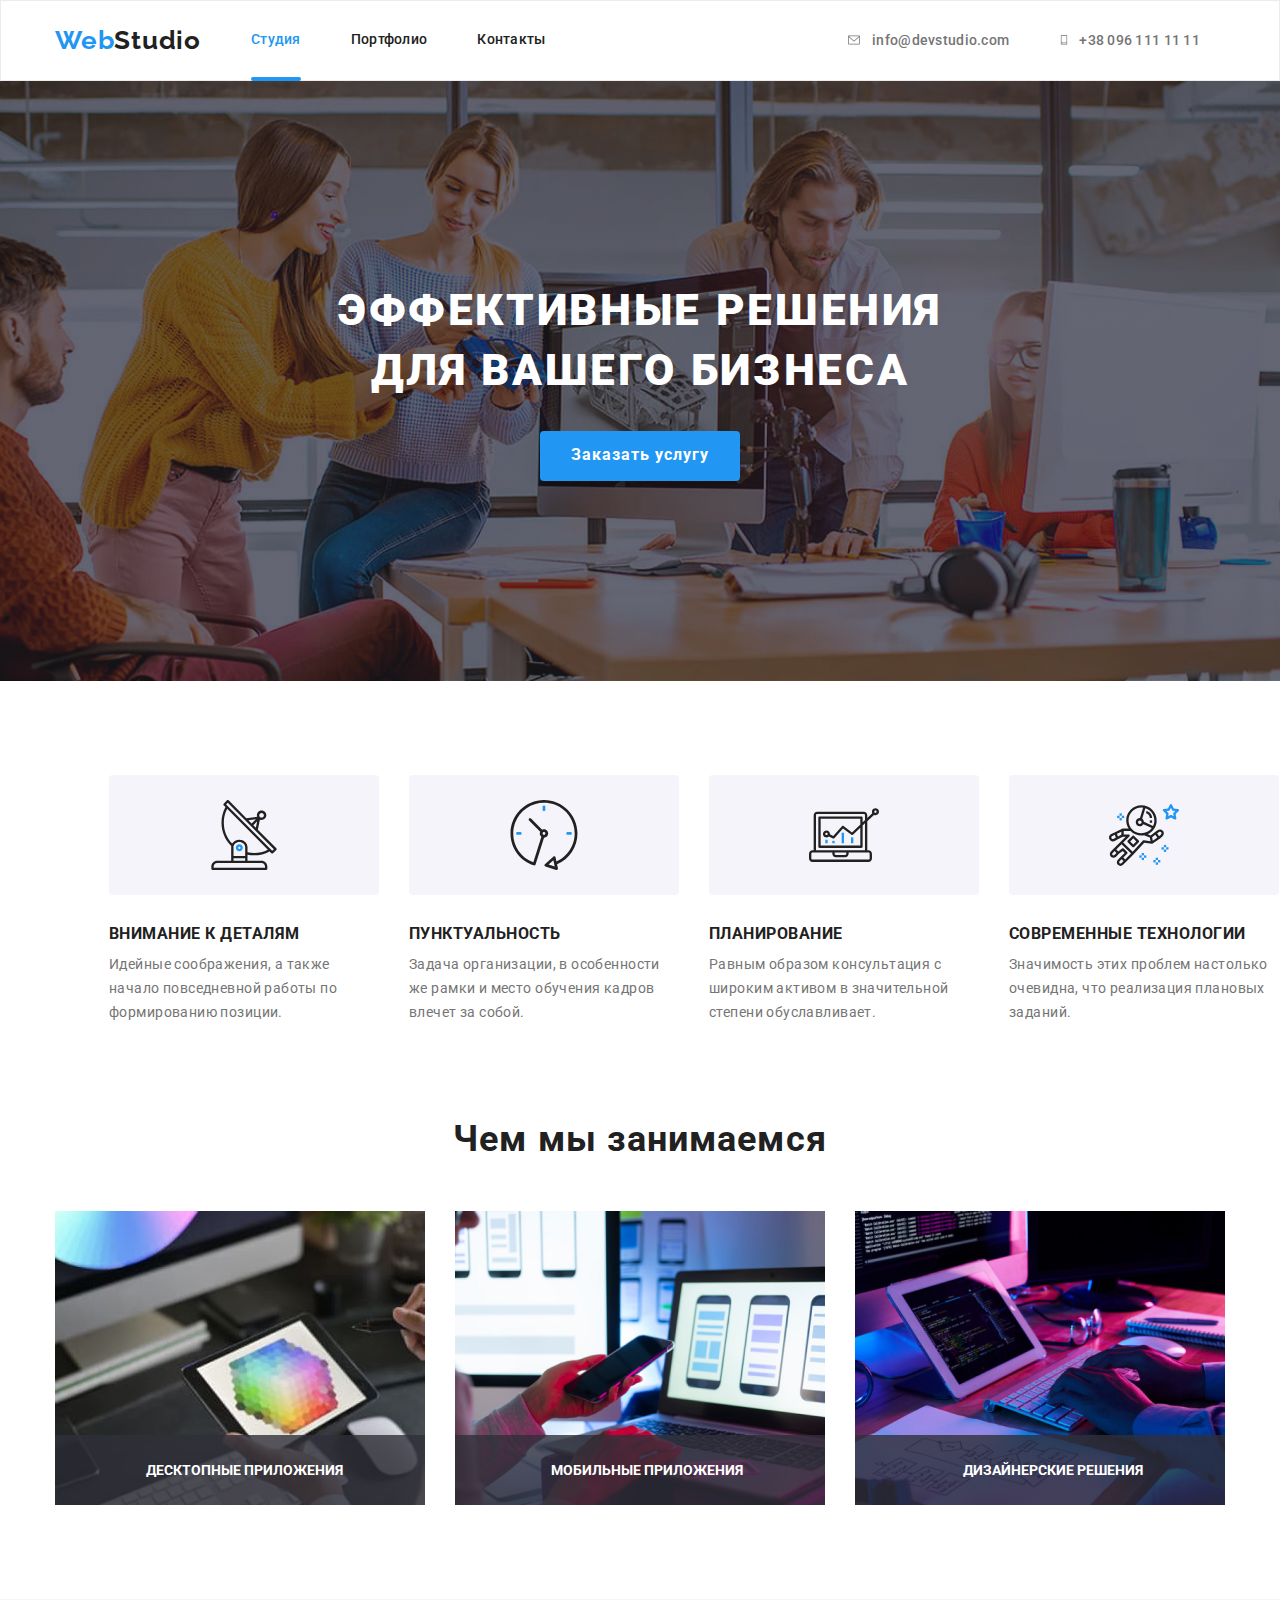
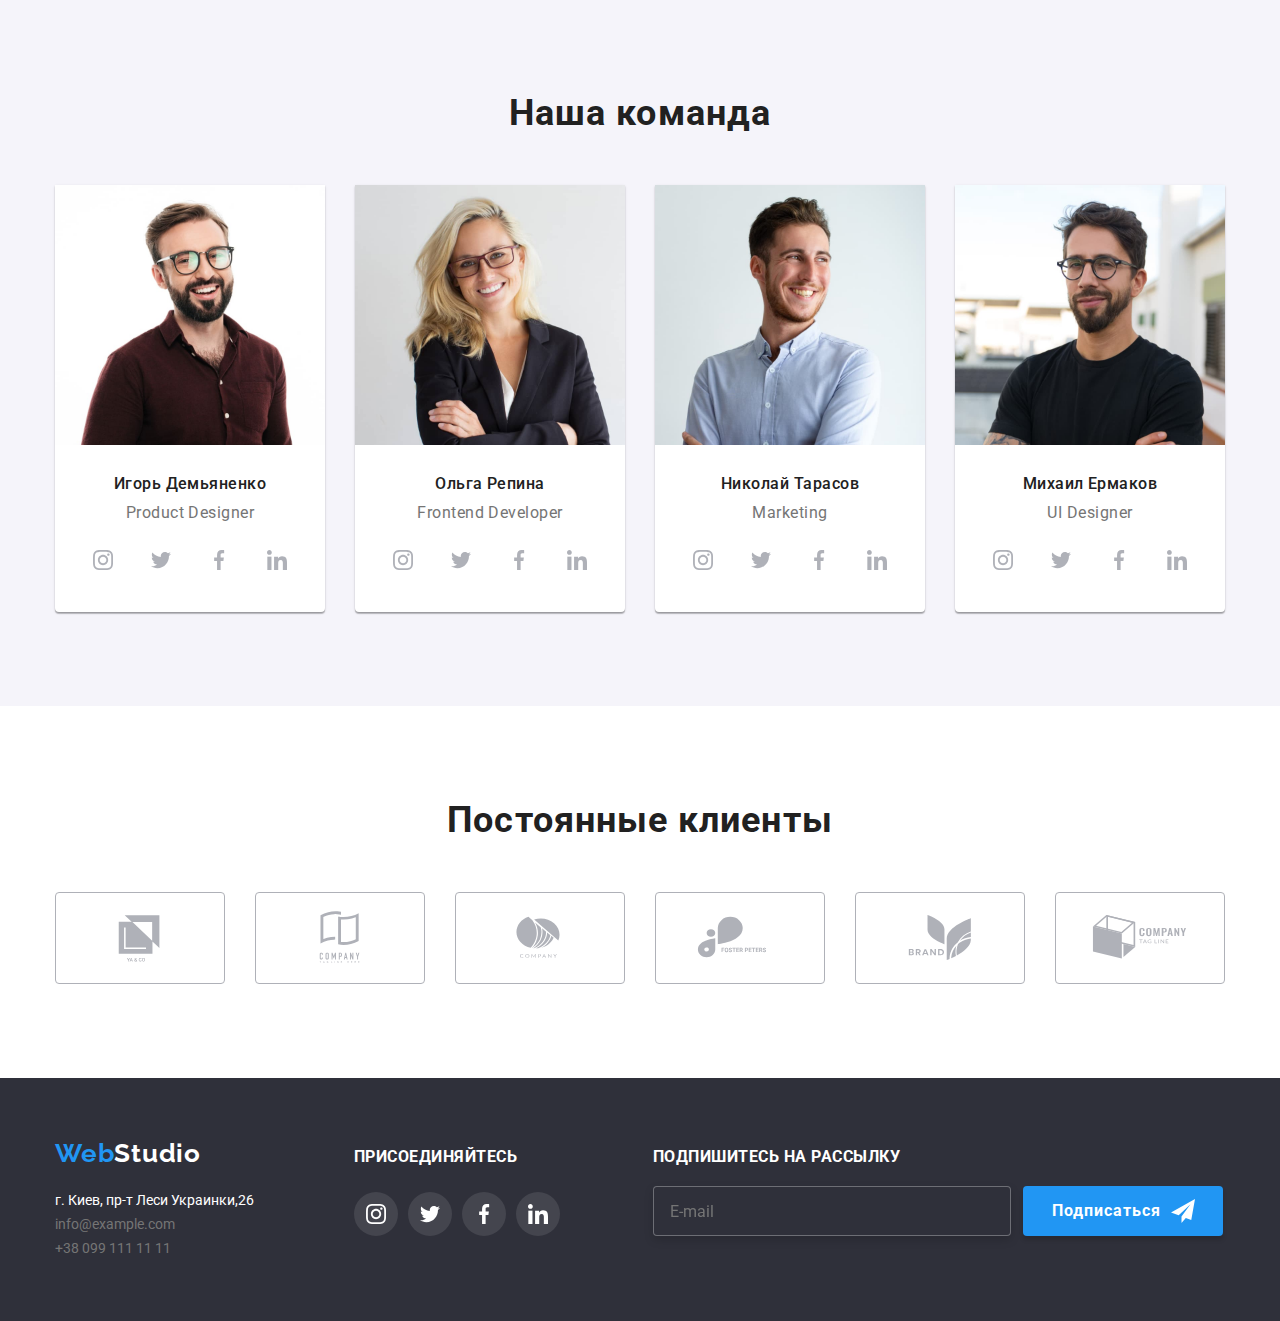
==== index.html @ 78ecdce0 "chenge" ====
<!DOCTYPE html>
<html lang="ru">
<head>
    <meta charset="UTF-8">
    <meta http-equiv="X-UA-Compatible" content="IE=edge">
    <meta name="viewport" content="width=device-width, initial-scale=1.0">
    <title>WebStudio</title>
    <link rel="stylesheet" href="./css/modern-normalize.css">
    <!-- <link rel="stylesheet" href="./css/styles.css"> -->
    <link rel="stylesheet" href="./css/main.min.css">
    <link rel="preconnect" href="https://fonts.googleapis.com">
    <link rel="preconnect" href="https://fonts.gstatic.com" crossorigin>
    <link href="https://fonts.googleapis.com/css2?family=Raleway:wght@700&family=Roboto:wght@400;500;700;900&display=swap"
        rel="stylesheet">
</head>
<body>
        <!-- Навигация -->
    <header class="header">
        <div class="conteiner header__conteiner">
    <nav class="header__nav">
        
            <a class="link" href="./index.html">
                <span class="logo">Web</span><span class="logo-studio">Studio</span></a>

        <ul class="header__list list">
            <li class="header__item"><a class="link current" href="./index.html">Студия</a></li>
            <li class="header__item"><a class="link" href="./portfolio.html" target="_blank">Портфолио</a></li>
            <li class="header__item"><a class="link" href=".Cotacts.html">Контакты</a></li>
        </ul>
    </nav>
        <ul class="header__adress list">
            <li class="adress__ithem"> 
            <a class="link adress__link" href="mailto:info@devstudio.com"><svg class="icon-mail" width="16" height="12">
                    <use href="./imeges/iconsvg.svg#icon-envelope">
                    </use>
                </svg>info@devstudio.com
            </a>
            </li>
                <li class="adress__ithem">
                <a class="link adress__link"
                    href="tel:+380961111111"> <svg class="icon-phone" width="10" height="16">
                        <use href="./imeges/iconsvg.svg#icon-smartphone"></use>
                    </svg> +38 096 111 11 11
        
            </a>
            </li>
        </ul>
        </div>  
    </header>
    <!--Шапка  -->
    
    <main>
        <section class="hero section">
            <div class="conteiner">
            <h1 class="hero__text">Эффективные решения <br> для вашего бизнеса</h1>
            <button data-modal-open type="button" class="button">Заказать услугу </button>
    
        </section>


        <!-- Особенности -->
    <section class="about section">
    
        <div class="conteiner">
        <h2 class="heading visually-hidden">Что мы умеем</h2>
        <ul class="about__list list">
            
            <li class="about__items text">
                <div class="about__icon">
                    <svg  width="70" height="70">
                        <use class="icon-widh" href="imeges/iconsvg.svg#icon-antenna"></use>
                    </svg>
                </div>
            
                <h3 class="head-list">Внимание к деталям</h3>
                <p class="text-list"> Идейные соображения, а также начало повседневной работы по формированию позиции.</p>
            </li>
            
            <li class="about__items text">
                    <div class="about__icon">
                        <svg  width="70" height="70">
                            <use class="icon-widh" href="imeges/iconsvg.svg#icon-clock"></use>
                        </svg>
                    </div>
                <h3 class="head-list">Пунктуальность</h3>
                <p class="text-list">Задача организации, в особенности же рамки и место обучения кадров влечет за собой.</p>
            </li>
            
            <li class="about__items text">
                    <div class="about__icon">
                        <svg  width="70" height="70">
                            <use class="icon-widh" href="imeges/iconsvg.svg#icon-diagram"></use>
                        </svg>
                    </div>
                <h3 class="head-list">Планирование</h3>
                <p class="text-list">Равным образом консультация с широким активом в значительной степени обуславливает.</p>
            </li>
            
            <li class="about__items text">
                    <div class="about__icon">
                        <svg  width="70" height="70">
                            <use class="icon-widh" href="imeges/iconsvg.svg#icon-astronaut"></use>
                        </svg>
                    </div>
                <h3 class="head-list">Современные технологии</h3>
                <p class="text-list">Значимость этих проблем настолько очевидна, что реализация плановых заданий.</p>
            </li>
        </ul>
        </div>
    
</section>
        <!-- Чем мы занимаемся  -->
    <section class="section">
        <div class="conteiner">
        <h2 class="heading">Чем мы занимаемся</h2>
        
        <ul class="list works">
            <li class="work__photo">
                <img src="./imeges/portfol.jpg" alt="Фото работы" width="370">
                <div class="work__fon">
                    <h3 class="work__text">Десктопные приложения</h3>
                </div>
            </li> 
    
            <li class="work__photo">
                <img src="./imeges/photo.jpg" alt="Фото работы" width="370">
                <div class="work__fon">
                    <h3 class="work__text">Мобильные приложения</h3>
                </div>
            </li>
    
            <li class="work__photo">
                    <img src="./imeges/photow.jpg" alt="Фото работы" width="370">
                    <div class="work__fon">
                        <h3 class="work__text">Дизайнерские решения</h3>
                    </div>
            </li>
        </ul>
        </div>
        
        

     </section>
        <!-- Наша команда -->
     <section class="section team">
         <div class="conteiner">
         
         <h2 class="heading">Наша команда</h2>
         <ul class="list team__list ">
            <li class="team__title">
                <img src="./imeges/igor.jpg" alt="Игор" width="270" height="260">
                <div class="team__conteiner">
                <h3 class="team__name">Игорь Демьяненко</h3>
                <p class="team__text" lang="en">Product Designer</p>
                <a class="icon" href="">
                    <svg class="team__icon" widht="20" height="20">
                        <use href="imeges/iconsvg.svg#icon-instagram">
                    </svg>
                </a>
                <a class="icon" href="">
                    <svg class="team__icon">
                        <use href="imeges/iconsvg.svg#icon-twitter">
                    </svg>
                </a>
                <a class="icon" href="">
                    <svg class="team__icon">
                        <use href="imeges/iconsvg.svg#icon-facebook">
                    </svg>
                </a>
                <a class="icon" href="">
                    <svg class="team__icon">
                        <use href="imeges/iconsvg.svg#icon-linkedin">
                    </svg>
                </a>
                </div>
            </li>
            <li class="team__title">
                <img src="./imeges/lilu.jpg" alt="lilu" width="270" height="260">
                <div class="team__conteiner">
                <h3 class="team__name">Ольга Репина</h3>
                <p class="team__text" lang="en">Frontend Developer</p>
                <a class="icon" href="">
                    <svg class="team__icon" widht="20" height="20">
                        <use href="imeges/iconsvg.svg#icon-instagram">
                    </svg>
                </a>
                <a class="icon" href="">
                    <svg class="team__icon">
                        <use href="imeges/iconsvg.svg#icon-twitter">
                    </svg>
                </a>
                <a class="icon" href="">
                    <svg class="team__icon">
                        <use href="imeges/iconsvg.svg#icon-facebook">
                    </svg>
                </a>
                <a class="icon" href="">
                    <svg class="team__icon">
                        <use href="imeges/iconsvg.svg#icon-linkedin">
                    </svg>
                </a>
                </div>
            </li>
            <li class="team__title">
                <img src="./imeges/bob.jpg" alt="Коля" width="270" height="260">
                <div class="team__conteiner">
                <h3 class="team__name">Николай Тарасов</h3>
                <p class="team__text" lang="en">Marketing</p>
                <a class="icon " href="">
                    <svg class="team__icon" widht="20" height="20">
                        <use href="imeges/iconsvg.svg#icon-instagram">
                    </svg>
                </a>
                <a class="icon" href="">
                    <svg class="team__icon">
                        <use href="imeges/iconsvg.svg#icon-twitter">
                    </svg>
                </a>
                <a class="icon" href="">
                    <svg class="team__icon">
                        <use href="imeges/iconsvg.svg#icon-facebook">
                    </svg>
                </a>
                <a class="icon" href="">
                    <svg class="team__icon">
                        <use href="imeges/iconsvg.svg#icon-linkedin">
                    </svg>
                </a>
                </div>
            </li>
            <li class="team__title">
                <img src="./imeges/bil.jpg" alt="не коля" width="270" height="260">
                <div class="team__conteiner">
                <h3 class="team__name">Михаил Ермаков</h3>
                <p class="team__text" lang="en">UI Designer</p>
                <a class="icon" href="">
                    <svg class="team__icon" widht="20" height="20">
                        <use href="imeges/iconsvg.svg#icon-instagram">
                    </svg>
                </a>
                <a class="icon" href="">
                    <svg class="team__icon">
                        <use href="imeges/iconsvg.svg#icon-twitter">
                    </svg>
                </a>
                <a class="icon" href="">
                    <svg class="team__icon">
                        <use href="imeges/iconsvg.svg#icon-facebook">
                    </svg>
                </a>
                <a class="icon" href="">
                    <svg class="team__icon">
                        <use href="imeges/iconsvg.svg#icon-linkedin">
                    </svg>
                </a>
                </div>
            </li>

        </ul>
        </div>
    </section>

    <!-- НАШИ КЛИЕНТЫ -->

    <section class="section clients">
        <div class="conteiner">
            <h2 class="heading">Постоянные клиенты</h2>
            <ul class="list clients__list">
                <li class="clients__ithems">
                    <a href="" class="client__icons">
                        <svg class="" width="106" height="60">
                            <use href="./imeges/iconsvg.svg#icon-Logo-5"> 
                            </use>
                        </svg>
                    </a>
                </li>
                <li class="clients__ithems">
                    <a href="" class="client__icons">
                        <svg class="" width="106" height="60">
                            <use href="./imeges/iconsvg.svg#icon-Logo-4">
                            </use>
                        </svg>
                    </a>
                </li>
                    <li class="clients__ithems">
                    <a href="" class="client__icons">
                        <svg class="" width="106" height="60">
                            <use href="./imeges/iconsvg.svg#icon-Logo-3"> 
                            </use>
                        </svg>
                    </a>
                </li>
                <li class="clients__ithems">
                    <a href="" class="client__icons">
                        <svg class="" width="106" height="60">
                            <use href="./imeges/iconsvg.svg#icon-Logo-2">
                            </use>
                        </svg>
                    </a>
                </li>
                <li class="clients__ithems">
                    <a href="" class="client__icons">
                        <svg class="" width="106" height="60">
                            <use href="./imeges/iconsvg.svg#icon-Logo-1">
                            </use>
                        </svg>
                    </a>
                </li>
                <li class="clients__ithems">
                    <a href="" class="client__icons">
                        <svg class="" width="106" height="60">
                            <use href="./imeges/iconsvg.svg#icon-Logo">
                            </use>
                        </svg>
                    </a>
                </li>
                
            </ul>
        </div>

    </section>

    </main>
    
<footer class="footer">
<div class="conteiner footer__backgraund ">
    <div class="footer__left">
        <a class="link" href="/index.html">
            <span class="logo">Web</span><span class="logo__footer">Studio</span>
        </a>
        <address class="adress">
            <ul class="list">
                <li class=""><a class="link ithem__adress--color" href="https://goo.gl/maps/Gu5Dw9EAoeBzcQZ39">г.
                        Киев, пр-т Леси Украинки,26</a></li>
                <li class=""><a class="link ithem__adress"
                        href="meilto:info@example.com">info@example.com</a></li>
                <li class=""><a class="link ithem__adress" href="tel:+380991111111">+38 099 111 11
                        11</a></li>
            </ul>

        </address>
        </div>
    <div class="footer__center">
        <p class="join">присоединяйтесь</p>
        <ul class="list center__list">
            <li class="list center__items">
                <a class="link join--link" href="">
                <svg class="team__icon" widht="20" height="20">
                    <use href="imeges/iconsvg.svg#icon-instagram">
                </svg>
            </a>
        </li>
            
            <li class="list center__items">
                <a class="link join--link" href="">
                <svg class="team__icon">
                    <use href="imeges/iconsvg.svg#icon-twitter">
                </svg>
            </a>
        </li>   
            <li class="list center__items">
                <a class="link join--link" href="">
                <svg class="team__icon">
                    <use href="imeges/iconsvg.svg#icon-facebook">
                </svg>
            </a>
        </li> 
            <li class="list center__items">
                <a class="link join--link" href="">
                <svg class="team__icon">
                    <use href="imeges/iconsvg.svg#icon-linkedin">
                </svg>
            </a>
        </li>  
            </div>
            <div class="footer__right">
            <div class="right__conteiner">
                <p class="join">Подпишитесь на рассылку</p>
                <label for="mail-fotter">
                    <input class="input-mail" type="mail-fotter" id="mail-fotter" name="mail-fotter" placeholder="E-mail">
                </label>
            </div>

            <button data-modal-open class="button" type="submit">Подписаться
                <svg class="icon--send" height="24" width="24">
                    <use href="imeges/iconsvg.svg#icon-icon-send"></use>
                </svg>
            </button>
            </div>

    </div>

</div>
</footer>



<div data-modal class="backdrop is-hidden ">
    <form action="#">
    <div class="modal" role="group">
        <svg data-modal-close class="modal__icon" width="30" height="30">
            <use href="imeges/iconsvg.svg#icon-closeX"></use>
        </svg>
        <p class="modal__text">Оставьте свои данные, мы вам перезвоним</p>
        <div class="form">
            <label for="form__name">Имя</label>
            <input class="form__input" type="text" name="name" id="name" required>
            <svg class="form__icon">
                <use href="imeges/iconsvg.svg#icon-person-black"></use>
            </svg>
        </div>

        <div class="form">
            <label for="tel">Телефон</label>
            <input  class="form__input" type="text" name="tel" id="tel" placeholder="  " required minlength="8">
            <svg class="form__icon">
                <use href="imeges/iconsvg.svg#icon-phone-black"></use>
            </svg>
        </div>

        <div class="form">
            <label for="mail">Почта</label>
            <input class="form__input" type="text" name="mail" id="mail" required minlength="6">
            <svg class="form__icon">
                <use href="imeges/iconsvg.svg#icon-email-black"></use>
            </svg>
        </div>

        <div class="form">
            <label for="comment">Комментарий</label>
            <textarea type="comment" name="comment" id="comment" placeholder="Введите текст"></textarea>
        </div>

        <div class="checkbox">
            <input class="visually-hidden checkbox__input" type="checkbox" name="topic" id="topic" width="16" height="15">
            <label class="checkbox__lable" for="topic">
                <span>
                    <svg class="checkbox__icon" height="16" wigth="15">
                        <use href="imeges/iconsvg.svg#icon-check"></use>
                    </svg>
                </span>
                Соглашаюсь с рассылкой и принимаю
                <a class="checkbox__text link"  href="">  Условия договора</a></label>
        </div>
        <div class="modal__btn">
            <button class="button" type="submit">Отправить</button></div>

        

    </div>
    </form>

</div>


    


<script src="./js/modal.js"></script>
    
</body>
</html>
---- css/styles.css ----
/* Навигация */

/* Шапка */

/* Наша команда */

/* НАШИ КЛИЕНТЫ */

/* Подвал */

/* Портфолио  */

/* ФИЛЬТР КНОПОК */

/*++++++++++ ПРОЕКТЫ +++++++++*/

/* ++++++ OVERLAY ++++++ */

/* ++++ МОДАЛКА ++++++ */

/*+++++++МОДАЛКА ОТПРАВИТЬ++++++++  */
---- css/main.min.css ----
:root{--prymary-text-color: #212121;--title-text-color: #2196f3;--ithem-text-color: #757575;--button-color: #2196f3;--hero-color: #ffffff;--letter-spacing: 0.03em;--background-color: #2f303a}.visually-hidden{position:absolute;width:1px;height:1px;margin:-1px;border:0;padding:0;white-space:nowrap;-webkit-clip-path:inset(100%);clip-path:inset(100%);clip:rect(0 0 0 0);overflow:hidden}.list{list-style:none;margin-top:0;margin-bottom:0}p,h1,h2,h3,h4,h5,h6{margin:0}ul,ol{margin:0;padding-left:0}img{display:block}body{font-family:Roboto, sans-serif;background-color:#fff;margin:auto}.button{-webkit-box-sizing:border-box;box-sizing:border-box;display:inline-block;font-family:inherit;background:var(--button-color);-webkit-box-shadow:0px 4px 4px rgba(0,0,0,0.15);box-shadow:0px 4px 4px rgba(0,0,0,0.15);border-radius:4px;cursor:pointer;min-width:200px;min-height:50px;color:#ffffff;font-weight:bold;font-size:16px;letter-spacing:0.06em;border:none;-webkit-transition:background 250ms,color 250ms cubic-bezier(0.4, 0, 0.2, 1),-webkit-box-shadow 250ms;transition:background 250ms,color 250ms cubic-bezier(0.4, 0, 0.2, 1),-webkit-box-shadow 250ms;transition:box-shadow 250ms,background 250ms,color 250ms cubic-bezier(0.4, 0, 0.2, 1);transition:box-shadow 250ms,background 250ms,color 250ms cubic-bezier(0.4, 0, 0.2, 1),-webkit-box-shadow 250ms}.button:focus,.button:hover{background:#188ce8}.button-ithem{font-family:Roboto;font-weight:500;font-size:16px;color:#212121;border-radius:4px;cursor:pointer;padding:6px 22px;border:none;-webkit-transition:color 250ms,background-color 250ms,-webkit-box-shadow 250ms cubic-bezier(0.4, 0, 0.2, 1);transition:color 250ms,background-color 250ms,-webkit-box-shadow 250ms cubic-bezier(0.4, 0, 0.2, 1);transition:color 250ms,background-color 250ms,box-shadow 250ms cubic-bezier(0.4, 0, 0.2, 1);transition:color 250ms,background-color 250ms,box-shadow 250ms cubic-bezier(0.4, 0, 0.2, 1),-webkit-box-shadow 250ms cubic-bezier(0.4, 0, 0.2, 1)}.button-ithem:hover,.button-ithem:focus{background:#2196f3;-webkit-box-shadow:0px 4px 4px rgba(0,0,0,0.15);box-shadow:0px 4px 4px rgba(0,0,0,0.15);color:#f5f4fa}.conteiner{width:1200px;padding-left:15px;padding-right:15px;margin:auto}.link{text-decoration:none;color:var(--prymary-text-color)}.link:hover,.link:focus{color:#2196f3;-webkit-transition:color 250ms cubic-bezier(0.4, 0, 0.2, 1);transition:color 250ms cubic-bezier(0.4, 0, 0.2, 1)}.section{text-align:center;margin-top:0;margin-bottom:0;padding-bottom:94px}.text,.ithem__adress--color{font-family:Roboto;font-style:normal;font-size:14px}.heading{font-size:36px;margin-top:0%;margin-bottom:0%;padding-bottom:50px;line-height:1.16;color:var(--prymary-text-color);letter-spacing:var(--letter-spacing)}.text-list{margin-top:0;margin-bottom:0;color:#757575;font-size:14px;line-height:1.71;letter-spacing:var(--letter-spacing)}.head-list,.join{color:#212121;margin-bottom:10px;font-weight:bold;line-height:16px;line-height:1.14;text-transform:uppercase;letter-spacing:var(--letter-spacing)}.form{position:relative;display:-webkit-box;display:-ms-flexbox;display:flex;-webkit-box-orient:vertical;-webkit-box-direction:normal;-ms-flex-direction:column;flex-direction:column;margin-bottom:10px}.form label{font-size:12px;line-height:14px;letter-spacing:0.01em;color:#757575;margin-bottom:4px}.form input{width:100%;height:40px;outline:none;padding:12px 42px;border-radius:4px;border:1px solid rgba(33,33,33,0.2);-webkit-transition:outline 250ms,border 250ms cubic-bezier(0.4, 0, 0.2, 1);transition:outline 250ms,border 250ms cubic-bezier(0.4, 0, 0.2, 1)}.form input:focus,.form input:hover{border:1px solid var(--button-color);outline:1px solid var(--button-color)}.modal__text{font-weight:bold;font-size:20px;line-height:23px;text-align:center;letter-spacing:0.03em;margin-bottom:12px;color:var(--prymary-text-color)}.modal__icon{position:absolute;display:-webkit-inline-box;display:-ms-inline-flexbox;display:inline-flex;top:8px;right:8px;fill:#000;border:1px solid rgba(0,0,0,0.1);border-radius:50%;color:var(--title-text-color);cursor:pointer;-webkit-transition:fill 250ms cubic-bezier(0.4, 0, 0.2, 1);transition:fill 250ms cubic-bezier(0.4, 0, 0.2, 1)}.modal__icon:hover,.modal__icon:focus{fill:currentColor}.form__icon{position:absolute;display:-webkit-inline-box;display:-ms-inline-flexbox;display:inline-flex;top:28px;left:12px;width:18px;height:18px;fill:#212121;color:var(--title-text-color);-webkit-transition:fill 250ms cubic-bezier(0.4, 0, 0.2, 1);transition:fill 250ms cubic-bezier(0.4, 0, 0.2, 1)}.form__input:focus+.form__icon,.form__input:hover+.form__icon{fill:currentColor;color:var(--title-text-color)}textarea{width:100%;height:120px;padding:12px 16px;resize:none;border:1px solid rgba(33,33,33,0.2);border-radius:4px;-webkit-transition:border 250ms,outline 250ms cubic-bezier(0.4, 0, 0.2, 1);transition:border 250ms,outline 250ms cubic-bezier(0.4, 0, 0.2, 1)}textarea:hover,textarea:focus{border:1px solid var(--button-color);outline:var(--title-text-color)}textarea::-webkit-input-placeholder{font-size:14px;line-height:16px;letter-spacing:0.01em;color:rgba(117,117,117,0.5)}textarea:-ms-input-placeholder{font-size:14px;line-height:16px;letter-spacing:0.01em;color:rgba(117,117,117,0.5)}textarea::-ms-input-placeholder{font-size:14px;line-height:16px;letter-spacing:0.01em;color:rgba(117,117,117,0.5)}textarea::placeholder{font-size:14px;line-height:16px;letter-spacing:0.01em;color:rgba(117,117,117,0.5)}.checkbox{width:100%;display:-webkit-box;display:-ms-flexbox;display:flex;-webkit-box-pack:center;-ms-flex-pack:center;justify-content:center;-webkit-box-align:center;-ms-flex-align:center;align-items:center;margin-bottom:20px}.checkbox label{font-size:14px;line-height:24px;letter-spacing:0.03em;color:#757575}.checkbox__icon{display:block;width:16px;height:15px;background-color:#fff;border:2px solid var(--prymary-text-color);border-radius:2px;margin-right:8px;fill:transparent;-webkit-transition:background-color 250ms,fill 250ms cubic-bezier(0.4, 0, 0.2, 1);transition:background-color 250ms,fill 250ms cubic-bezier(0.4, 0, 0.2, 1)}.checkbox__input:checked+.checkbox__lable .checkbox__icon{background-color:var(--title-text-color);fill:#fff;border:transparent;-webkit-transition:background-color 250ms,fill 250ms cubic-bezier(0.4, 0, 0.2, 1);transition:background-color 250ms,fill 250ms cubic-bezier(0.4, 0, 0.2, 1)}.checkbox__lable{display:-webkit-box;display:-ms-flexbox;display:flex;-webkit-box-pack:center;-ms-flex-pack:center;justify-content:center;-webkit-box-align:center;-ms-flex-align:center;align-items:center}.checkbox__text{border-bottom:1px solid var(--button-color);color:#2196f3;margin-left:2px;font-size:14px;line-height:14px}.modal__btn{display:-webkit-box;display:-ms-flexbox;display:flex;-webkit-box-pack:center;-ms-flex-pack:center;justify-content:center;margin-top:20px}.backdrop{position:fixed;width:100%;height:100%;top:0%;left:0;-webkit-transition:opacity 250ms, visibility 250ms;transition:opacity 250ms, visibility 250ms;background:rgba(0,0,0,0.2)}.backdrop.is-hidden{opacity:0;pointer-events:none;visibility:hidden}.modal{position:absolute;width:528px;height:581px;top:50%;left:50%;-webkit-transform:translate(-50%, -50%);transform:translate(-50%, -50%);-webkit-transition:-webkit-transform 250ms;transition:-webkit-transform 250ms;transition:transform 250ms;transition:transform 250ms, -webkit-transform 250ms;padding:40px;background:#ffffff;-webkit-box-shadow:0px 1px 3px rgba(0,0,0,0.12),0px 1px 1px rgba(0,0,0,0.14),0px 2px 1px rgba(0,0,0,0.2);box-shadow:0px 1px 3px rgba(0,0,0,0.12),0px 1px 1px rgba(0,0,0,0.14),0px 2px 1px rgba(0,0,0,0.2);border-radius:4px}.icon,.join--link{display:-webkit-inline-box;display:-ms-inline-flexbox;display:inline-flex;height:44px;width:44px;background-color:#fff;border-radius:50%;margin-top:16px;margin-right:10px;-webkit-box-pack:center;-ms-flex-pack:center;justify-content:center;-webkit-box-align:center;-ms-flex-align:center;align-items:center;color:#afb1b8;fill:currentColor;-webkit-transition:background-color 250ms,color 250ms cubic-bezier(0.4, 0, 0.2, 1);transition:background-color 250ms,color 250ms cubic-bezier(0.4, 0, 0.2, 1)}.icon:hover,.join--link:hover,.icon:focus,.join--link:focus{background-color:var(--button-color);color:#fff}.icon:last-child,.join--link:last-child{margin-right:0}.team__icon{width:20px;height:20px;background-size:cover;-o-object-position:center;object-position:center}.header{padding-top:24px;padding-bottom:24px;background-color:var(--hero-color);border:1px solid #ececec}.header .header__conteiner{display:-webkit-box;display:-ms-flexbox;display:flex}.header .header__adress{display:-webkit-box;display:-ms-flexbox;display:flex;-webkit-box-pack:center;-ms-flex-pack:center;justify-content:center;-webkit-box-align:center;-ms-flex-align:center;align-items:center;margin-left:auto;margin-right:25px}.header__nav{display:-webkit-box;display:-ms-flexbox;display:flex;-webkit-box-align:center;-ms-flex-align:center;align-items:center}.header__nav .header__list{display:-webkit-box;display:-ms-flexbox;display:flex}.header__item,.adress__ithem{font-weight:500;font-size:14px;line-height:1.14;letter-spacing:0.02em}.header__item{color:#212121;margin-left:50px}.adress__ithem{display:-webkit-box;display:-ms-flexbox;display:flex;-webkit-box-orient:horizontal;-webkit-box-direction:normal;-ms-flex-direction:row;flex-direction:row;-webkit-box-align:center;-ms-flex-align:center;align-items:center;color:#757575;line-height:1.71}.adress__ithem:first-child{margin-right:50px}.current{position:relative;display:-webkit-box;display:-ms-flexbox;display:flex;-webkit-box-orient:vertical;-webkit-box-direction:normal;-ms-flex-direction:column;flex-direction:column;color:var(--title-text-color)}.current::after{content:'';display:inline-block;position:absolute;bottom:-33px;width:100%;height:4px;color:var(--button-color);background:#2196f3;border-radius:2px}.adress__link{display:-webkit-box;display:-ms-flexbox;display:flex;-webkit-box-orient:horizontal;-webkit-box-direction:normal;-ms-flex-direction:row;flex-direction:row;-webkit-box-align:center;-ms-flex-align:center;align-items:center;color:var(--ithem-text-color)}.icon-mail{-webkit-box-align:start;-ms-flex-align:start;align-items:flex-start;margin-right:10px;fill:currentColor}.icon-phone{-ms-grid-column-align:start;justify-self:start;margin-right:10px;cursor:pointer;fill:currentColor}.hero{padding:200px 0 200px;max-width:1600px;margin-right:auto;margin-left:auto;background-color:var(--background-color);background-image:-webkit-gradient(linear, left top, left bottom, from(rgba(47,48,58,0.4)), to(rgba(47,48,58,0.4))),url(../imeges/Img.jpg);background-image:linear-gradient(rgba(47,48,58,0.4), rgba(47,48,58,0.4)),url(../imeges/Img.jpg);background-repeat:no-repeat;background-position:center;background-size:cover}.hero__text{font-family:Roboto;font-style:normal;font-weight:900;font-size:44px;line-height:1.36;color:#ffffff;text-transform:uppercase;letter-spacing:0.06em;margin-top:0;margin-bottom:30px}.about{padding:94px}.about__list{display:-webkit-box;display:-ms-flexbox;display:flex;-webkit-box-orient:horizontal;-webkit-box-direction:normal;-ms-flex-direction:row;flex-direction:row;-webkit-box-pack:justify;-ms-flex-pack:justify;justify-content:space-between}.about__items{max-width:270px;margin-left:30px;-webkit-box-pack:justify;-ms-flex-pack:justify;justify-content:space-between;-ms-flex-line-pack:start;align-content:flex-start;text-align:left}.about__items:first-child{margin-left:0}.about__icon{display:-webkit-box;display:-ms-flexbox;display:flex;background-color:#f5f4fa;width:270px;height:120px;-webkit-box-pack:center;-ms-flex-pack:center;justify-content:center;-webkit-box-align:center;-ms-flex-align:center;align-items:center;margin-bottom:30px;border-radius:4px}.works{display:-webkit-box;display:-ms-flexbox;display:flex;-webkit-box-pack:center;-ms-flex-pack:center;justify-content:center}.work__photo{position:relative;margin-left:30px}.work__photo:first-child{margin-left:0}.work__text{position:absolute;margin:0;font-size:14px;line-height:16px;bottom:27px;right:82px;color:#fff;text-transform:uppercase}.work__fon{position:absolute;bottom:0;width:100%;height:70px;background:rgba(47,48,58,0.8)}.team{background-color:#f5f4fa;padding-top:94px;display:-webkit-box;display:-ms-flexbox;display:flex;-ms-flex-wrap:wrap;flex-wrap:wrap;-webkit-box-orient:horizontal;-webkit-box-direction:normal;-ms-flex-direction:row;flex-direction:row;-webkit-box-pack:center;-ms-flex-pack:center;justify-content:center}.team__text{font-size:16px;line-height:19px;letter-spacing:0.03em;color:#757575}.team__conteiner{padding-top:30px;padding-bottom:30px}.team__list{display:-webkit-box;display:-ms-flexbox;display:flex;-ms-flex-wrap:wrap;flex-wrap:wrap;-webkit-box-pack:center;-ms-flex-pack:center;justify-content:center}.team__title{margin-right:30px;background:#ffffff;-webkit-box-shadow:0px 1px 3px rgba(0,0,0,0.12),0px 1px 1px rgba(0,0,0,0.14),0px 2px 1px rgba(0,0,0,0.2);box-shadow:0px 1px 3px rgba(0,0,0,0.12),0px 1px 1px rgba(0,0,0,0.14),0px 2px 1px rgba(0,0,0,0.2);border-radius:0px 0px 4px 4px}.team__title:last-child{margin:0}.team__name{font-weight:500;font-size:16px;line-height:1.18;color:#212121;margin-bottom:10px;text-transform:none;letter-spacing:var(--letter-spacing)}.clients{padding-top:94px}.clients__list{display:-webkit-inline-box;display:-ms-inline-flexbox;display:inline-flex;-webkit-box-pack:center;-ms-flex-pack:center;justify-content:center;-webkit-box-align:center;-ms-flex-align:center;align-items:center}.clients__ithems{margin-right:30px;fill:#afb1b8}.clients__ithems:last-child{margin-right:0}.client__icons{display:-webkit-inline-box;display:-ms-inline-flexbox;display:inline-flex;width:170px;height:92px;-webkit-box-pack:center;-ms-flex-pack:center;justify-content:center;-webkit-box-align:center;-ms-flex-align:center;align-items:center;background-color:#fff;border:1px solid #afb1b8;border-radius:4px;color:#afb1b8;fill:currentColor;-webkit-transition:color 250ms,border 250ms cubic-bezier(0.4, 0, 0.2, 1);transition:color 250ms,border 250ms cubic-bezier(0.4, 0, 0.2, 1)}.client__icons:focus,.client__icons:hover{border:1px solid var(--button-color);color:var(--button-color)}.footer{background-color:var(--background-color);padding-top:60px;padding-bottom:60px}.footer .footer__backgraund{display:-webkit-box;display:-ms-flexbox;display:flex;-webkit-box-align:baseline;-ms-flex-align:baseline;align-items:baseline}.adress{margin-top:20px}.ithem__adress{color:#757575;font-style:normal;font-weight:normal;font-size:14px;line-height:1.71;margin-top:9px}.ithem__adress--color{color:#fff;line-height:1.71}.logo__footer{color:#ffffff}.join{color:#fff}.join--link{background:rgba(255,255,255,0.1);fill:#fff}.footer__center{margin-left:100px}.center__list{display:-webkit-inline-box;display:-ms-inline-flexbox;display:inline-flex}.center__items+.center__items{margin-left:10px}.footer__right{display:-webkit-box;display:-ms-flexbox;display:flex;-webkit-box-pack:center;-ms-flex-pack:center;justify-content:center}.footer__right .right__conteiner{display:-webkit-box;display:-ms-flexbox;display:flex;-webkit-box-orient:vertical;-webkit-box-direction:normal;-ms-flex-direction:column;flex-direction:column;margin-left:93px}.right__conteiner p{margin-bottom:20px}.right__conteiner input{min-width:358px;height:50px;padding:15px 16px;outline:none;background-color:#2f303a;border:1px solid rgba(255,255,255,0.3);-webkit-box-sizing:border-box;box-sizing:border-box;-webkit-filter:drop-shadow(0px 4px 4px rgba(0,0,0,0.15));filter:drop-shadow(0px 4px 4px rgba(0,0,0,0.15));border-radius:4px;color:#fff;margin-right:12px}.footer__right button{display:-webkit-inline-box;display:-ms-inline-flexbox;display:inline-flex;text-align:center;-webkit-box-align:center;-ms-flex-align:center;align-items:center;padding:10px 0 10px 29px;margin-top:38px}.footer__right button::after{content:'';-ms-flex-item-align:center;-ms-grid-row-align:center;align-self:center;-webkit-box-align:center;-ms-flex-align:center;align-items:center}.icon--send{margin-left:10px}.overlay{position:relative;overflow:hidden}.conteiner__overlay{position:absolute;width:100%;height:100%;text-align:start;opacity:1;bottom:0;right:0;background:rgba(33,150,243,0.9);-webkit-transform:translateY(100%);transform:translateY(100%);-webkit-transition:-webkit-transform 250ms cubic-bezier(0.4, 0, 0.2, 1);transition:-webkit-transform 250ms cubic-bezier(0.4, 0, 0.2, 1);transition:transform 250ms cubic-bezier(0.4, 0, 0.2, 1);transition:transform 250ms cubic-bezier(0.4, 0, 0.2, 1), -webkit-transform 250ms cubic-bezier(0.4, 0, 0.2, 1)}.progects__list:hover .conteiner__overlay{-webkit-transform:translateY(0);transform:translateY(0);opacity:1}.text__overlay{max-width:322px;margin:63px 24px;font-size:18px;line-height:28px;letter-spacing:0.03em;color:#ffffff}.progects{display:-webkit-box;display:-ms-flexbox;display:flex;-webkit-box-pack:center;-ms-flex-pack:center;justify-content:center;margin-top:50px}.progects__title{display:-webkit-box;display:-ms-flexbox;display:flex;-ms-flex-wrap:wrap;flex-wrap:wrap}.ithem__progects{font-weight:bold;font-size:18px;line-height:2;color:#212121;letter-spacing:0.06em;margin-bottom:4px}.text__progects{font-size:16px;line-height:1.87;color:#757575;letter-spacing:var(--letter-spacing)}.progects__list{background:#ffffff;border:1px solid #eeeeee;-webkit-box-sizing:border-box;box-sizing:border-box;margin-left:30px;margin-bottom:30px;text-align:left;-webkit-transition:-webkit-box-shadow 250ms cubic-bezier(0.4, 0, 0.2, 1);transition:-webkit-box-shadow 250ms cubic-bezier(0.4, 0, 0.2, 1);transition:box-shadow 250ms cubic-bezier(0.4, 0, 0.2, 1);transition:box-shadow 250ms cubic-bezier(0.4, 0, 0.2, 1), -webkit-box-shadow 250ms cubic-bezier(0.4, 0, 0.2, 1)}.progects__list:hover{-webkit-box-shadow:0px 1px 1px rgba(0,0,0,0.12),0px 4px 4px rgba(0,0,0,0.06),1px 4px 6px rgba(0,0,0,0.16);box-shadow:0px 1px 1px rgba(0,0,0,0.12),0px 4px 4px rgba(0,0,0,0.06),1px 4px 6px rgba(0,0,0,0.16)}.progects__list:nth-child(3n+1){margin-left:0}.conteiner__progects{padding-top:20px;padding-bottom:20px;padding-left:24px}.list-buttons{display:-webkit-box;display:-ms-flexbox;display:flex;-webkit-box-pack:center;-ms-flex-pack:center;justify-content:center;margin-top:100px}.buttons-num{margin-right:8px}.logo__footer,.logo,.logo-studio{font-family:Raleway;font-weight:bold;font-size:26px;line-height:1.19;letter-spacing:0.03em}.logo{color:#2196f3;margin-bottom:20px}.logo-studio{color:#212121}
/*# sourceMappingURL=main.min.css.map */
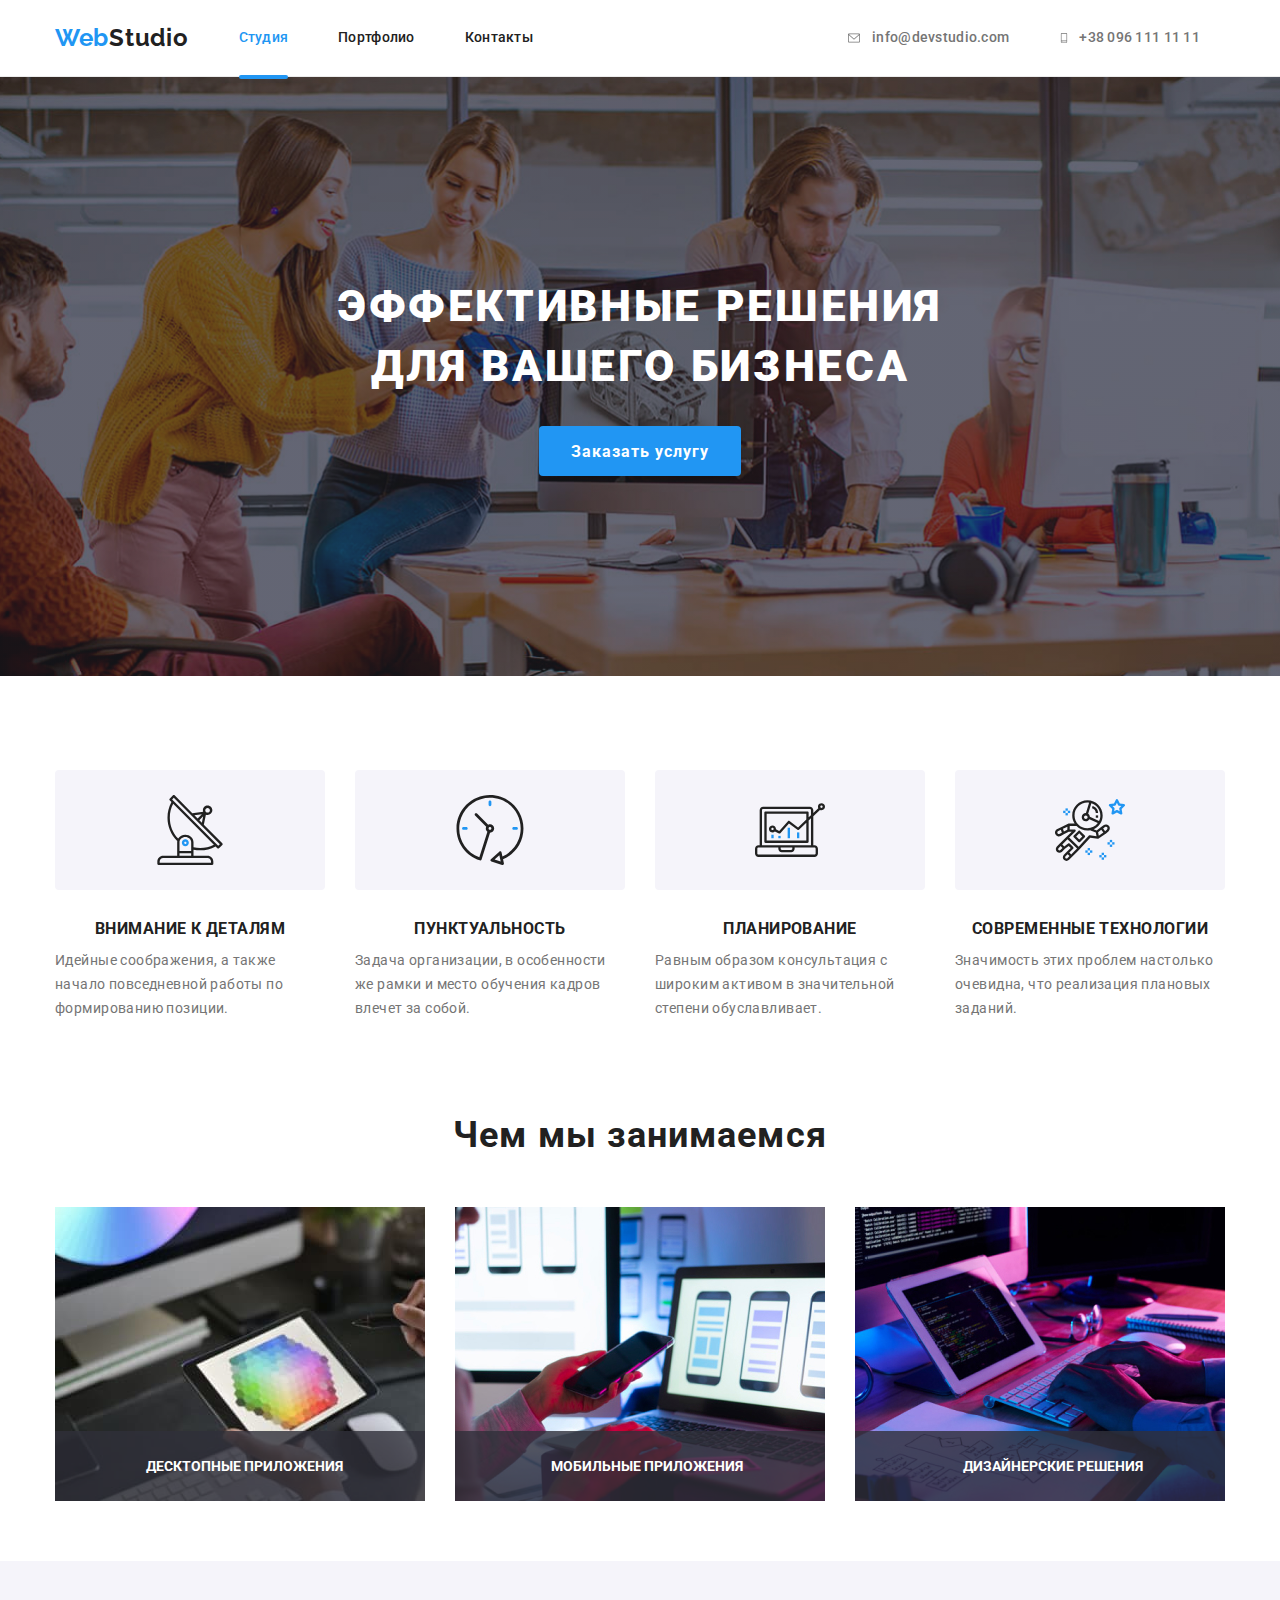
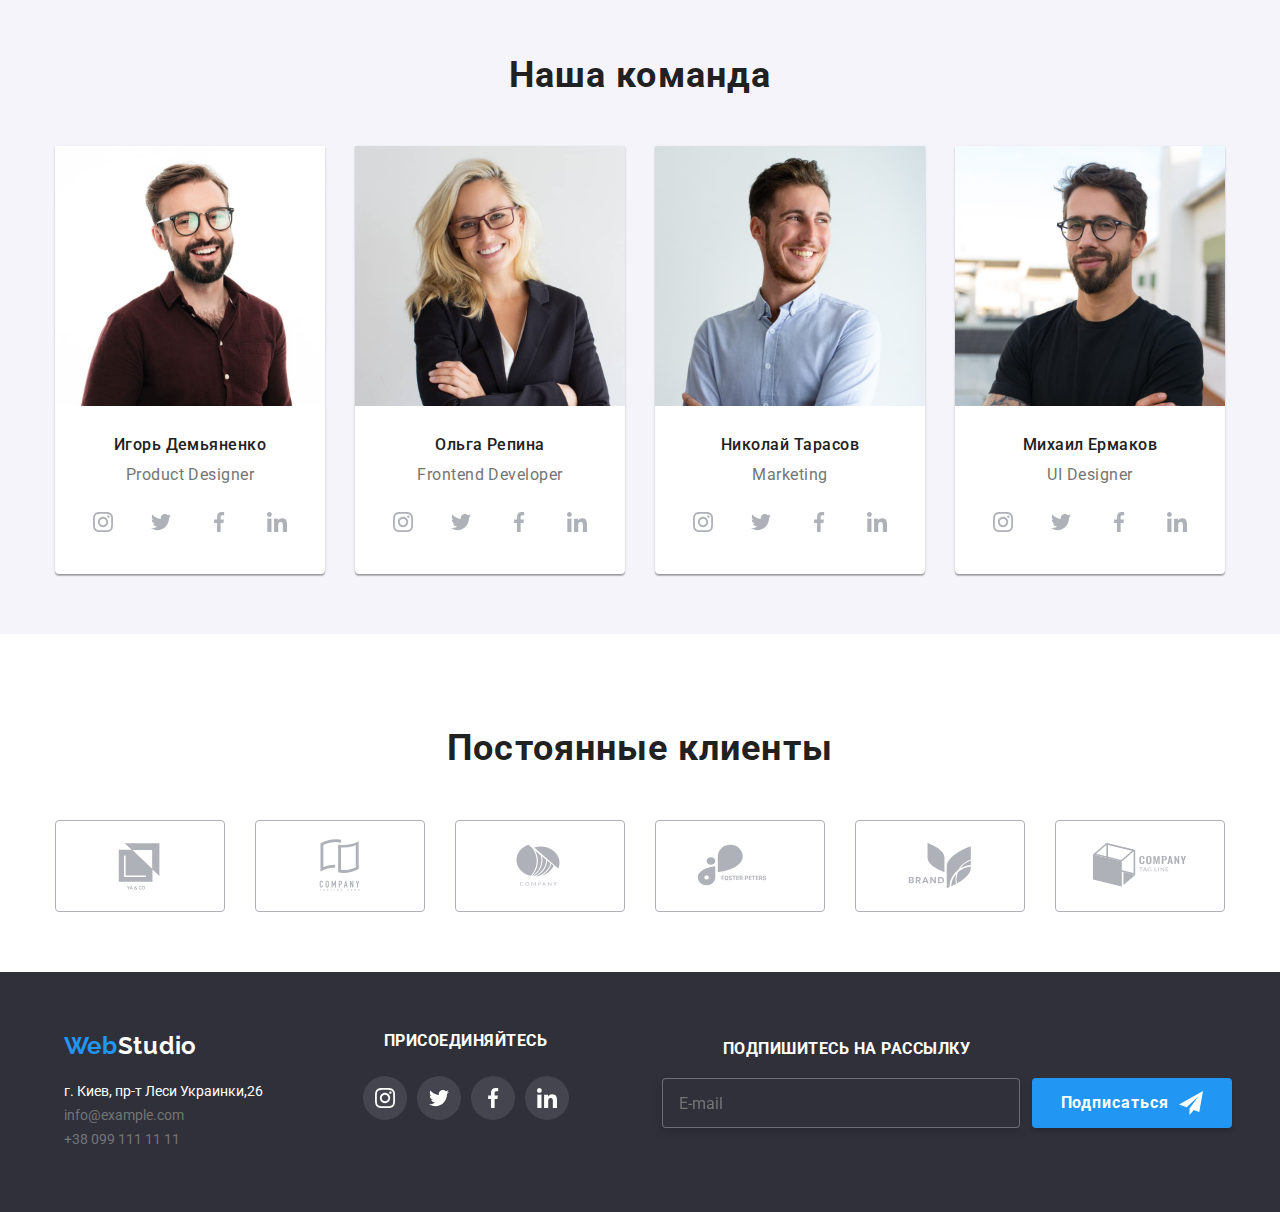
==== commit 35670eed: "chenge" ====
--- a/index.html
+++ b/index.html
@@ -21,6 +21,11 @@
         
             <a class="link" href="./index.html">
                 <span class="logo">Web</span><span class="logo-studio">Studio</span></a>
+                
+                <svg class="header__mobile--icon" width="40" height="40">
+                    <use href="imeges/iconsvg.svg#icon-close_40px"></use>
+                    <use href="imeges/iconsvg.svg#icon-menumobile"></use>
+                </svg>
 
         <ul class="header__list list">
             <li class="header__item"><a class="link current" href="./index.html">Студия</a></li>
@@ -51,7 +56,7 @@
     
     <main>
         <section class="hero section">
-            <div class="conteiner">
+            <div class="">
             <h1 class="hero__text">Эффективные решения <br> для вашего бизнеса</h1>
             <button data-modal-open type="button" class="button">Заказать услугу </button>
     
@@ -61,7 +66,7 @@
         <!-- Особенности -->
     <section class="about section">
     
-        <div class="conteiner">
+        <div class="conteiner about__conteiner">
         <h2 class="heading visually-hidden">Что мы умеем</h2>
         <ul class="about__list list">
             
@@ -72,8 +77,8 @@
                     </svg>
                 </div>
             
-                <h3 class="head-list">Внимание к деталям</h3>
-                <p class="text-list"> Идейные соображения, а также начало повседневной работы по формированию позиции.</p>
+                <h3 class="head__text">Внимание к деталям</h3>
+                <p class="paragraph__text"> Идейные соображения, а также начало повседневной работы по формированию позиции.</p>
             </li>
             
             <li class="about__items text">
@@ -82,8 +87,8 @@
                             <use class="icon-widh" href="imeges/iconsvg.svg#icon-clock"></use>
                         </svg>
                     </div>
-                <h3 class="head-list">Пунктуальность</h3>
-                <p class="text-list">Задача организации, в особенности же рамки и место обучения кадров влечет за собой.</p>
+                <h3 class="head__text">Пунктуальность</h3>
+                <p class="paragraph__text">Задача организации, в особенности же рамки и место обучения кадров влечет за собой.</p>
             </li>
             
             <li class="about__items text">
@@ -92,8 +97,8 @@
                             <use class="icon-widh" href="imeges/iconsvg.svg#icon-diagram"></use>
                         </svg>
                     </div>
-                <h3 class="head-list">Планирование</h3>
-                <p class="text-list">Равным образом консультация с широким активом в значительной степени обуславливает.</p>
+                <h3 class="head__text">Планирование</h3>
+                <p class="paragraph__text">Равным образом консультация с широким активом в значительной степени обуславливает.</p>
             </li>
             
             <li class="about__items text">
@@ -102,19 +107,19 @@
                             <use class="icon-widh" href="imeges/iconsvg.svg#icon-astronaut"></use>
                         </svg>
                     </div>
-                <h3 class="head-list">Современные технологии</h3>
-                <p class="text-list">Значимость этих проблем настолько очевидна, что реализация плановых заданий.</p>
+                <h3 class="head__text">Современные технологии</h3>
+                <p class="paragraph__text">Значимость этих проблем настолько очевидна, что реализация плановых заданий.</p>
             </li>
         </ul>
         </div>
     
 </section>
         <!-- Чем мы занимаемся  -->
-    <section class="section">
+    <section class="section work ">
         <div class="conteiner">
         <h2 class="heading">Чем мы занимаемся</h2>
         
-        <ul class="list works">
+        <ul class="list work__list">
             <li class="work__photo">
                 <img src="./imeges/portfol.jpg" alt="Фото работы" width="370">
                 <div class="work__fon">
@@ -324,12 +329,13 @@
     
 <footer class="footer">
 <div class="conteiner footer__backgraund ">
+    <div class="footer__conteiners--centr">
     <div class="footer__left">
         <a class="link" href="/index.html">
             <span class="logo">Web</span><span class="logo__footer">Studio</span>
         </a>
         <address class="adress">
-            <ul class="list">
+            <ul class="list adress__list">
                 <li class=""><a class="link ithem__adress--color" href="https://goo.gl/maps/Gu5Dw9EAoeBzcQZ39">г.
                         Киев, пр-т Леси Украинки,26</a></li>
                 <li class=""><a class="link ithem__adress"
@@ -373,10 +379,11 @@
             </a>
         </li>  
             </div>
+            </div>
             <div class="footer__right">
             <div class="right__conteiner">
                 <p class="join">Подпишитесь на рассылку</p>
-                <label for="mail-fotter">
+                <label class="right__mail--footer" for="mail-fotter">
                     <input class="input-mail" type="mail-fotter" id="mail-fotter" name="mail-fotter" placeholder="E-mail">
                 </label>
             </div>
@@ -440,7 +447,7 @@
                     </svg>
                 </span>
                 Соглашаюсь с рассылкой и принимаю
-                <a class="checkbox__text link"  href="">  Условия договора</a></label>
+                <a class="checkbox__text link"  href=""> Условия договора</a></label>
         </div>
         <div class="modal__btn">
             <button class="button" type="submit">Отправить</button></div>
--- a/css/main.min.css
+++ b/css/main.min.css
@@ -1,2 +1,2 @@
-:root{--prymary-text-color: #212121;--title-text-color: #2196f3;--ithem-text-color: #757575;--button-color: #2196f3;--hero-color: #ffffff;--letter-spacing: 0.03em;--background-color: #2f303a}.visually-hidden{position:absolute;width:1px;height:1px;margin:-1px;border:0;padding:0;white-space:nowrap;-webkit-clip-path:inset(100%);clip-path:inset(100%);clip:rect(0 0 0 0);overflow:hidden}.list{list-style:none;margin-top:0;margin-bottom:0}p,h1,h2,h3,h4,h5,h6{margin:0}ul,ol{margin:0;padding-left:0}img{display:block}body{font-family:Roboto, sans-serif;background-color:#fff;margin:auto}.button{-webkit-box-sizing:border-box;box-sizing:border-box;display:inline-block;font-family:inherit;background:var(--button-color);-webkit-box-shadow:0px 4px 4px rgba(0,0,0,0.15);box-shadow:0px 4px 4px rgba(0,0,0,0.15);border-radius:4px;cursor:pointer;min-width:200px;min-height:50px;color:#ffffff;font-weight:bold;font-size:16px;letter-spacing:0.06em;border:none;-webkit-transition:background 250ms,color 250ms cubic-bezier(0.4, 0, 0.2, 1),-webkit-box-shadow 250ms;transition:background 250ms,color 250ms cubic-bezier(0.4, 0, 0.2, 1),-webkit-box-shadow 250ms;transition:box-shadow 250ms,background 250ms,color 250ms cubic-bezier(0.4, 0, 0.2, 1);transition:box-shadow 250ms,background 250ms,color 250ms cubic-bezier(0.4, 0, 0.2, 1),-webkit-box-shadow 250ms}.button:focus,.button:hover{background:#188ce8}.button-ithem{font-family:Roboto;font-weight:500;font-size:16px;color:#212121;border-radius:4px;cursor:pointer;padding:6px 22px;border:none;-webkit-transition:color 250ms,background-color 250ms,-webkit-box-shadow 250ms cubic-bezier(0.4, 0, 0.2, 1);transition:color 250ms,background-color 250ms,-webkit-box-shadow 250ms cubic-bezier(0.4, 0, 0.2, 1);transition:color 250ms,background-color 250ms,box-shadow 250ms cubic-bezier(0.4, 0, 0.2, 1);transition:color 250ms,background-color 250ms,box-shadow 250ms cubic-bezier(0.4, 0, 0.2, 1),-webkit-box-shadow 250ms cubic-bezier(0.4, 0, 0.2, 1)}.button-ithem:hover,.button-ithem:focus{background:#2196f3;-webkit-box-shadow:0px 4px 4px rgba(0,0,0,0.15);box-shadow:0px 4px 4px rgba(0,0,0,0.15);color:#f5f4fa}.conteiner{width:1200px;padding-left:15px;padding-right:15px;margin:auto}.link{text-decoration:none;color:var(--prymary-text-color)}.link:hover,.link:focus{color:#2196f3;-webkit-transition:color 250ms cubic-bezier(0.4, 0, 0.2, 1);transition:color 250ms cubic-bezier(0.4, 0, 0.2, 1)}.section{text-align:center;margin-top:0;margin-bottom:0;padding-bottom:94px}.text,.ithem__adress--color{font-family:Roboto;font-style:normal;font-size:14px}.heading{font-size:36px;margin-top:0%;margin-bottom:0%;padding-bottom:50px;line-height:1.16;color:var(--prymary-text-color);letter-spacing:var(--letter-spacing)}.text-list{margin-top:0;margin-bottom:0;color:#757575;font-size:14px;line-height:1.71;letter-spacing:var(--letter-spacing)}.head-list,.join{color:#212121;margin-bottom:10px;font-weight:bold;line-height:16px;line-height:1.14;text-transform:uppercase;letter-spacing:var(--letter-spacing)}.form{position:relative;display:-webkit-box;display:-ms-flexbox;display:flex;-webkit-box-orient:vertical;-webkit-box-direction:normal;-ms-flex-direction:column;flex-direction:column;margin-bottom:10px}.form label{font-size:12px;line-height:14px;letter-spacing:0.01em;color:#757575;margin-bottom:4px}.form input{width:100%;height:40px;outline:none;padding:12px 42px;border-radius:4px;border:1px solid rgba(33,33,33,0.2);-webkit-transition:outline 250ms,border 250ms cubic-bezier(0.4, 0, 0.2, 1);transition:outline 250ms,border 250ms cubic-bezier(0.4, 0, 0.2, 1)}.form input:focus,.form input:hover{border:1px solid var(--button-color);outline:1px solid var(--button-color)}.modal__text{font-weight:bold;font-size:20px;line-height:23px;text-align:center;letter-spacing:0.03em;margin-bottom:12px;color:var(--prymary-text-color)}.modal__icon{position:absolute;display:-webkit-inline-box;display:-ms-inline-flexbox;display:inline-flex;top:8px;right:8px;fill:#000;border:1px solid rgba(0,0,0,0.1);border-radius:50%;color:var(--title-text-color);cursor:pointer;-webkit-transition:fill 250ms cubic-bezier(0.4, 0, 0.2, 1);transition:fill 250ms cubic-bezier(0.4, 0, 0.2, 1)}.modal__icon:hover,.modal__icon:focus{fill:currentColor}.form__icon{position:absolute;display:-webkit-inline-box;display:-ms-inline-flexbox;display:inline-flex;top:28px;left:12px;width:18px;height:18px;fill:#212121;color:var(--title-text-color);-webkit-transition:fill 250ms cubic-bezier(0.4, 0, 0.2, 1);transition:fill 250ms cubic-bezier(0.4, 0, 0.2, 1)}.form__input:focus+.form__icon,.form__input:hover+.form__icon{fill:currentColor;color:var(--title-text-color)}textarea{width:100%;height:120px;padding:12px 16px;resize:none;border:1px solid rgba(33,33,33,0.2);border-radius:4px;-webkit-transition:border 250ms,outline 250ms cubic-bezier(0.4, 0, 0.2, 1);transition:border 250ms,outline 250ms cubic-bezier(0.4, 0, 0.2, 1)}textarea:hover,textarea:focus{border:1px solid var(--button-color);outline:var(--title-text-color)}textarea::-webkit-input-placeholder{font-size:14px;line-height:16px;letter-spacing:0.01em;color:rgba(117,117,117,0.5)}textarea:-ms-input-placeholder{font-size:14px;line-height:16px;letter-spacing:0.01em;color:rgba(117,117,117,0.5)}textarea::-ms-input-placeholder{font-size:14px;line-height:16px;letter-spacing:0.01em;color:rgba(117,117,117,0.5)}textarea::placeholder{font-size:14px;line-height:16px;letter-spacing:0.01em;color:rgba(117,117,117,0.5)}.checkbox{width:100%;display:-webkit-box;display:-ms-flexbox;display:flex;-webkit-box-pack:center;-ms-flex-pack:center;justify-content:center;-webkit-box-align:center;-ms-flex-align:center;align-items:center;margin-bottom:20px}.checkbox label{font-size:14px;line-height:24px;letter-spacing:0.03em;color:#757575}.checkbox__icon{display:block;width:16px;height:15px;background-color:#fff;border:2px solid var(--prymary-text-color);border-radius:2px;margin-right:8px;fill:transparent;-webkit-transition:background-color 250ms,fill 250ms cubic-bezier(0.4, 0, 0.2, 1);transition:background-color 250ms,fill 250ms cubic-bezier(0.4, 0, 0.2, 1)}.checkbox__input:checked+.checkbox__lable .checkbox__icon{background-color:var(--title-text-color);fill:#fff;border:transparent;-webkit-transition:background-color 250ms,fill 250ms cubic-bezier(0.4, 0, 0.2, 1);transition:background-color 250ms,fill 250ms cubic-bezier(0.4, 0, 0.2, 1)}.checkbox__lable{display:-webkit-box;display:-ms-flexbox;display:flex;-webkit-box-pack:center;-ms-flex-pack:center;justify-content:center;-webkit-box-align:center;-ms-flex-align:center;align-items:center}.checkbox__text{border-bottom:1px solid var(--button-color);color:#2196f3;margin-left:2px;font-size:14px;line-height:14px}.modal__btn{display:-webkit-box;display:-ms-flexbox;display:flex;-webkit-box-pack:center;-ms-flex-pack:center;justify-content:center;margin-top:20px}.backdrop{position:fixed;width:100%;height:100%;top:0%;left:0;-webkit-transition:opacity 250ms, visibility 250ms;transition:opacity 250ms, visibility 250ms;background:rgba(0,0,0,0.2)}.backdrop.is-hidden{opacity:0;pointer-events:none;visibility:hidden}.modal{position:absolute;width:528px;height:581px;top:50%;left:50%;-webkit-transform:translate(-50%, -50%);transform:translate(-50%, -50%);-webkit-transition:-webkit-transform 250ms;transition:-webkit-transform 250ms;transition:transform 250ms;transition:transform 250ms, -webkit-transform 250ms;padding:40px;background:#ffffff;-webkit-box-shadow:0px 1px 3px rgba(0,0,0,0.12),0px 1px 1px rgba(0,0,0,0.14),0px 2px 1px rgba(0,0,0,0.2);box-shadow:0px 1px 3px rgba(0,0,0,0.12),0px 1px 1px rgba(0,0,0,0.14),0px 2px 1px rgba(0,0,0,0.2);border-radius:4px}.icon,.join--link{display:-webkit-inline-box;display:-ms-inline-flexbox;display:inline-flex;height:44px;width:44px;background-color:#fff;border-radius:50%;margin-top:16px;margin-right:10px;-webkit-box-pack:center;-ms-flex-pack:center;justify-content:center;-webkit-box-align:center;-ms-flex-align:center;align-items:center;color:#afb1b8;fill:currentColor;-webkit-transition:background-color 250ms,color 250ms cubic-bezier(0.4, 0, 0.2, 1);transition:background-color 250ms,color 250ms cubic-bezier(0.4, 0, 0.2, 1)}.icon:hover,.join--link:hover,.icon:focus,.join--link:focus{background-color:var(--button-color);color:#fff}.icon:last-child,.join--link:last-child{margin-right:0}.team__icon{width:20px;height:20px;background-size:cover;-o-object-position:center;object-position:center}.header{padding-top:24px;padding-bottom:24px;background-color:var(--hero-color);border:1px solid #ececec}.header .header__conteiner{display:-webkit-box;display:-ms-flexbox;display:flex}.header .header__adress{display:-webkit-box;display:-ms-flexbox;display:flex;-webkit-box-pack:center;-ms-flex-pack:center;justify-content:center;-webkit-box-align:center;-ms-flex-align:center;align-items:center;margin-left:auto;margin-right:25px}.header__nav{display:-webkit-box;display:-ms-flexbox;display:flex;-webkit-box-align:center;-ms-flex-align:center;align-items:center}.header__nav .header__list{display:-webkit-box;display:-ms-flexbox;display:flex}.header__item,.adress__ithem{font-weight:500;font-size:14px;line-height:1.14;letter-spacing:0.02em}.header__item{color:#212121;margin-left:50px}.adress__ithem{display:-webkit-box;display:-ms-flexbox;display:flex;-webkit-box-orient:horizontal;-webkit-box-direction:normal;-ms-flex-direction:row;flex-direction:row;-webkit-box-align:center;-ms-flex-align:center;align-items:center;color:#757575;line-height:1.71}.adress__ithem:first-child{margin-right:50px}.current{position:relative;display:-webkit-box;display:-ms-flexbox;display:flex;-webkit-box-orient:vertical;-webkit-box-direction:normal;-ms-flex-direction:column;flex-direction:column;color:var(--title-text-color)}.current::after{content:'';display:inline-block;position:absolute;bottom:-33px;width:100%;height:4px;color:var(--button-color);background:#2196f3;border-radius:2px}.adress__link{display:-webkit-box;display:-ms-flexbox;display:flex;-webkit-box-orient:horizontal;-webkit-box-direction:normal;-ms-flex-direction:row;flex-direction:row;-webkit-box-align:center;-ms-flex-align:center;align-items:center;color:var(--ithem-text-color)}.icon-mail{-webkit-box-align:start;-ms-flex-align:start;align-items:flex-start;margin-right:10px;fill:currentColor}.icon-phone{-ms-grid-column-align:start;justify-self:start;margin-right:10px;cursor:pointer;fill:currentColor}.hero{padding:200px 0 200px;max-width:1600px;margin-right:auto;margin-left:auto;background-color:var(--background-color);background-image:-webkit-gradient(linear, left top, left bottom, from(rgba(47,48,58,0.4)), to(rgba(47,48,58,0.4))),url(../imeges/Img.jpg);background-image:linear-gradient(rgba(47,48,58,0.4), rgba(47,48,58,0.4)),url(../imeges/Img.jpg);background-repeat:no-repeat;background-position:center;background-size:cover}.hero__text{font-family:Roboto;font-style:normal;font-weight:900;font-size:44px;line-height:1.36;color:#ffffff;text-transform:uppercase;letter-spacing:0.06em;margin-top:0;margin-bottom:30px}.about{padding:94px}.about__list{display:-webkit-box;display:-ms-flexbox;display:flex;-webkit-box-orient:horizontal;-webkit-box-direction:normal;-ms-flex-direction:row;flex-direction:row;-webkit-box-pack:justify;-ms-flex-pack:justify;justify-content:space-between}.about__items{max-width:270px;margin-left:30px;-webkit-box-pack:justify;-ms-flex-pack:justify;justify-content:space-between;-ms-flex-line-pack:start;align-content:flex-start;text-align:left}.about__items:first-child{margin-left:0}.about__icon{display:-webkit-box;display:-ms-flexbox;display:flex;background-color:#f5f4fa;width:270px;height:120px;-webkit-box-pack:center;-ms-flex-pack:center;justify-content:center;-webkit-box-align:center;-ms-flex-align:center;align-items:center;margin-bottom:30px;border-radius:4px}.works{display:-webkit-box;display:-ms-flexbox;display:flex;-webkit-box-pack:center;-ms-flex-pack:center;justify-content:center}.work__photo{position:relative;margin-left:30px}.work__photo:first-child{margin-left:0}.work__text{position:absolute;margin:0;font-size:14px;line-height:16px;bottom:27px;right:82px;color:#fff;text-transform:uppercase}.work__fon{position:absolute;bottom:0;width:100%;height:70px;background:rgba(47,48,58,0.8)}.team{background-color:#f5f4fa;padding-top:94px;display:-webkit-box;display:-ms-flexbox;display:flex;-ms-flex-wrap:wrap;flex-wrap:wrap;-webkit-box-orient:horizontal;-webkit-box-direction:normal;-ms-flex-direction:row;flex-direction:row;-webkit-box-pack:center;-ms-flex-pack:center;justify-content:center}.team__text{font-size:16px;line-height:19px;letter-spacing:0.03em;color:#757575}.team__conteiner{padding-top:30px;padding-bottom:30px}.team__list{display:-webkit-box;display:-ms-flexbox;display:flex;-ms-flex-wrap:wrap;flex-wrap:wrap;-webkit-box-pack:center;-ms-flex-pack:center;justify-content:center}.team__title{margin-right:30px;background:#ffffff;-webkit-box-shadow:0px 1px 3px rgba(0,0,0,0.12),0px 1px 1px rgba(0,0,0,0.14),0px 2px 1px rgba(0,0,0,0.2);box-shadow:0px 1px 3px rgba(0,0,0,0.12),0px 1px 1px rgba(0,0,0,0.14),0px 2px 1px rgba(0,0,0,0.2);border-radius:0px 0px 4px 4px}.team__title:last-child{margin:0}.team__name{font-weight:500;font-size:16px;line-height:1.18;color:#212121;margin-bottom:10px;text-transform:none;letter-spacing:var(--letter-spacing)}.clients{padding-top:94px}.clients__list{display:-webkit-inline-box;display:-ms-inline-flexbox;display:inline-flex;-webkit-box-pack:center;-ms-flex-pack:center;justify-content:center;-webkit-box-align:center;-ms-flex-align:center;align-items:center}.clients__ithems{margin-right:30px;fill:#afb1b8}.clients__ithems:last-child{margin-right:0}.client__icons{display:-webkit-inline-box;display:-ms-inline-flexbox;display:inline-flex;width:170px;height:92px;-webkit-box-pack:center;-ms-flex-pack:center;justify-content:center;-webkit-box-align:center;-ms-flex-align:center;align-items:center;background-color:#fff;border:1px solid #afb1b8;border-radius:4px;color:#afb1b8;fill:currentColor;-webkit-transition:color 250ms,border 250ms cubic-bezier(0.4, 0, 0.2, 1);transition:color 250ms,border 250ms cubic-bezier(0.4, 0, 0.2, 1)}.client__icons:focus,.client__icons:hover{border:1px solid var(--button-color);color:var(--button-color)}.footer{background-color:var(--background-color);padding-top:60px;padding-bottom:60px}.footer .footer__backgraund{display:-webkit-box;display:-ms-flexbox;display:flex;-webkit-box-align:baseline;-ms-flex-align:baseline;align-items:baseline}.adress{margin-top:20px}.ithem__adress{color:#757575;font-style:normal;font-weight:normal;font-size:14px;line-height:1.71;margin-top:9px}.ithem__adress--color{color:#fff;line-height:1.71}.logo__footer{color:#ffffff}.join{color:#fff}.join--link{background:rgba(255,255,255,0.1);fill:#fff}.footer__center{margin-left:100px}.center__list{display:-webkit-inline-box;display:-ms-inline-flexbox;display:inline-flex}.center__items+.center__items{margin-left:10px}.footer__right{display:-webkit-box;display:-ms-flexbox;display:flex;-webkit-box-pack:center;-ms-flex-pack:center;justify-content:center}.footer__right .right__conteiner{display:-webkit-box;display:-ms-flexbox;display:flex;-webkit-box-orient:vertical;-webkit-box-direction:normal;-ms-flex-direction:column;flex-direction:column;margin-left:93px}.right__conteiner p{margin-bottom:20px}.right__conteiner input{min-width:358px;height:50px;padding:15px 16px;outline:none;background-color:#2f303a;border:1px solid rgba(255,255,255,0.3);-webkit-box-sizing:border-box;box-sizing:border-box;-webkit-filter:drop-shadow(0px 4px 4px rgba(0,0,0,0.15));filter:drop-shadow(0px 4px 4px rgba(0,0,0,0.15));border-radius:4px;color:#fff;margin-right:12px}.footer__right button{display:-webkit-inline-box;display:-ms-inline-flexbox;display:inline-flex;text-align:center;-webkit-box-align:center;-ms-flex-align:center;align-items:center;padding:10px 0 10px 29px;margin-top:38px}.footer__right button::after{content:'';-ms-flex-item-align:center;-ms-grid-row-align:center;align-self:center;-webkit-box-align:center;-ms-flex-align:center;align-items:center}.icon--send{margin-left:10px}.overlay{position:relative;overflow:hidden}.conteiner__overlay{position:absolute;width:100%;height:100%;text-align:start;opacity:1;bottom:0;right:0;background:rgba(33,150,243,0.9);-webkit-transform:translateY(100%);transform:translateY(100%);-webkit-transition:-webkit-transform 250ms cubic-bezier(0.4, 0, 0.2, 1);transition:-webkit-transform 250ms cubic-bezier(0.4, 0, 0.2, 1);transition:transform 250ms cubic-bezier(0.4, 0, 0.2, 1);transition:transform 250ms cubic-bezier(0.4, 0, 0.2, 1), -webkit-transform 250ms cubic-bezier(0.4, 0, 0.2, 1)}.progects__list:hover .conteiner__overlay{-webkit-transform:translateY(0);transform:translateY(0);opacity:1}.text__overlay{max-width:322px;margin:63px 24px;font-size:18px;line-height:28px;letter-spacing:0.03em;color:#ffffff}.progects{display:-webkit-box;display:-ms-flexbox;display:flex;-webkit-box-pack:center;-ms-flex-pack:center;justify-content:center;margin-top:50px}.progects__title{display:-webkit-box;display:-ms-flexbox;display:flex;-ms-flex-wrap:wrap;flex-wrap:wrap}.ithem__progects{font-weight:bold;font-size:18px;line-height:2;color:#212121;letter-spacing:0.06em;margin-bottom:4px}.text__progects{font-size:16px;line-height:1.87;color:#757575;letter-spacing:var(--letter-spacing)}.progects__list{background:#ffffff;border:1px solid #eeeeee;-webkit-box-sizing:border-box;box-sizing:border-box;margin-left:30px;margin-bottom:30px;text-align:left;-webkit-transition:-webkit-box-shadow 250ms cubic-bezier(0.4, 0, 0.2, 1);transition:-webkit-box-shadow 250ms cubic-bezier(0.4, 0, 0.2, 1);transition:box-shadow 250ms cubic-bezier(0.4, 0, 0.2, 1);transition:box-shadow 250ms cubic-bezier(0.4, 0, 0.2, 1), -webkit-box-shadow 250ms cubic-bezier(0.4, 0, 0.2, 1)}.progects__list:hover{-webkit-box-shadow:0px 1px 1px rgba(0,0,0,0.12),0px 4px 4px rgba(0,0,0,0.06),1px 4px 6px rgba(0,0,0,0.16);box-shadow:0px 1px 1px rgba(0,0,0,0.12),0px 4px 4px rgba(0,0,0,0.06),1px 4px 6px rgba(0,0,0,0.16)}.progects__list:nth-child(3n+1){margin-left:0}.conteiner__progects{padding-top:20px;padding-bottom:20px;padding-left:24px}.list-buttons{display:-webkit-box;display:-ms-flexbox;display:flex;-webkit-box-pack:center;-ms-flex-pack:center;justify-content:center;margin-top:100px}.buttons-num{margin-right:8px}.logo__footer,.logo,.logo-studio{font-family:Raleway;font-weight:bold;font-size:26px;line-height:1.19;letter-spacing:0.03em}.logo{color:#2196f3;margin-bottom:20px}.logo-studio{color:#212121}
+:root{--prymary-text-color: #212121;--title-text-color: #2196f3;--ithem-text-color: #757575;--button-color: #2196f3;--hero-color: #ffffff;--letter-spacing: 0.03em;--background-color: #2f303a}.visually-hidden{position:absolute;width:1px;height:1px;margin:-1px;border:0;padding:0;white-space:nowrap;clip-path:inset(100%);clip:rect(0 0 0 0);overflow:hidden}.list{list-style:none;margin-top:0;margin-bottom:0;margin-left:0}p,h1,h2,h3,h4,h5,h6{margin:0}ul,ol{margin:0;padding-left:0}img{display:block}body{font-family:Roboto, sans-serif;background-color:#fff;margin:auto}img{display:block;width:100%;height:auto;max-width:100%}.button{box-sizing:border-box;display:inline-block;padding:10px 32px;font-family:inherit;background:var(--button-color);box-shadow:0px 4px 4px rgba(0,0,0,0.15);border-radius:4px;cursor:pointer;min-width:200px;min-height:50px;color:#ffffff;font-weight:bold;font-size:16px;line-height:1.87;letter-spacing:0.06em;border:none;transition:box-shadow 250ms,background 250ms,color 250ms cubic-bezier(0.4, 0, 0.2, 1)}.button:focus,.button:hover{background:#188ce8}.button-ithem{display:inline-block;font-family:Roboto;font-weight:500;font-size:16px;line-height:26px;color:#212121;border-radius:4px;cursor:pointer;padding:6px 22px;border:none;transition:color 250ms,background-color 250ms,box-shadow 250ms cubic-bezier(0.4, 0, 0.2, 1)}.button-ithem:hover,.button-ithem:focus{background:#2196f3;box-shadow:0px 4px 4px rgba(0,0,0,0.15);color:#f5f4fa}.conteiner{padding-left:15px;padding-right:15px;margin:auto;width:100%}@media screen and (min-width: 320px) and (max-width: 767px){.conteiner{width:100%}}@media screen and (min-width: 320px) and (max-width: 767px) and (min-width: 768px) and (max-width: 1199px){.conteiner{width:100%}}.link{text-decoration:none;color:var(--prymary-text-color)}.link:hover,.link:focus{color:#2196f3;transition:color 250ms cubic-bezier(0.4, 0, 0.2, 1)}.section{text-align:center;margin-top:0;margin-bottom:0;padding-bottom:94px}@media screen and (min-width: 320px) and (max-width: 1599px){.section{padding-bottom:60px}}.text,.ithem__adress--color{font-family:Roboto;font-style:normal;font-size:14px}.header__item,.adress__ithem{font-weight:500;font-size:14px;line-height:1.14;letter-spacing:0.02em}.heading{font-size:36px;margin-top:0%;margin-bottom:0%;padding-bottom:50px;line-height:1.16;color:var(--prymary-text-color);letter-spacing:var(--letter-spacing)}.paragraph__text{margin-top:0;margin-bottom:0;color:#757575;font-size:14px;line-height:1.71;letter-spacing:var(--letter-spacing)}.head__text,.join{color:#212121;margin-bottom:10px;font-weight:bold;line-height:16px;line-height:1.14;text-transform:uppercase;letter-spacing:var(--letter-spacing)}.form{position:relative;display:flex;flex-direction:column;margin-bottom:10px}.form label{font-size:12px;line-height:14px;letter-spacing:0.01em;color:#757575;margin-bottom:4px}.form input{width:100%;height:40px;outline:none;padding:12px 42px;border-radius:4px;border:1px solid rgba(33,33,33,0.2);transition:outline 250ms,border 250ms cubic-bezier(0.4, 0, 0.2, 1)}.form input:focus,.form input:hover{border:1px solid var(--button-color);outline:1px solid var(--button-color)}.modal__text{font-weight:bold;font-size:20px;line-height:23px;text-align:center;letter-spacing:0.03em;margin-bottom:12px;color:var(--prymary-text-color)}.modal__icon{position:absolute;display:inline-flex;top:8px;right:8px;fill:#000;border:1px solid rgba(0,0,0,0.1);border-radius:50%;color:var(--title-text-color);cursor:pointer;transition:fill 250ms cubic-bezier(0.4, 0, 0.2, 1)}.modal__icon:hover,.modal__icon:focus{fill:currentColor}.form__icon{position:absolute;display:inline-flex;top:28px;left:12px;width:18px;height:18px;fill:#212121;color:var(--title-text-color);transition:fill 250ms cubic-bezier(0.4, 0, 0.2, 1)}.form__input:focus+.form__icon,.form__input:hover+.form__icon{fill:currentColor;color:var(--title-text-color)}textarea{width:100%;height:120px;padding:12px 16px;resize:none;border:1px solid rgba(33,33,33,0.2);border-radius:4px;transition:border 250ms,outline 250ms cubic-bezier(0.4, 0, 0.2, 1)}textarea:hover,textarea:focus{border:1px solid var(--button-color);outline:var(--title-text-color)}textarea::placeholder{font-size:14px;line-height:16px;letter-spacing:0.01em;color:rgba(117,117,117,0.5)}.checkbox{width:100%;display:flex;justify-content:center;align-items:center;margin-bottom:20px}.checkbox label{font-size:14px;line-height:24px;letter-spacing:0.03em;color:#757575}.checkbox__icon{display:inline-flex;width:16px;height:15px;background-color:#fff;border:2px solid var(--prymary-text-color);border-radius:2px;margin-right:8px;fill:transparent;transition:background-color 250ms,fill 250ms cubic-bezier(0.4, 0, 0.2, 1)}.checkbox__input:checked+.checkbox__lable .checkbox__icon{background-color:var(--title-text-color);fill:#fff;border:transparent;transition:background-color 250ms,fill 250ms cubic-bezier(0.4, 0, 0.2, 1)}.checkbox__lable{justify-content:center;align-items:center}.checkbox__text{border-bottom:1px solid var(--button-color);color:#2196f3;margin-left:2px;font-size:14px;line-height:14px}.modal__btn{display:flex;justify-content:center;margin-top:20px}.backdrop{position:fixed;width:100%;height:100%;top:0%;left:0;transition:opacity 250ms, visibility 250ms;background:rgba(0,0,0,0.2)}.backdrop.is-hidden{opacity:0;pointer-events:none;visibility:hidden}.modal{position:absolute;width:100%;height:581px;top:50%;left:50%;transform:translate(-50%, -50%);transition:transform 250ms;padding:40px;background:#ffffff;box-shadow:0px 1px 3px rgba(0,0,0,0.12),0px 1px 1px rgba(0,0,0,0.14),0px 2px 1px rgba(0,0,0,0.2);border-radius:4px}@media screen and (min-width: 320px){.modal{width:450px}}.icon,.join--link{display:inline-flex;height:44px;width:44px;background-color:#fff;border-radius:50%;margin-top:16px;margin-right:10px;justify-content:center;align-items:center;color:#afb1b8;fill:currentColor;transition:background-color 250ms,color 250ms cubic-bezier(0.4, 0, 0.2, 1)}.icon:hover,.join--link:hover,.icon:focus,.join--link:focus{background-color:var(--button-color);color:#fff}.icon:last-child,.join--link:last-child{margin-right:0}.team__icon{width:20px;height:20px;background-size:cover;object-position:center}.header{padding-top:24px;padding-bottom:24px;background-color:var(--hero-color);border-bottom:1px solid #ececec;margin-left:auto;margin-right:auto}@media screen and (min-width: 320px) and (max-width: 767px){.header{position:relative;padding:16px 15px}}@media screen and (min-width: 768px) and (max-width: 1199px){.header{padding:21px 15px}}.header .header__mobile--icon{position:absolute;top:10px;right:15px}@media screen and (min-width: 768px){.header .header__mobile--icon{display:none}}.header .header__conteiner{display:flex;max-width:1200px}.header .header__adress{display:flex;justify-content:center;align-items:center;margin-left:auto;margin-right:25px}@media screen and (min-width: 320px) and (max-width: 767px){.header .header__adress{display:none}}@media screen and (min-width: 768px) and (max-width: 1199px){.header .header__adress{flex-direction:column;margin-right:0}}.header__nav{display:flex;align-items:center}.header__nav .header__list{display:flex}@media screen and (min-width: 320px) and (max-width: 767px){.header__nav .header__list{display:none}}.header__item{color:#212121;margin-left:50px}.adress__ithem{display:flex;flex-direction:row;align-items:center;color:#757575;line-height:1.71}.adress__ithem:first-child{margin-right:50px}@media screen and (min-width: 768px) and (max-width: 1199px){.adress__ithem:first-child{margin-right:0}.adress__ithem:last-child{margin-right:15px}}.current{position:relative;display:flex;flex-direction:column;color:var(--title-text-color)}.current::after{content:'';display:inline-block;position:absolute;bottom:-33px;width:100%;height:4px;color:var(--button-color);background:#2196f3;border-radius:2px}@media screen and (min-width: 768px) and (max-width: 1199px){.current::after{bottom:-39px}}.adress__link{display:flex;flex-direction:row;align-items:center;color:var(--ithem-text-color)}.icon-mail{align-items:flex-start;margin-right:10px;fill:currentColor}@media screen and (min-width: 768px) and (max-width: 1199px){.icon-mail{margin-right:8px;width:14px}}.icon-phone{justify-self:start;margin-right:10px;cursor:pointer;fill:currentColor}@media screen and (min-width: 768px) and (max-width: 1199px){.icon-phone{margin-right:8px;height:14px}}.hero{padding:200px 0 200px;max-width:1600px;margin-right:auto;margin-left:auto;background-color:var(--background-color);background-image:linear-gradient(rgba(47,48,58,0.4), rgba(47,48,58,0.4)),url(../imeges/Img.jpg);background-repeat:no-repeat;background-position:center;background-size:cover}@media screen and (min-width: 320px) and (max-width: 767px){.hero{padding:118px 60px 118px 60px}}@media screen and (min-width: 768px) and (max-width: 1199px){.hero{padding:118px 204px}}.hero__text{font-family:Roboto;font-style:normal;font-weight:900;font-size:44px;line-height:1.36;color:#ffffff;text-transform:uppercase;letter-spacing:0.06em;margin-top:0;margin-bottom:30px}@media screen and (min-width: 320px) and (max-width: 1199px){.hero__text{font-size:26px}}.head__text,.join{margin-bottom:10px;text-align:center}@media screen and (min-width: 768px) and (max-width: 1199px){.head__text,.join{text-align:left}}.about{padding:94px 0 94px;margin-right:auto;margin-left:auto}@media screen and (min-width: 320px) and (max-width: 767px){.about{padding:60px 0 60px 0;display:flex;flex-direction:column;align-items:center;justify-content:center}}@media screen and (min-width: 768px) and (max-width: 1199px){.about{padding:60px 0 60px 0;display:flex;flex-direction:column}}@media screen and (min-width: 768px) and (max-width: 1199px){.about__conteiner{max-width:768}}@media screen and (min-width: 1200px){.about__conteiner{max-width:1200px}}@media screen and (min-width: 768px) and (max-width: 1199px){.about__list{justify-content:center;display:flex;flex-wrap:wrap}}@media screen and (min-width: 1200px){.about__list{display:flex;flex-direction:row;justify-content:space-between}}.about__items{width:270px;margin-left:30px;justify-content:space-between;align-content:flex-start;text-align:left}@media screen and (min-width: 320px) and (max-width: 767px){.about__items{width:100%;margin-top:30px;margin-left:0}.about__items:first-child{margin-top:0}}@media screen and (min-width: 768px) and (max-width: 1199px){.about__items{width:calc(100% / 2 - 15px);margin-left:0}.about__items:nth-child(2n){margin-left:30px}}.about__items:first-child{margin-left:0}.about__icon{display:flex;background-color:#f5f4fa;width:270px;height:120px;justify-content:center;align-items:center;margin-bottom:30px;border-radius:4px}@media screen and (min-width: 320px) and (max-width: 767px){.about__icon{width:100%;margin:30px 0 30px 0}.about__icon:first-child{margin-top:0}}@media screen and (min-width: 768px) and (max-width: 1199px){.about__icon{width:100%}}@media screen and (min-width: 320px) and (max-width: 1199px){.work{display:none}}.work__list{display:flex;justify-content:center}.work__photo{position:relative;margin-left:30px}.work__photo:first-child{margin-left:0}.work__text{position:absolute;margin:0;font-size:14px;line-height:16px;bottom:27px;right:82px;color:#fff;text-transform:uppercase}.work__fon{position:absolute;bottom:0;width:100%;height:70px;background:rgba(47,48,58,0.8)}.team{background-color:#f5f4fa;padding-top:94px;display:flex;flex-wrap:wrap;flex-direction:row;justify-content:center}@media screen and (min-width: 320px) and (max-width: 767px){.team{padding:60px 0 60px}}@media screen and (min-width: 768px) and (max-width: 1199px){.team{padding:60px 0 60px}}.team__text{font-size:16px;line-height:19px;letter-spacing:0.03em;color:#757575}.team__conteiner{padding-top:30px;padding-bottom:30px}@media screen and (min-width: 320px) and (max-width: 767px){.team__conteiner{width:100%}}@media screen and (min-width: 768px){.team__list{display:flex;flex-wrap:wrap;justify-content:center}}.team__title{margin-right:30px;background:#ffffff;box-shadow:0px 1px 3px rgba(0,0,0,0.12),0px 1px 1px rgba(0,0,0,0.14),0px 2px 1px rgba(0,0,0,0.2);border-radius:0px 0px 4px 4px}@media screen and (min-width: 320px) and (max-width: 767px){.team__title{margin-bottom:30px;margin-right:0}.team__title:last-child{margin-bottom:30px}}@media screen and (min-width: 768px) and (max-width: 1199px){.team__title{width:calc(100% / 2 - 15px);margin-bottom:30px}.team__title:nth-child(2n){margin-right:0}.team__title:nth-child(n+3){margin-bottom:0}}@media screen and (min-width: 1200px){.team__title{width:270px}}.team__title:last-child{margin:0}.team__name{font-weight:500;font-size:16px;line-height:1.18;color:#212121;margin-bottom:10px;text-transform:none;letter-spacing:var(--letter-spacing)}.clients{padding-top:94px}@media screen and (min-width: 320px) and (max-width: 767px){.clients{padding:60px 0 60px 0}}@media screen and (min-width: 768px) and (max-width: 1199px){.clients{padding:60px 0 60px}}.clients__list{display:inline-flex;justify-content:center;align-items:center}@media screen and (min-width: 320px) and (max-width: 767px){.clients__list{display:flex;flex-direction:row;flex-wrap:wrap;justify-content:center}}@media screen and (min-width: 768px) and (max-width: 1199px){.clients__list{display:flex;flex-direction:row;flex-wrap:wrap;justify-content:center;padding-left:-10px;padding-right:-10px}}.clients__ithems{margin-right:30px;fill:#afb1b8}.clients__ithems:last-child{margin-right:0}@media screen and (min-width: 320px) and (max-width: 767px){.clients__ithems{display:flex;flex-direction:column;flex-direction:wrap;width:210px;margin-right:0;fill:#afb1b8;margin-bottom:30px}.clients__ithems:nth-child(2n){margin-left:30px}}@media screen and (min-width: 768px) and (max-width: 1199px){.clients__ithems{display:flex;flex-direction:column;flex-direction:wrap;width:226px;margin-right:30px;margin-bottom:30px}.clients__ithems:nth-child(3n){margin:0;margin-bottom:30px}.clients__ithems:nth-child(n+4){margin-bottom:0}}.client__icons{display:inline-flex;width:170px;height:92px;justify-content:center;align-items:center;background-color:#fff;border:1px solid #afb1b8;border-radius:4px;color:#afb1b8;fill:currentColor;transition:color 250ms,border 250ms cubic-bezier(0.4, 0, 0.2, 1)}.client__icons:focus,.client__icons:hover{border:1px solid var(--button-color);color:var(--button-color)}@media screen and (min-width: 320px) and (max-width: 767px){.client__icons{width:210px}}@media screen and (min-width: 768px) and (max-width: 1199px){.client__icons{width:226px}}.ithem__adress{color:#757575;font-style:normal;font-weight:normal;font-size:14px;line-height:1.71;margin-top:9px}.ithem__adress--color{color:#fff;line-height:1.71}.join{color:#fff}.join--link{background:rgba(255,255,255,0.1);fill:#fff}.footer{background-color:var(--background-color);padding:60px 0 60px}@media screen and (min-width: 320px) and (max-width: 767px){.footer{padding:60px 0 60px}}@media screen and (min-width: 768px) and (max-width: 1199px){.footer{padding:60px 0 60px}}.footer .footer__backgraund{display:flex;justify-content:center;align-items:baseline}@media screen and (min-width: 320px) and (max-width: 767px){.footer .footer__backgraund{display:flex;flex-direction:column;align-items:center;justify-content:center}}@media screen and (min-width: 768px) and (max-width: 1199px){.footer .footer__backgraund{flex-direction:column;justify-content:center;align-items:center}}@media screen and (min-width: 768px) and (max-width: 1199px){.footer__conteiners--centr{display:flex;margin-bottom:60px}}@media screen and (min-width: 1200px){.footer__conteiners--centr{display:flex;margin-left:15px}}@media screen and (min-width: 320px) and (max-width: 767px){.footer__left{display:flex;flex-direction:column;justify-content:center;align-items:center}}@media screen and (min-width: 768px) and (max-width: 1199px){.footer__left{display:flex;flex-direction:column;justify-content:center;align-items:center}}.adress{margin-top:20px}@media screen and (min-width: 320px) and (max-width: 767px){.adress{align-items:center}}@media screen and (min-width: 320px) and (max-width: 767px){.adress__list{align-items:center;text-align:center}}@media screen and (min-width: 768px) and (max-width: 1199px){.adress__list{align-items:center;text-align:center}}.footer__center{margin-left:100px}@media screen and (min-width: 320px) and (max-width: 767px){.footer__center{margin-top:60px;margin-left:0}}@media screen and (min-width: 768px) and (max-width: 1199px){.footer__center{margin-left:165px;display:flex;flex-direction:column;align-items:center}}.center__list{display:inline-flex}@media screen and (min-width: 320px) and (max-width: 767px){.center__list{align-items:center}}.center__items+.center__items{margin-left:10px}.footer__right{display:flex;justify-content:center}@media screen and (min-width: 320px) and (max-width: 767px){.footer__right{flex-direction:column;justify-content:center;align-items:center;margin-top:60px;width:100%}}@media screen and (min-width: 768px) and (max-width: 1199px){.footer__right{flex-direction:column;justify-content:center;align-items:center;margin-left:auto;margin-right:auto}}.right__conteiner{display:flex;flex-direction:column;margin-left:93px}@media screen and (min-width: 320px) and (max-width: 767px){.right__conteiner{width:100%;margin-left:0;flex-direction:column;justify-content:center;align-items:center}}@media screen and (min-width: 768px) and (max-width: 1199px){.right__conteiner{flex-direction:column;justify-content:center;align-items:center;margin-left:0}}.right__conteiner p{margin-bottom:20px}.right__conteiner input{min-width:358px;height:50px;padding:15px 16px;outline:none;background-color:#2f303a;border:1px solid rgba(255,255,255,0.3);box-sizing:border-box;filter:drop-shadow(0px 4px 4px rgba(0,0,0,0.15));border-radius:4px;color:#fff;margin-right:12px}@media screen and (min-width: 320px) and (max-width: 767px){.right__conteiner input{display:block;min-width:100%;height:50px;color:#fff;margin-bottom:20px;margin-right:0}}@media screen and (min-width: 768px) and (max-width: 1199px){.right__conteiner input{display:inline-block;width:450px;height:50px;color:#fff;margin-right:0}}.footer__right button{display:inline-flex;text-align:center;align-items:center;padding:10px 0 10px 29px;margin-top:38px}@media screen and (min-width: 320px) and (max-width: 767px){.footer__right button{margin-top:0}}.footer__right button::after{content:'';align-self:center;align-items:center}@media screen and (min-width: 320px) and (max-width: 767px){.right__mail--footer{width:100%}}.icon--send{margin-left:10px}.overlay{position:relative;overflow:hidden}.conteiner__overlay{position:absolute;width:100%;height:100%;text-align:start;opacity:1;bottom:0;right:0;background:rgba(33,150,243,0.9);transform:translateY(100%);transition:transform 250ms cubic-bezier(0.4, 0, 0.2, 1)}.progects__list:hover .conteiner__overlay{transform:translateY(0);opacity:1}.text__overlay{max-width:322px;margin:63px 24px;font-size:18px;line-height:28px;letter-spacing:0.03em;color:#ffffff}.progects{display:flex;justify-content:center;margin-top:50px}@media screen and (min-width: 320px) and (max-width: 767px){.progects{display:inline-block;margin-top:40px;width:480px}}@media screen and (min-width: 768px) and (max-width: 1199px){.progects{margin-top:30px;width:768px}}.progects__title{display:flex;flex-wrap:wrap}@media screen and (min-width: 320px) and (max-width: 767px){.progects__title{flex-direction:column}}@media screen and (min-width: 768px) and (max-width: 1199px){.progects__title{justify-content:center;align-items:center}}.ithem__progects{font-weight:bold;font-size:18px;line-height:2;color:#212121;letter-spacing:0.06em;margin-bottom:4px}.text__progects{font-size:16px;line-height:1.87;color:#757575;letter-spacing:var(--letter-spacing)}.progects__list{background:#ffffff;border:1px solid #eeeeee;box-sizing:border-box;margin-left:30px;margin-bottom:30px;text-align:left;transition:box-shadow 250ms cubic-bezier(0.4, 0, 0.2, 1)}.progects__list:hover{box-shadow:0px 1px 1px rgba(0,0,0,0.12),0px 4px 4px rgba(0,0,0,0.06),1px 4px 6px rgba(0,0,0,0.16)}.progects__list:nth-child(3n+1){margin-left:0}@media screen and (min-width: 320px) and (max-width: 767px){.progects__list{margin-left:0;width:100%}}@media screen and (min-width: 768px) and (max-width: 1199px){.progects__list{width:354px;margin-left:0}.progects__list:nth-child(2n){margin-left:30px}.progects__list:last-child{margin-right:auto;margin-left:15px}}.conteiner__progects{padding:20px 0 20px 24px}.list-buttons{display:flex;justify-content:center;margin-top:100px}@media screen and (min-width: 320px) and (max-width: 767px){.list-buttons{margin-top:0;display:flex;flex-wrap:wrap;justify-content:flex-start;padding-right:30px}}@media screen and (min-width: 768px) and (max-width: 1199px){.list-buttons{margin-top:0;justify-content:center;align-self:center}}.conteiner__bnt{margin-top:94px}@media screen and (min-width: 320px) and (max-width: 767px){.conteiner__bnt{display:flex;flex-wrap:wrap;margin-top:60px}}@media screen and (min-width: 768px) and (max-width: 1199px){.conteiner__bnt{margin-top:60px}}.buttons-num{margin-right:8px}.buttons-num:last-child{margin-right:0}@media screen and (min-width: 320px) and (max-width: 767px){.buttons-num:nth-last-child(-n+2){margin-top:15px}}@media screen and (min-width: 768px) and (max-width: 1199px){.buttons-num{margin-top:0}}.logo,.logo-studio,.logo__footer{font-family:Raleway;font-weight:bold;font-size:26px;line-height:1.19;letter-spacing:0.03em}.logo{color:#2196f3;margin-bottom:20px;font-size:24px;line-height:1.16}.logo-studio{color:#212121;font-size:24px;line-height:1.16}.logo__footer{color:#ffffff;font-size:24px;line-height:1.16}
 /*# sourceMappingURL=main.min.css.map */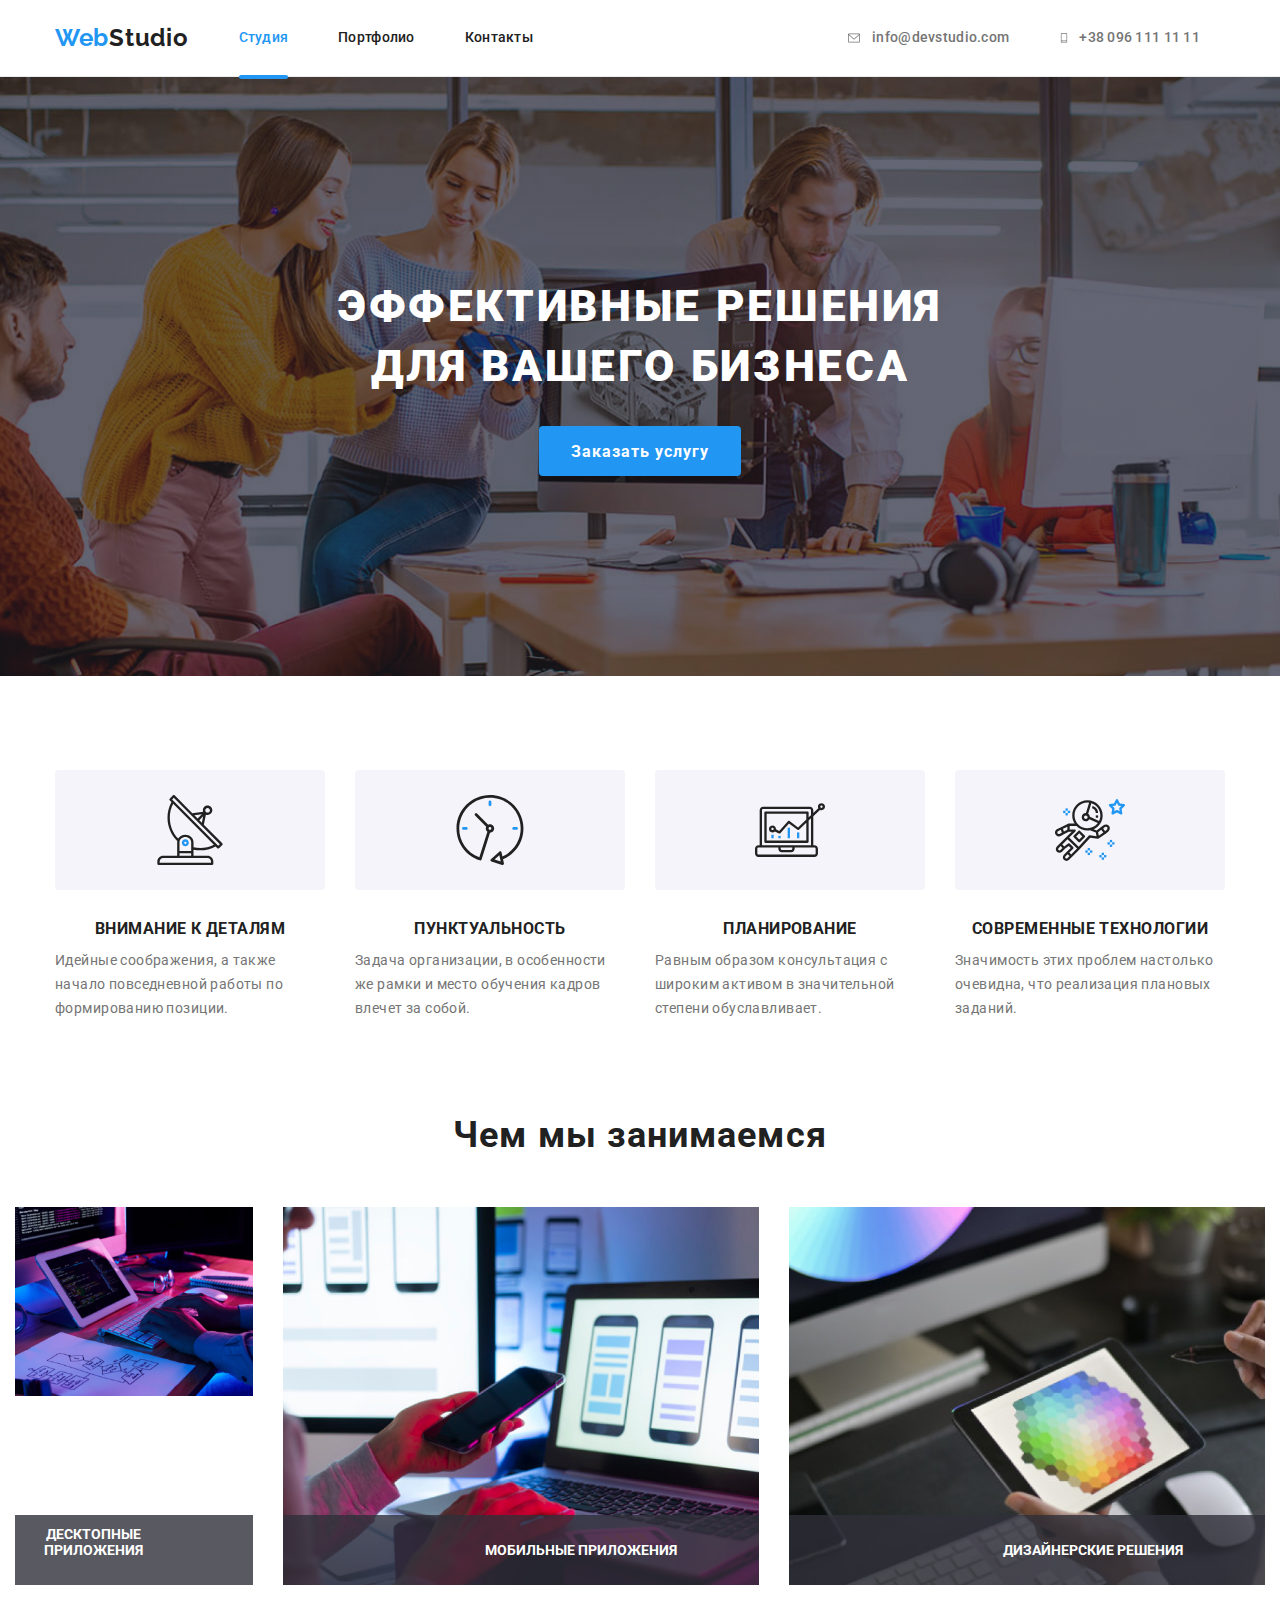
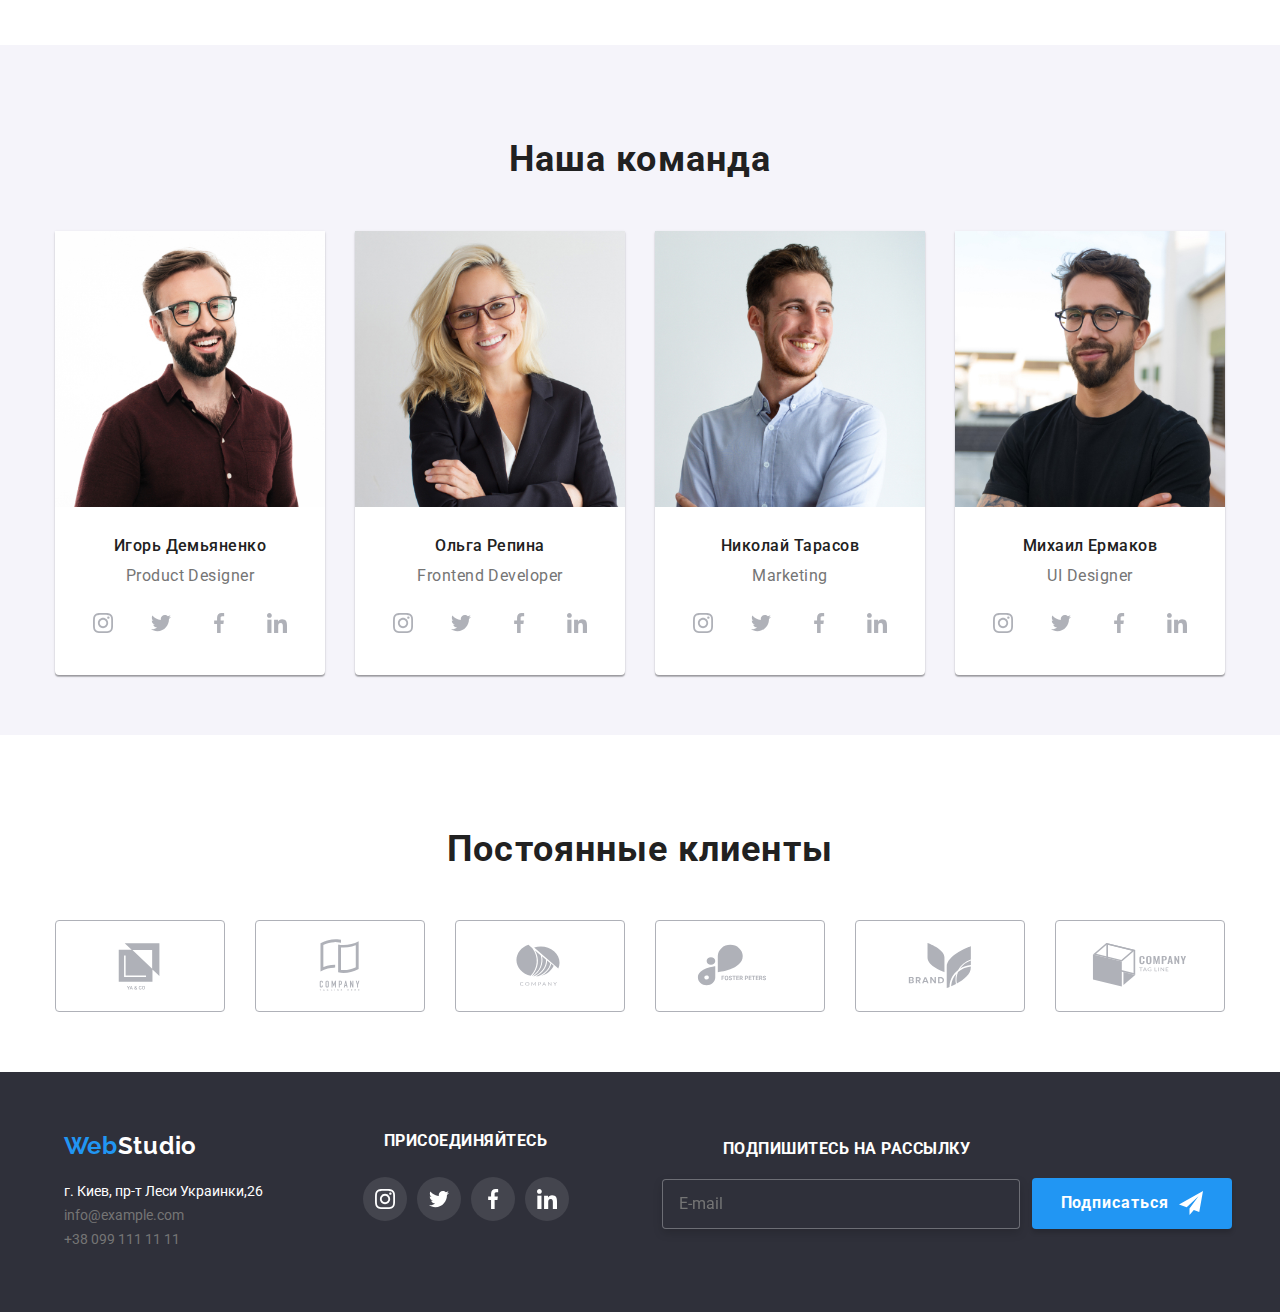
==== commit d50c4fab: "Chenget" ====
--- a/index.html
+++ b/index.html
@@ -21,11 +21,15 @@
         
             <a class="link" href="./index.html">
                 <span class="logo">Web</span><span class="logo-studio">Studio</span></a>
-                
-                <svg class="header__mobile--icon" width="40" height="40">
-                    <use href="imeges/iconsvg.svg#icon-close_40px"></use>
+
+                <button data-menu-open type="button" class="mobile__btn mobile__btn--open ">
+                <svg  class="mobile__icon--open" width="40" height="40">
                     <use href="imeges/iconsvg.svg#icon-menumobile"></use>
                 </svg>
+                </button>
+                
+               
+            
 
         <ul class="header__list list">
             <li class="header__item"><a class="link current" href="./index.html">Студия</a></li>
@@ -50,6 +54,50 @@
             </a>
             </li>
         </ul>
+
+        <div data-menu class="mobile is-hidden">
+            <div class="mobile__conteiner">
+
+            
+                <button data-menu-close type="button" class="mobile__btn">
+                    <svg class="mobile__icon--open" width="40" height="40">
+                        <use href="imeges/iconsvg.svg#icon-close_40px"></use>
+                    </svg>
+            </button>
+            
+        
+
+            <ul  class="mobile__list list">
+                <li class="mobile__item"><a class="link current__mobile" href="./index.html">Студия</a></li>
+                <li class="mobile__item"><a class="link" href="./portfolio.html" target="_blank">Портфолио</a></li>
+                <li class="mobile__item"><a class="link" href=".Cotacts.html">Контакты</a></li>
+            </ul>
+            </nav>
+            <ul class="mobile__adress list">
+                <li class="mobile__adress--ithem">
+                    <a class="link mobile__link--tel" href="tel:+380961111111"> 
+                        +38 096 111 11 11</a>
+                    
+                </li>
+                <li class="mobile__adress--ithem">
+                <a class="link mobile__link--mail" href="mailto:info@devstudio.com">
+                    info@devstudio.com
+                </a>
+                </li>
+            </ul>
+            <ul class="mobile__social--list list">
+                <li class="mobile__social--ithem">
+                <a class="link mobile__social--link" href="">Instagram</a> </li>
+                <li class="mobile__social--ithem">
+                <a class="link mobile__social--link" href="">Twitter</a> </li>
+                <li class="mobile__social--ithem">
+                <a class="link mobile__social--link" href="">Facebook</a> </li>
+                <li class="mobile__social--ithem">
+                <a class="link mobile__social--link" href="">LinkedIn</a> </li>
+            </ul>
+        
+        </div>
+        </div>
         </div>  
     </header>
     <!--Шапка  -->
@@ -121,21 +169,27 @@
         
         <ul class="list work__list">
             <li class="work__photo">
-                <img src="./imeges/portfol.jpg" alt="Фото работы" width="370">
+                <img srcset="./imeges/desktop.jpg 1x,
+                                ./imeges/desktop--2.jpg 2x"
+                src="./imeges/portfol.jpg" alt="Фото работы" width="370">
                 <div class="work__fon">
                     <h3 class="work__text">Десктопные приложения</h3>
                 </div>
             </li> 
     
             <li class="work__photo">
-                <img src="./imeges/photo.jpg" alt="Фото работы" width="370">
+                <img srcset="./imeges/mobile.jpg 1x,
+                                ./imeges/mobile.jpg 2x"
+                src="./imeges/photo.jpg" alt="Фото работы" width="370">
                 <div class="work__fon">
                     <h3 class="work__text">Мобильные приложения</h3>
                 </div>
             </li>
     
             <li class="work__photo">
-                    <img src="./imeges/photow.jpg" alt="Фото работы" width="370">
+                    <img srcset="./imeges/design.jpg 1x,
+                                ./imeges/design.jpg 2x"
+                    src="./imeges/photow.jpg" alt="Фото работы" width="370">
                     <div class="work__fon">
                         <h3 class="work__text">Дизайнерские решения</h3>
                     </div>
@@ -153,7 +207,10 @@
          <h2 class="heading">Наша команда</h2>
          <ul class="list team__list ">
             <li class="team__title">
-                <img src="./imeges/igor.jpg" alt="Игор" width="270" height="260">
+                <img srcset="
+                            ./imeges/teams--igor.jpg 1x,
+                            ./imeges/teams--igor-2.jpg 2x" 
+                src="./imeges/igor.jpg" alt="Игор" width="270" height="260">
                 <div class="team__conteiner">
                 <h3 class="team__name">Игорь Демьяненко</h3>
                 <p class="team__text" lang="en">Product Designer</p>
@@ -180,7 +237,10 @@
                 </div>
             </li>
             <li class="team__title">
-                <img src="./imeges/lilu.jpg" alt="lilu" width="270" height="260">
+                <img srcset="
+                            ./imeges/teams--olga.jpg 1x,
+                            ./imeges/teams--olga-2.jpg 2x"
+                src="./imeges/lilu.jpg" alt="lilu" width="270" height="260">
                 <div class="team__conteiner">
                 <h3 class="team__name">Ольга Репина</h3>
                 <p class="team__text" lang="en">Frontend Developer</p>
@@ -207,7 +267,11 @@
                 </div>
             </li>
             <li class="team__title">
-                <img src="./imeges/bob.jpg" alt="Коля" width="270" height="260">
+                <img srcset="
+                            ./imeges/teams--nik.jpg 1x,
+                            ./imeges/teams--nik-2.jpg 2x"
+                
+                src="./imeges/bob.jpg" alt="Коля" width="270" height="260">
                 <div class="team__conteiner">
                 <h3 class="team__name">Николай Тарасов</h3>
                 <p class="team__text" lang="en">Marketing</p>
@@ -234,7 +298,11 @@
                 </div>
             </li>
             <li class="team__title">
-                <img src="./imeges/bil.jpg" alt="не коля" width="270" height="260">
+                <img srcset="
+                            ./imeges/teams--mix.jpg 1x,
+                            ./imeges/teams--mix-2.jpg 2x"
+                
+                src="./imeges/bil.jpg" alt="не коля" width="270" height="260">
                 <div class="team__conteiner">
                 <h3 class="team__name">Михаил Ермаков</h3>
                 <p class="team__text" lang="en">UI Designer</p>
@@ -441,12 +509,12 @@
         <div class="checkbox">
             <input class="visually-hidden checkbox__input" type="checkbox" name="topic" id="topic" width="16" height="15">
             <label class="checkbox__lable" for="topic">
-                <span>
+                <span class="checkbox__conteiner">
                     <svg class="checkbox__icon" height="16" wigth="15">
                         <use href="imeges/iconsvg.svg#icon-check"></use>
                     </svg>
                 </span>
-                Соглашаюсь с рассылкой и принимаю
+               <span class="text__form">Соглашаюсь с рассылкой и принимаю</span>
                 <a class="checkbox__text link"  href=""> Условия договора</a></label>
         </div>
         <div class="modal__btn">
@@ -464,6 +532,7 @@
 
 
 <script src="./js/modal.js"></script>
+<script src="./js/mobile-menu.js"></script>
     
 </body>
 </html>--- a/css/main.min.css
+++ b/css/main.min.css
@@ -1,2 +1,2 @@
-:root{--prymary-text-color: #212121;--title-text-color: #2196f3;--ithem-text-color: #757575;--button-color: #2196f3;--hero-color: #ffffff;--letter-spacing: 0.03em;--background-color: #2f303a}.visually-hidden{position:absolute;width:1px;height:1px;margin:-1px;border:0;padding:0;white-space:nowrap;clip-path:inset(100%);clip:rect(0 0 0 0);overflow:hidden}.list{list-style:none;margin-top:0;margin-bottom:0;margin-left:0}p,h1,h2,h3,h4,h5,h6{margin:0}ul,ol{margin:0;padding-left:0}img{display:block}body{font-family:Roboto, sans-serif;background-color:#fff;margin:auto}img{display:block;width:100%;height:auto;max-width:100%}.button{box-sizing:border-box;display:inline-block;padding:10px 32px;font-family:inherit;background:var(--button-color);box-shadow:0px 4px 4px rgba(0,0,0,0.15);border-radius:4px;cursor:pointer;min-width:200px;min-height:50px;color:#ffffff;font-weight:bold;font-size:16px;line-height:1.87;letter-spacing:0.06em;border:none;transition:box-shadow 250ms,background 250ms,color 250ms cubic-bezier(0.4, 0, 0.2, 1)}.button:focus,.button:hover{background:#188ce8}.button-ithem{display:inline-block;font-family:Roboto;font-weight:500;font-size:16px;line-height:26px;color:#212121;border-radius:4px;cursor:pointer;padding:6px 22px;border:none;transition:color 250ms,background-color 250ms,box-shadow 250ms cubic-bezier(0.4, 0, 0.2, 1)}.button-ithem:hover,.button-ithem:focus{background:#2196f3;box-shadow:0px 4px 4px rgba(0,0,0,0.15);color:#f5f4fa}.conteiner{padding-left:15px;padding-right:15px;margin:auto;width:100%}@media screen and (min-width: 320px) and (max-width: 767px){.conteiner{width:100%}}@media screen and (min-width: 320px) and (max-width: 767px) and (min-width: 768px) and (max-width: 1199px){.conteiner{width:100%}}.link{text-decoration:none;color:var(--prymary-text-color)}.link:hover,.link:focus{color:#2196f3;transition:color 250ms cubic-bezier(0.4, 0, 0.2, 1)}.section{text-align:center;margin-top:0;margin-bottom:0;padding-bottom:94px}@media screen and (min-width: 320px) and (max-width: 1599px){.section{padding-bottom:60px}}.text,.ithem__adress--color{font-family:Roboto;font-style:normal;font-size:14px}.header__item,.adress__ithem{font-weight:500;font-size:14px;line-height:1.14;letter-spacing:0.02em}.heading{font-size:36px;margin-top:0%;margin-bottom:0%;padding-bottom:50px;line-height:1.16;color:var(--prymary-text-color);letter-spacing:var(--letter-spacing)}.paragraph__text{margin-top:0;margin-bottom:0;color:#757575;font-size:14px;line-height:1.71;letter-spacing:var(--letter-spacing)}.head__text,.join{color:#212121;margin-bottom:10px;font-weight:bold;line-height:16px;line-height:1.14;text-transform:uppercase;letter-spacing:var(--letter-spacing)}.form{position:relative;display:flex;flex-direction:column;margin-bottom:10px}.form label{font-size:12px;line-height:14px;letter-spacing:0.01em;color:#757575;margin-bottom:4px}.form input{width:100%;height:40px;outline:none;padding:12px 42px;border-radius:4px;border:1px solid rgba(33,33,33,0.2);transition:outline 250ms,border 250ms cubic-bezier(0.4, 0, 0.2, 1)}.form input:focus,.form input:hover{border:1px solid var(--button-color);outline:1px solid var(--button-color)}.modal__text{font-weight:bold;font-size:20px;line-height:23px;text-align:center;letter-spacing:0.03em;margin-bottom:12px;color:var(--prymary-text-color)}.modal__icon{position:absolute;display:inline-flex;top:8px;right:8px;fill:#000;border:1px solid rgba(0,0,0,0.1);border-radius:50%;color:var(--title-text-color);cursor:pointer;transition:fill 250ms cubic-bezier(0.4, 0, 0.2, 1)}.modal__icon:hover,.modal__icon:focus{fill:currentColor}.form__icon{position:absolute;display:inline-flex;top:28px;left:12px;width:18px;height:18px;fill:#212121;color:var(--title-text-color);transition:fill 250ms cubic-bezier(0.4, 0, 0.2, 1)}.form__input:focus+.form__icon,.form__input:hover+.form__icon{fill:currentColor;color:var(--title-text-color)}textarea{width:100%;height:120px;padding:12px 16px;resize:none;border:1px solid rgba(33,33,33,0.2);border-radius:4px;transition:border 250ms,outline 250ms cubic-bezier(0.4, 0, 0.2, 1)}textarea:hover,textarea:focus{border:1px solid var(--button-color);outline:var(--title-text-color)}textarea::placeholder{font-size:14px;line-height:16px;letter-spacing:0.01em;color:rgba(117,117,117,0.5)}.checkbox{width:100%;display:flex;justify-content:center;align-items:center;margin-bottom:20px}.checkbox label{font-size:14px;line-height:24px;letter-spacing:0.03em;color:#757575}.checkbox__icon{display:inline-flex;width:16px;height:15px;background-color:#fff;border:2px solid var(--prymary-text-color);border-radius:2px;margin-right:8px;fill:transparent;transition:background-color 250ms,fill 250ms cubic-bezier(0.4, 0, 0.2, 1)}.checkbox__input:checked+.checkbox__lable .checkbox__icon{background-color:var(--title-text-color);fill:#fff;border:transparent;transition:background-color 250ms,fill 250ms cubic-bezier(0.4, 0, 0.2, 1)}.checkbox__lable{justify-content:center;align-items:center}.checkbox__text{border-bottom:1px solid var(--button-color);color:#2196f3;margin-left:2px;font-size:14px;line-height:14px}.modal__btn{display:flex;justify-content:center;margin-top:20px}.backdrop{position:fixed;width:100%;height:100%;top:0%;left:0;transition:opacity 250ms, visibility 250ms;background:rgba(0,0,0,0.2)}.backdrop.is-hidden{opacity:0;pointer-events:none;visibility:hidden}.modal{position:absolute;width:100%;height:581px;top:50%;left:50%;transform:translate(-50%, -50%);transition:transform 250ms;padding:40px;background:#ffffff;box-shadow:0px 1px 3px rgba(0,0,0,0.12),0px 1px 1px rgba(0,0,0,0.14),0px 2px 1px rgba(0,0,0,0.2);border-radius:4px}@media screen and (min-width: 320px){.modal{width:450px}}.icon,.join--link{display:inline-flex;height:44px;width:44px;background-color:#fff;border-radius:50%;margin-top:16px;margin-right:10px;justify-content:center;align-items:center;color:#afb1b8;fill:currentColor;transition:background-color 250ms,color 250ms cubic-bezier(0.4, 0, 0.2, 1)}.icon:hover,.join--link:hover,.icon:focus,.join--link:focus{background-color:var(--button-color);color:#fff}.icon:last-child,.join--link:last-child{margin-right:0}.team__icon{width:20px;height:20px;background-size:cover;object-position:center}.header{padding-top:24px;padding-bottom:24px;background-color:var(--hero-color);border-bottom:1px solid #ececec;margin-left:auto;margin-right:auto}@media screen and (min-width: 320px) and (max-width: 767px){.header{position:relative;padding:16px 15px}}@media screen and (min-width: 768px) and (max-width: 1199px){.header{padding:21px 15px}}.header .header__mobile--icon{position:absolute;top:10px;right:15px}@media screen and (min-width: 768px){.header .header__mobile--icon{display:none}}.header .header__conteiner{display:flex;max-width:1200px}.header .header__adress{display:flex;justify-content:center;align-items:center;margin-left:auto;margin-right:25px}@media screen and (min-width: 320px) and (max-width: 767px){.header .header__adress{display:none}}@media screen and (min-width: 768px) and (max-width: 1199px){.header .header__adress{flex-direction:column;margin-right:0}}.header__nav{display:flex;align-items:center}.header__nav .header__list{display:flex}@media screen and (min-width: 320px) and (max-width: 767px){.header__nav .header__list{display:none}}.header__item{color:#212121;margin-left:50px}.adress__ithem{display:flex;flex-direction:row;align-items:center;color:#757575;line-height:1.71}.adress__ithem:first-child{margin-right:50px}@media screen and (min-width: 768px) and (max-width: 1199px){.adress__ithem:first-child{margin-right:0}.adress__ithem:last-child{margin-right:15px}}.current{position:relative;display:flex;flex-direction:column;color:var(--title-text-color)}.current::after{content:'';display:inline-block;position:absolute;bottom:-33px;width:100%;height:4px;color:var(--button-color);background:#2196f3;border-radius:2px}@media screen and (min-width: 768px) and (max-width: 1199px){.current::after{bottom:-39px}}.adress__link{display:flex;flex-direction:row;align-items:center;color:var(--ithem-text-color)}.icon-mail{align-items:flex-start;margin-right:10px;fill:currentColor}@media screen and (min-width: 768px) and (max-width: 1199px){.icon-mail{margin-right:8px;width:14px}}.icon-phone{justify-self:start;margin-right:10px;cursor:pointer;fill:currentColor}@media screen and (min-width: 768px) and (max-width: 1199px){.icon-phone{margin-right:8px;height:14px}}.hero{padding:200px 0 200px;max-width:1600px;margin-right:auto;margin-left:auto;background-color:var(--background-color);background-image:linear-gradient(rgba(47,48,58,0.4), rgba(47,48,58,0.4)),url(../imeges/Img.jpg);background-repeat:no-repeat;background-position:center;background-size:cover}@media screen and (min-width: 320px) and (max-width: 767px){.hero{padding:118px 60px 118px 60px}}@media screen and (min-width: 768px) and (max-width: 1199px){.hero{padding:118px 204px}}.hero__text{font-family:Roboto;font-style:normal;font-weight:900;font-size:44px;line-height:1.36;color:#ffffff;text-transform:uppercase;letter-spacing:0.06em;margin-top:0;margin-bottom:30px}@media screen and (min-width: 320px) and (max-width: 1199px){.hero__text{font-size:26px}}.head__text,.join{margin-bottom:10px;text-align:center}@media screen and (min-width: 768px) and (max-width: 1199px){.head__text,.join{text-align:left}}.about{padding:94px 0 94px;margin-right:auto;margin-left:auto}@media screen and (min-width: 320px) and (max-width: 767px){.about{padding:60px 0 60px 0;display:flex;flex-direction:column;align-items:center;justify-content:center}}@media screen and (min-width: 768px) and (max-width: 1199px){.about{padding:60px 0 60px 0;display:flex;flex-direction:column}}@media screen and (min-width: 768px) and (max-width: 1199px){.about__conteiner{max-width:768}}@media screen and (min-width: 1200px){.about__conteiner{max-width:1200px}}@media screen and (min-width: 768px) and (max-width: 1199px){.about__list{justify-content:center;display:flex;flex-wrap:wrap}}@media screen and (min-width: 1200px){.about__list{display:flex;flex-direction:row;justify-content:space-between}}.about__items{width:270px;margin-left:30px;justify-content:space-between;align-content:flex-start;text-align:left}@media screen and (min-width: 320px) and (max-width: 767px){.about__items{width:100%;margin-top:30px;margin-left:0}.about__items:first-child{margin-top:0}}@media screen and (min-width: 768px) and (max-width: 1199px){.about__items{width:calc(100% / 2 - 15px);margin-left:0}.about__items:nth-child(2n){margin-left:30px}}.about__items:first-child{margin-left:0}.about__icon{display:flex;background-color:#f5f4fa;width:270px;height:120px;justify-content:center;align-items:center;margin-bottom:30px;border-radius:4px}@media screen and (min-width: 320px) and (max-width: 767px){.about__icon{width:100%;margin:30px 0 30px 0}.about__icon:first-child{margin-top:0}}@media screen and (min-width: 768px) and (max-width: 1199px){.about__icon{width:100%}}@media screen and (min-width: 320px) and (max-width: 1199px){.work{display:none}}.work__list{display:flex;justify-content:center}.work__photo{position:relative;margin-left:30px}.work__photo:first-child{margin-left:0}.work__text{position:absolute;margin:0;font-size:14px;line-height:16px;bottom:27px;right:82px;color:#fff;text-transform:uppercase}.work__fon{position:absolute;bottom:0;width:100%;height:70px;background:rgba(47,48,58,0.8)}.team{background-color:#f5f4fa;padding-top:94px;display:flex;flex-wrap:wrap;flex-direction:row;justify-content:center}@media screen and (min-width: 320px) and (max-width: 767px){.team{padding:60px 0 60px}}@media screen and (min-width: 768px) and (max-width: 1199px){.team{padding:60px 0 60px}}.team__text{font-size:16px;line-height:19px;letter-spacing:0.03em;color:#757575}.team__conteiner{padding-top:30px;padding-bottom:30px}@media screen and (min-width: 320px) and (max-width: 767px){.team__conteiner{width:100%}}@media screen and (min-width: 768px){.team__list{display:flex;flex-wrap:wrap;justify-content:center}}.team__title{margin-right:30px;background:#ffffff;box-shadow:0px 1px 3px rgba(0,0,0,0.12),0px 1px 1px rgba(0,0,0,0.14),0px 2px 1px rgba(0,0,0,0.2);border-radius:0px 0px 4px 4px}@media screen and (min-width: 320px) and (max-width: 767px){.team__title{margin-bottom:30px;margin-right:0}.team__title:last-child{margin-bottom:30px}}@media screen and (min-width: 768px) and (max-width: 1199px){.team__title{width:calc(100% / 2 - 15px);margin-bottom:30px}.team__title:nth-child(2n){margin-right:0}.team__title:nth-child(n+3){margin-bottom:0}}@media screen and (min-width: 1200px){.team__title{width:270px}}.team__title:last-child{margin:0}.team__name{font-weight:500;font-size:16px;line-height:1.18;color:#212121;margin-bottom:10px;text-transform:none;letter-spacing:var(--letter-spacing)}.clients{padding-top:94px}@media screen and (min-width: 320px) and (max-width: 767px){.clients{padding:60px 0 60px 0}}@media screen and (min-width: 768px) and (max-width: 1199px){.clients{padding:60px 0 60px}}.clients__list{display:inline-flex;justify-content:center;align-items:center}@media screen and (min-width: 320px) and (max-width: 767px){.clients__list{display:flex;flex-direction:row;flex-wrap:wrap;justify-content:center}}@media screen and (min-width: 768px) and (max-width: 1199px){.clients__list{display:flex;flex-direction:row;flex-wrap:wrap;justify-content:center;padding-left:-10px;padding-right:-10px}}.clients__ithems{margin-right:30px;fill:#afb1b8}.clients__ithems:last-child{margin-right:0}@media screen and (min-width: 320px) and (max-width: 767px){.clients__ithems{display:flex;flex-direction:column;flex-direction:wrap;width:210px;margin-right:0;fill:#afb1b8;margin-bottom:30px}.clients__ithems:nth-child(2n){margin-left:30px}}@media screen and (min-width: 768px) and (max-width: 1199px){.clients__ithems{display:flex;flex-direction:column;flex-direction:wrap;width:226px;margin-right:30px;margin-bottom:30px}.clients__ithems:nth-child(3n){margin:0;margin-bottom:30px}.clients__ithems:nth-child(n+4){margin-bottom:0}}.client__icons{display:inline-flex;width:170px;height:92px;justify-content:center;align-items:center;background-color:#fff;border:1px solid #afb1b8;border-radius:4px;color:#afb1b8;fill:currentColor;transition:color 250ms,border 250ms cubic-bezier(0.4, 0, 0.2, 1)}.client__icons:focus,.client__icons:hover{border:1px solid var(--button-color);color:var(--button-color)}@media screen and (min-width: 320px) and (max-width: 767px){.client__icons{width:210px}}@media screen and (min-width: 768px) and (max-width: 1199px){.client__icons{width:226px}}.ithem__adress{color:#757575;font-style:normal;font-weight:normal;font-size:14px;line-height:1.71;margin-top:9px}.ithem__adress--color{color:#fff;line-height:1.71}.join{color:#fff}.join--link{background:rgba(255,255,255,0.1);fill:#fff}.footer{background-color:var(--background-color);padding:60px 0 60px}@media screen and (min-width: 320px) and (max-width: 767px){.footer{padding:60px 0 60px}}@media screen and (min-width: 768px) and (max-width: 1199px){.footer{padding:60px 0 60px}}.footer .footer__backgraund{display:flex;justify-content:center;align-items:baseline}@media screen and (min-width: 320px) and (max-width: 767px){.footer .footer__backgraund{display:flex;flex-direction:column;align-items:center;justify-content:center}}@media screen and (min-width: 768px) and (max-width: 1199px){.footer .footer__backgraund{flex-direction:column;justify-content:center;align-items:center}}@media screen and (min-width: 768px) and (max-width: 1199px){.footer__conteiners--centr{display:flex;margin-bottom:60px}}@media screen and (min-width: 1200px){.footer__conteiners--centr{display:flex;margin-left:15px}}@media screen and (min-width: 320px) and (max-width: 767px){.footer__left{display:flex;flex-direction:column;justify-content:center;align-items:center}}@media screen and (min-width: 768px) and (max-width: 1199px){.footer__left{display:flex;flex-direction:column;justify-content:center;align-items:center}}.adress{margin-top:20px}@media screen and (min-width: 320px) and (max-width: 767px){.adress{align-items:center}}@media screen and (min-width: 320px) and (max-width: 767px){.adress__list{align-items:center;text-align:center}}@media screen and (min-width: 768px) and (max-width: 1199px){.adress__list{align-items:center;text-align:center}}.footer__center{margin-left:100px}@media screen and (min-width: 320px) and (max-width: 767px){.footer__center{margin-top:60px;margin-left:0}}@media screen and (min-width: 768px) and (max-width: 1199px){.footer__center{margin-left:165px;display:flex;flex-direction:column;align-items:center}}.center__list{display:inline-flex}@media screen and (min-width: 320px) and (max-width: 767px){.center__list{align-items:center}}.center__items+.center__items{margin-left:10px}.footer__right{display:flex;justify-content:center}@media screen and (min-width: 320px) and (max-width: 767px){.footer__right{flex-direction:column;justify-content:center;align-items:center;margin-top:60px;width:100%}}@media screen and (min-width: 768px) and (max-width: 1199px){.footer__right{flex-direction:column;justify-content:center;align-items:center;margin-left:auto;margin-right:auto}}.right__conteiner{display:flex;flex-direction:column;margin-left:93px}@media screen and (min-width: 320px) and (max-width: 767px){.right__conteiner{width:100%;margin-left:0;flex-direction:column;justify-content:center;align-items:center}}@media screen and (min-width: 768px) and (max-width: 1199px){.right__conteiner{flex-direction:column;justify-content:center;align-items:center;margin-left:0}}.right__conteiner p{margin-bottom:20px}.right__conteiner input{min-width:358px;height:50px;padding:15px 16px;outline:none;background-color:#2f303a;border:1px solid rgba(255,255,255,0.3);box-sizing:border-box;filter:drop-shadow(0px 4px 4px rgba(0,0,0,0.15));border-radius:4px;color:#fff;margin-right:12px}@media screen and (min-width: 320px) and (max-width: 767px){.right__conteiner input{display:block;min-width:100%;height:50px;color:#fff;margin-bottom:20px;margin-right:0}}@media screen and (min-width: 768px) and (max-width: 1199px){.right__conteiner input{display:inline-block;width:450px;height:50px;color:#fff;margin-right:0}}.footer__right button{display:inline-flex;text-align:center;align-items:center;padding:10px 0 10px 29px;margin-top:38px}@media screen and (min-width: 320px) and (max-width: 767px){.footer__right button{margin-top:0}}.footer__right button::after{content:'';align-self:center;align-items:center}@media screen and (min-width: 320px) and (max-width: 767px){.right__mail--footer{width:100%}}.icon--send{margin-left:10px}.overlay{position:relative;overflow:hidden}.conteiner__overlay{position:absolute;width:100%;height:100%;text-align:start;opacity:1;bottom:0;right:0;background:rgba(33,150,243,0.9);transform:translateY(100%);transition:transform 250ms cubic-bezier(0.4, 0, 0.2, 1)}.progects__list:hover .conteiner__overlay{transform:translateY(0);opacity:1}.text__overlay{max-width:322px;margin:63px 24px;font-size:18px;line-height:28px;letter-spacing:0.03em;color:#ffffff}.progects{display:flex;justify-content:center;margin-top:50px}@media screen and (min-width: 320px) and (max-width: 767px){.progects{display:inline-block;margin-top:40px;width:480px}}@media screen and (min-width: 768px) and (max-width: 1199px){.progects{margin-top:30px;width:768px}}.progects__title{display:flex;flex-wrap:wrap}@media screen and (min-width: 320px) and (max-width: 767px){.progects__title{flex-direction:column}}@media screen and (min-width: 768px) and (max-width: 1199px){.progects__title{justify-content:center;align-items:center}}.ithem__progects{font-weight:bold;font-size:18px;line-height:2;color:#212121;letter-spacing:0.06em;margin-bottom:4px}.text__progects{font-size:16px;line-height:1.87;color:#757575;letter-spacing:var(--letter-spacing)}.progects__list{background:#ffffff;border:1px solid #eeeeee;box-sizing:border-box;margin-left:30px;margin-bottom:30px;text-align:left;transition:box-shadow 250ms cubic-bezier(0.4, 0, 0.2, 1)}.progects__list:hover{box-shadow:0px 1px 1px rgba(0,0,0,0.12),0px 4px 4px rgba(0,0,0,0.06),1px 4px 6px rgba(0,0,0,0.16)}.progects__list:nth-child(3n+1){margin-left:0}@media screen and (min-width: 320px) and (max-width: 767px){.progects__list{margin-left:0;width:100%}}@media screen and (min-width: 768px) and (max-width: 1199px){.progects__list{width:354px;margin-left:0}.progects__list:nth-child(2n){margin-left:30px}.progects__list:last-child{margin-right:auto;margin-left:15px}}.conteiner__progects{padding:20px 0 20px 24px}.list-buttons{display:flex;justify-content:center;margin-top:100px}@media screen and (min-width: 320px) and (max-width: 767px){.list-buttons{margin-top:0;display:flex;flex-wrap:wrap;justify-content:flex-start;padding-right:30px}}@media screen and (min-width: 768px) and (max-width: 1199px){.list-buttons{margin-top:0;justify-content:center;align-self:center}}.conteiner__bnt{margin-top:94px}@media screen and (min-width: 320px) and (max-width: 767px){.conteiner__bnt{display:flex;flex-wrap:wrap;margin-top:60px}}@media screen and (min-width: 768px) and (max-width: 1199px){.conteiner__bnt{margin-top:60px}}.buttons-num{margin-right:8px}.buttons-num:last-child{margin-right:0}@media screen and (min-width: 320px) and (max-width: 767px){.buttons-num:nth-last-child(-n+2){margin-top:15px}}@media screen and (min-width: 768px) and (max-width: 1199px){.buttons-num{margin-top:0}}.logo,.logo-studio,.logo__footer{font-family:Raleway;font-weight:bold;font-size:26px;line-height:1.19;letter-spacing:0.03em}.logo{color:#2196f3;margin-bottom:20px;font-size:24px;line-height:1.16}.logo-studio{color:#212121;font-size:24px;line-height:1.16}.logo__footer{color:#ffffff;font-size:24px;line-height:1.16}
+:root{--prymary-text-color: #212121;--title-text-color: #2196f3;--ithem-text-color: #757575;--button-color: #2196f3;--hero-color: #ffffff;--letter-spacing: 0.03em;--background-color: #2f303a}.visually-hidden{position:absolute;width:1px;height:1px;margin:-1px;border:0;padding:0;white-space:nowrap;clip-path:inset(100%);clip:rect(0 0 0 0);overflow:hidden}.list{list-style:none;margin-top:0;margin-bottom:0;margin-left:0}p,h1,h2,h3,h4,h5,h6{margin:0}ul,ol{margin:0;padding-left:0}img{display:block}body{font-family:Roboto, sans-serif;background-color:#fff;margin:auto}img{display:block;width:100%;height:auto;max-width:100%}.button{box-sizing:border-box;display:inline-block;padding:10px 32px;font-family:inherit;background:var(--button-color);box-shadow:0px 4px 4px rgba(0,0,0,0.15);border-radius:4px;cursor:pointer;min-width:200px;min-height:50px;color:#ffffff;font-weight:bold;font-size:16px;line-height:1.87;letter-spacing:0.06em;border:none;transition:box-shadow 250ms,background 250ms,color 250ms cubic-bezier(0.4, 0, 0.2, 1)}.button:focus,.button:hover{background:#188ce8}.button-ithem{display:inline-block;font-family:Roboto;font-weight:500;font-size:16px;line-height:26px;color:#212121;border-radius:4px;cursor:pointer;padding:6px 22px;border:none;transition:color 250ms,background-color 250ms,box-shadow 250ms cubic-bezier(0.4, 0, 0.2, 1)}.button-ithem:hover,.button-ithem:focus{background:#2196f3;box-shadow:0px 4px 4px rgba(0,0,0,0.15);color:#f5f4fa}.conteiner{padding-left:15px;padding-right:15px;margin:auto;width:100%}@media screen and (min-width: 320px) and (max-width: 767px){.conteiner{margin:0;width:100%}}@media screen and (min-width: 320px) and (max-width: 767px) and (min-width: 768px) and (max-width: 1199px){.conteiner{width:100%}}@media screen and (min-width: 320px) and (max-width: 767px) and (min-width: 1200px){.conteiner{width:1200px}}.link{text-decoration:none;color:var(--prymary-text-color)}.link:hover,.link:focus{color:#2196f3;transition:color 250ms cubic-bezier(0.4, 0, 0.2, 1)}.section{text-align:center;margin-top:0;margin-bottom:0;padding-bottom:94px}@media screen and (min-width: 320px) and (max-width: 1599px){.section{padding-bottom:60px}}.text,.ithem__adress--color{font-family:Roboto;font-style:normal;font-size:14px}.header__item,.adress__ithem{font-weight:500;font-size:14px;line-height:1.14;letter-spacing:0.02em}.heading{font-size:36px;margin-top:0%;margin-bottom:0%;padding-bottom:50px;line-height:1.16;color:var(--prymary-text-color);letter-spacing:var(--letter-spacing)}.paragraph__text{margin-top:0;margin-bottom:0;color:#757575;font-size:14px;line-height:1.71;letter-spacing:var(--letter-spacing)}.head__text,.join{color:#212121;margin-bottom:10px;font-weight:bold;line-height:16px;line-height:1.14;text-transform:uppercase;letter-spacing:var(--letter-spacing)}.form{position:relative;display:flex;flex-direction:column;margin-bottom:10px}.form label{font-size:12px;line-height:14px;letter-spacing:0.01em;color:#757575;margin-bottom:4px}.form input{width:100%;height:40px;outline:none;padding:12px 42px;border-radius:4px;border:1px solid rgba(33,33,33,0.2);transition:outline 250ms,border 250ms cubic-bezier(0.4, 0, 0.2, 1)}.form input:focus,.form input:hover{border:1px solid var(--button-color);outline:1px solid var(--button-color)}.modal__text{font-weight:bold;font-size:20px;line-height:23px;text-align:center;letter-spacing:0.03em;margin-bottom:12px;color:var(--prymary-text-color)}.modal__icon{position:absolute;display:inline-flex;top:8px;right:8px;fill:#000;border:1px solid rgba(0,0,0,0.1);border-radius:50%;color:var(--title-text-color);cursor:pointer;transition:fill 250ms cubic-bezier(0.4, 0, 0.2, 1)}.modal__icon:hover,.modal__icon:focus{fill:currentColor}.form__icon{position:absolute;display:inline-flex;top:28px;left:12px;width:18px;height:18px;fill:#212121;color:var(--title-text-color);transition:fill 250ms cubic-bezier(0.4, 0, 0.2, 1)}.form__input:focus+.form__icon,.form__input:hover+.form__icon{fill:currentColor;color:var(--title-text-color)}textarea{width:100%;height:120px;padding:12px 16px;resize:none;border:1px solid rgba(33,33,33,0.2);border-radius:4px;transition:border 250ms,outline 250ms cubic-bezier(0.4, 0, 0.2, 1)}textarea:hover,textarea:focus{border:1px solid var(--button-color);outline:var(--title-text-color)}textarea::placeholder{font-size:14px;line-height:16px;letter-spacing:0.01em;color:rgba(117,117,117,0.5)}.checkbox{width:100%;display:flex;justify-content:center;align-items:center;margin-bottom:20px}.checkbox label{letter-spacing:0.03em;color:#757575}.checkbox__icon{display:inline-flex;width:16px;height:15px;background-color:#fff;border:2px solid var(--prymary-text-color);border-radius:2px;fill:transparent;transition:background-color 250ms,fill 250ms cubic-bezier(0.4, 0, 0.2, 1)}.checkbox__input:checked+.checkbox__lable .checkbox__icon{background-color:var(--title-text-color);fill:#fff;border:transparent;transition:background-color 250ms,fill 250ms cubic-bezier(0.4, 0, 0.2, 1)}.checkbox__conteiner{margin-right:8px}.checkbox__lable{display:flex;justify-content:center;align-items:center}@media screen and (max-width: 1199){.checkbox__lable{justify-content:center}}.checkbox__text{border-bottom:1px solid var(--button-color);color:#2196f3;margin-left:2px;font-size:14px;line-height:14px}@media screen and (max-width: 1199px){.checkbox__text{font-size:12px;line-height:14px;letter-spacing:0.03em}}.modal__btn{display:flex;justify-content:center;margin-top:20px}.text__form{font-size:14px;line-height:24px}@media screen and (max-width: 1199px){.text__form{font-size:12px;line-height:14px;letter-spacing:0.03em}}.backdrop{position:fixed;width:100%;height:100%;top:0%;left:0;transition:opacity 250ms, visibility 250ms;background:rgba(0,0,0,0.2)}.backdrop.is-hidden{opacity:0;pointer-events:none;visibility:hidden}.modal{position:fixed;width:90vw;height:581px;top:50%;left:50%;transform:translate(-50%, -50%);transition:transform 250ms;padding:40px;background:#ffffff;box-shadow:0px 1px 3px rgba(0,0,0,0.12),0px 1px 1px rgba(0,0,0,0.14),0px 2px 1px rgba(0,0,0,0.2);border-radius:4px}@media screen and (min-width: 480px){.modal{width:450px}}@media screen and (min-width: 1200px){.modal{width:528px}}.icon,.join--link{display:inline-flex;height:44px;width:44px;background-color:#fff;border-radius:50%;margin-top:16px;margin-right:10px;justify-content:center;align-items:center;color:#afb1b8;fill:currentColor;transition:background-color 250ms,color 250ms cubic-bezier(0.4, 0, 0.2, 1)}.icon:hover,.join--link:hover,.icon:focus,.join--link:focus{background-color:var(--button-color);color:#fff}.icon:last-child,.join--link:last-child{margin-right:0}.team__icon{width:20px;height:20px;background-size:cover;object-position:center}@media screen and (min-width: 768px){.mobile__btn--open{display:none}}@media screen and (max-width: 767px){.mobile__btn--open{position:absolute;top:10px;right:15px;padding:0;border:0;background-color:#fff}.mobile.is-hidden{opacity:0;pointer-events:none;visibility:hidden;transform:translateX(-100%);transition:transform 250ms}.mobile{position:fixed;width:480px;height:100vh;top:0;left:0%;background-color:#fff;z-index:2;padding:48px 0 40px 40px;display:flex;flex-direction:column;justify-content:space-between;transform:translateY(0%);transition:transform 250ms}}@media screen and (max-width: 767px) and (max-width: 450px){.mobile{padding-left:20px}}@media screen and (max-width: 767px){.mobile__conteiner{width:100%}.mobile__btn{position:absolute;top:10px;right:25px;padding:0;border:0;background-color:#fff}.mobile__item{font-weight:500;font-size:40px;line-height:47px;color:#212121;margin-bottom:35px}.mobile__item:last-child{margin-bottom:202px}.current__mobile{color:var(--button-color)}}.mobile__link--tel{font-weight:500;font-size:34px;line-height:40px;letter-spacing:0.02em;color:var(--button-color)}.mobile__link--mail{font-weight:500;font-size:24px;line-height:28px;letter-spacing:0.02em;color:var(--ithem-text-color)}.mobile__adress--ithem{margin-bottom:32px}.mobile__social--list{display:flex;justify-content:flex-start;align-items:center;margin-top:32px}.mobile__social--link{font-style:normal;font-weight:500;font-size:18px;line-height:22px;letter-spacing:0.02em;color:#2196f3}.mobile__social--ithem{margin-right:20px}.mobile__social--ithem:last-child{margin-right:0}.mobile__icon--open{color:var(--button-color)}.mobile__icon--open:hover{fill:currentColor}@media screen and (min-width: 768px){.mobile{display:none}}.header{position:relative;padding-top:24px;padding-bottom:24px;background-color:var(--hero-color);border-bottom:1px solid #ececec;margin-left:auto;margin-right:auto}@media screen and (min-width: 320px) and (max-width: 767px){.header{padding:16px 15px;position:relative;max-width:480px;margin-left:0;margin-right:0}}@media screen and (min-width: 768px) and (max-width: 1199px){.header{padding:21px 15px;max-width:768px}}@media screen and (min-width: 1200px){.header{padding-left:15px;padding-right:15px}}.header__conteiner{display:flex;max-width:1200px;margin-right:auto;margin-left:auto}@media screen and (min-width: 320px) and (max-width: 767px){.header__conteiner{margin-right:auto;margin-left:auto}}.header__adress{display:flex;justify-content:center;align-items:center;margin-left:auto;margin-right:25px}@media screen and (min-width: 320px) and (max-width: 767px){.header__adress{display:none}}@media screen and (min-width: 768px) and (max-width: 1199px){.header__adress{flex-direction:column;margin-right:0}}.header__nav{display:flex;align-items:center}.header__nav .header__list{display:flex}@media screen and (min-width: 320px) and (max-width: 767px){.header__nav .header__list{display:none}}.header__item{color:#212121;margin-left:50px}.adress__ithem{display:flex;flex-direction:row;align-items:center;color:#757575;line-height:1.71}.adress__ithem:first-child{margin-right:50px}@media screen and (min-width: 768px) and (max-width: 1199px){.adress__ithem:first-child{margin-right:0}.adress__ithem:last-child{margin-right:15px}}.current{position:relative;display:flex;flex-direction:column;color:var(--title-text-color)}.current::after{content:'';display:inline-block;position:absolute;bottom:-33px;width:100%;height:4px;color:var(--button-color);background:#2196f3;border-radius:2px}@media screen and (min-width: 768px) and (max-width: 1199px){.current::after{bottom:-39px}}.adress__link{display:flex;flex-direction:row;align-items:center;color:var(--ithem-text-color)}.icon-mail{align-items:flex-start;margin-right:10px;fill:currentColor}@media screen and (min-width: 768px) and (max-width: 1199px){.icon-mail{margin-right:8px;width:14px}}.icon-phone{justify-self:start;margin-right:10px;cursor:pointer;fill:currentColor}@media screen and (min-width: 768px) and (max-width: 1199px){.icon-phone{margin-right:8px;height:14px}}.hero{padding:200px 0 200px;max-width:1600px;margin-right:auto;margin-left:auto;background-color:var(--background-color);background-image:linear-gradient(rgba(47,48,58,0.4), rgba(47,48,58,0.4)),url(../imeges/Img.jpg);background-repeat:no-repeat;background-position:center;background-size:cover}@media (min-device-pixel-ratio: 2), (min-resolution: 192dpi), (min-resolution: 2dppx){.hero{background-image:linear-gradient(rgba(47,48,58,0.4), rgba(47,48,58,0.4)),url(../../imeges/img--desktop-2.jpg)}}@media screen and (min-width: 320px) and (max-width: 767px){.hero{padding:118px 60px 118px 60px;background-image:linear-gradient(rgba(47,48,58,0.4), rgba(47,48,58,0.4)),url(../../imeges/Header.jpg);background-repeat:no-repeat;background-position:center;background-size:cover}}@media (min-device-pixel-ratio: 2), (min-resolution: 192dpi), (min-resolution: 2dppx){.hero{background-image:linear-gradient(rgba(47,48,58,0.4), rgba(47,48,58,0.4)),url(../../imeges/Header-2.jpg)}}@media screen and (min-width: 768px) and (max-width: 1199px){.hero{padding:118px 204px;padding:118px 60px 118px 60px;background-image:linear-gradient(rgba(47,48,58,0.4), rgba(47,48,58,0.4)),url(../../imeges/header--tab.jpg);background-repeat:no-repeat;background-position:center;background-size:cover}}@media screen and (min-width: 768px) and (max-width: 1199px) and (min-device-pixel-ratio: 2), screen and (min-width: 768px) and (max-width: 1199px) and (min-resolution: 192dpi), screen and (min-width: 768px) and (max-width: 1199px) and (min-resolution: 2dppx){.hero{background-image:linear-gradient(rgba(47,48,58,0.4), rgba(47,48,58,0.4)),url(../../imeges/header-tab-2.jpg)}}@media screen and (min-width: 1200px) and (min-device-pixel-ratio: 2), screen and (min-width: 1200px) and (min-resolution: 192dpi), screen and (min-width: 1200px) and (min-resolution: 2dppx){.hero{background-image:linear-gradient(rgba(47,48,58,0.4), rgba(47,48,58,0.4)),url(../../imeges/img--desktop-2.jpg)}}.hero__text{font-family:Roboto;font-style:normal;font-weight:900;font-size:44px;line-height:1.36;color:#ffffff;text-transform:uppercase;letter-spacing:0.06em;margin-top:0;margin-bottom:30px}@media screen and (min-width: 320px) and (max-width: 1199px){.hero__text{font-size:26px}}.head__text,.join{margin-bottom:10px;text-align:center}@media screen and (min-width: 768px) and (max-width: 1199px){.head__text,.join{text-align:left}}.about{padding:94px 0 94px;margin-right:auto;margin-left:auto}@media screen and (min-width: 320px) and (max-width: 767px){.about{padding:60px 0 60px 0;display:flex;flex-direction:column;align-items:center;justify-content:center}}@media screen and (min-width: 768px) and (max-width: 1199px){.about{padding:60px 0 60px 0;display:flex;flex-direction:column}}@media screen and (min-width: 768px) and (max-width: 1199px){.about__conteiner{max-width:768}}@media screen and (min-width: 1200px){.about__conteiner{max-width:1200px}}@media screen and (min-width: 768px) and (max-width: 1199px){.about__list{justify-content:center;display:flex;flex-wrap:wrap}}@media screen and (min-width: 1200px){.about__list{display:flex;flex-direction:row;justify-content:space-between}}.about__items{width:270px;margin-left:30px;justify-content:center;align-content:flex-start;text-align:left}@media screen and (min-width: 320px) and (max-width: 767px){.about__items{width:100%;margin-top:30px;margin-left:0}.about__items:first-child{margin-top:0}}@media screen and (min-width: 768px) and (max-width: 1199px){.about__items{width:calc(100% / 2 - 15px);margin-left:0}.about__items:nth-child(2n){margin-left:30px}}.about__items:first-child{margin-left:0}.about__icon{display:flex;background-color:#f5f4fa;width:270px;height:120px;justify-content:center;align-items:center;margin-bottom:30px;border-radius:4px}@media screen and (min-width: 320px) and (max-width: 767px){.about__icon{width:100%;margin:30px 0 30px 0}.about__icon:first-child{margin-top:0}}@media screen and (min-width: 768px) and (max-width: 1199px){.about__icon{width:100%}}@media screen and (min-width: 320px) and (max-width: 1199px){.work{display:none}}.work__list{display:flex;justify-content:center}.work__photo{position:relative;margin-left:30px}.work__photo:first-child{margin-left:0}.work__text{position:absolute;margin:0;font-size:14px;line-height:16px;bottom:27px;right:82px;color:#fff;text-transform:uppercase}.work__fon{position:absolute;bottom:0;width:100%;height:70px;background:rgba(47,48,58,0.8)}.team{background-color:#f5f4fa;padding-top:94px;display:flex;flex-wrap:wrap;flex-direction:row;justify-content:center}@media screen and (min-width: 320px) and (max-width: 767px){.team{padding:60px 0 60px}}@media screen and (min-width: 768px) and (max-width: 1199px){.team{padding:60px 0 60px}}.team__text{font-size:16px;line-height:19px;letter-spacing:0.03em;color:#757575}.team__conteiner{padding-top:30px;padding-bottom:30px}@media screen and (min-width: 320px) and (max-width: 767px){.team__conteiner{width:100%}}@media screen and (min-width: 768px){.team__list{display:flex;flex-wrap:wrap;justify-content:center}}.team__title{margin-right:30px;background:#ffffff;box-shadow:0px 1px 3px rgba(0,0,0,0.12),0px 1px 1px rgba(0,0,0,0.14),0px 2px 1px rgba(0,0,0,0.2);border-radius:0px 0px 4px 4px}@media screen and (min-width: 320px) and (max-width: 767px){.team__title{margin-bottom:30px;margin-right:0}.team__title:last-child{margin-bottom:30px}}@media screen and (min-width: 768px) and (max-width: 1199px){.team__title{width:calc(100% / 2 - 15px);margin-bottom:30px}.team__title:nth-child(2n){margin-right:0}.team__title:nth-child(n+3){margin-bottom:0}}@media screen and (min-width: 1200px){.team__title{width:270px}}.team__title:last-child{margin:0}.team__name{font-weight:500;font-size:16px;line-height:1.18;color:#212121;margin-bottom:10px;text-transform:none;letter-spacing:var(--letter-spacing)}.clients{padding-top:94px}@media screen and (min-width: 320px) and (max-width: 767px){.clients{padding:60px 0 60px 0}}@media screen and (min-width: 768px) and (max-width: 1199px){.clients{padding:60px 0 60px}}.clients__list{display:inline-flex;justify-content:center;align-items:center}@media screen and (max-width: 479px){.clients__list{display:flex;flex-direction:column;justify-content:center;align-items:center}}@media screen and (min-width: 480px) and (max-width: 767px){.clients__list{display:flex;flex-direction:row;flex-wrap:wrap;justify-content:center}}@media screen and (min-width: 768px) and (max-width: 1199px){.clients__list{display:flex;flex-direction:row;flex-wrap:wrap;justify-content:center;padding-left:-10px;padding-right:-10px}}.clients__ithems{margin-right:30px;fill:#afb1b8}.clients__ithems:last-child{margin-right:0}@media screen and (max-width: 479px){.clients__ithems{margin-right:0;width:210px;margin-bottom:30px}}@media screen and (min-width: 480px) and (max-width: 767px){.clients__ithems{display:flex;flex-direction:column;flex-direction:wrap;width:210px;margin-right:0;fill:#afb1b8;margin-bottom:30px}.clients__ithems:nth-child(2n){margin-left:30px}}@media screen and (min-width: 768px) and (max-width: 1199px){.clients__ithems{display:flex;flex-direction:column;flex-direction:wrap;width:226px;margin-right:30px;margin-bottom:30px}.clients__ithems:nth-child(3n){margin:0;margin-bottom:30px}.clients__ithems:nth-child(n+4){margin-bottom:0}}.client__icons{display:inline-flex;width:170px;height:92px;justify-content:center;align-items:center;background-color:#fff;border:1px solid #afb1b8;border-radius:4px;color:#afb1b8;fill:currentColor;transition:color 250ms,border 250ms cubic-bezier(0.4, 0, 0.2, 1)}.client__icons:focus,.client__icons:hover{border:1px solid var(--button-color);color:var(--button-color)}@media screen and (min-width: 320px) and (max-width: 767px){.client__icons{width:210px}}@media screen and (min-width: 768px) and (max-width: 1199px){.client__icons{width:226px}}.ithem__adress{color:#757575;font-style:normal;font-weight:normal;font-size:14px;line-height:1.71;margin-top:9px}.ithem__adress--color{color:#fff;line-height:1.71}.join{color:#fff}.join--link{background:rgba(255,255,255,0.1);fill:#fff}.footer{background-color:var(--background-color);padding:60px 0 60px}@media screen and (min-width: 320px) and (max-width: 767px){.footer{padding:60px 0 60px}}@media screen and (min-width: 768px) and (max-width: 1199px){.footer{padding:60px 0 60px}}.footer .footer__backgraund{display:flex;justify-content:center;align-items:baseline}@media screen and (min-width: 320px) and (max-width: 767px){.footer .footer__backgraund{display:flex;flex-direction:column;align-items:center;justify-content:center}}@media screen and (min-width: 768px) and (max-width: 1199px){.footer .footer__backgraund{flex-direction:column;justify-content:center;align-items:center}}.footer__backgraund--progects{padding-left:15px;padding-right:15px}@media screen and (min-width: 768px) and (max-width: 1199px){.footer__conteiners--centr{display:flex;margin-bottom:60px}}@media screen and (min-width: 1200px){.footer__conteiners--centr{display:flex;margin-left:15px}}@media screen and (min-width: 320px) and (max-width: 767px){.footer__left{display:flex;flex-direction:column;justify-content:center;align-items:center}}@media screen and (min-width: 768px) and (max-width: 1199px){.footer__left{display:flex;flex-direction:column;justify-content:center;align-items:center}}.adress{margin-top:20px}@media screen and (min-width: 320px) and (max-width: 767px){.adress{align-items:center}}@media screen and (min-width: 320px) and (max-width: 767px){.adress__list{align-items:center;text-align:center}}@media screen and (min-width: 768px) and (max-width: 1199px){.adress__list{align-items:center;text-align:center}}.footer__center{margin-left:100px}@media screen and (min-width: 320px) and (max-width: 767px){.footer__center{margin-top:60px;margin-left:0}}@media screen and (min-width: 768px) and (max-width: 1199px){.footer__center{margin-left:165px;display:flex;flex-direction:column;align-items:center}}.center__list{display:inline-flex}@media screen and (min-width: 320px) and (max-width: 767px){.center__list{align-items:center}}.center__items+.center__items{margin-left:10px}.footer__right{display:flex;justify-content:center}@media screen and (min-width: 320px) and (max-width: 767px){.footer__right{flex-direction:column;justify-content:center;align-items:center;margin-top:60px;width:100%}}@media screen and (min-width: 768px) and (max-width: 1199px){.footer__right{flex-direction:column;justify-content:center;align-items:center;margin-left:auto;margin-right:auto}}.right__conteiner{display:flex;flex-direction:column;margin-left:93px}@media screen and (min-width: 320px) and (max-width: 767px){.right__conteiner{width:100%;margin-left:0;flex-direction:column;justify-content:center;align-items:center}}@media screen and (min-width: 768px) and (max-width: 1199px){.right__conteiner{flex-direction:column;justify-content:center;align-items:center;margin-left:0}}.right__conteiner p{margin-bottom:20px}.right__conteiner input{min-width:358px;height:50px;padding:15px 16px;outline:none;background-color:#2f303a;border:1px solid rgba(255,255,255,0.3);box-sizing:border-box;filter:drop-shadow(0px 4px 4px rgba(0,0,0,0.15));border-radius:4px;color:#fff;margin-right:12px}@media screen and (min-width: 320px) and (max-width: 767px){.right__conteiner input{display:inline-block;min-width:100%;height:50px;color:#fff;margin-bottom:20px;margin-right:0}}@media screen and (min-width: 768px) and (max-width: 1199px){.right__conteiner input{display:inline-block;width:450px;height:50px;color:#fff;margin-right:0}}.footer__right button{display:inline-flex;text-align:center;align-items:center;padding:10px 0 10px 29px;margin-top:38px}@media screen and (min-width: 320px) and (max-width: 767px){.footer__right button{margin-top:0}}.footer__right button::after{content:'';align-self:center;align-items:center}@media screen and (min-width: 320px) and (max-width: 767px){.right__mail--footer{width:100%}}.icon--send{margin-left:10px}.overlay{position:relative;overflow:hidden}.conteiner__overlay{position:absolute;width:100%;height:100%;text-align:start;opacity:1;bottom:0;right:0;background:rgba(33,150,243,0.9);transform:translateY(100%);transition:transform 250ms cubic-bezier(0.4, 0, 0.2, 1)}@media screen and (max-width: 480px){.conteiner__overlay{max-width:450px}}.progects__list:hover .conteiner__overlay{transform:translateY(0);opacity:1}.text__overlay{max-width:322px;margin:63px 24px;font-size:18px;line-height:28px;letter-spacing:0.03em;color:#ffffff}.progects{display:flex;justify-content:center;margin-top:50px}@media screen and (min-width: 320px) and (max-width: 767px){.progects{margin-top:40px;padding-left:15px;padding-right:15px}}@media screen and (min-width: 768px) and (max-width: 1199px){.progects{margin-top:30px;width:768px;padding-left:15px;padding-right:15px;margin-left:auto;margin-right:auto}}@media screen and (min-width: 1200px){.progects{width:1200px;padding-left:15px;padding-right:15px;margin-left:auto;margin-right:auto}}.progects__title{display:flex;flex-wrap:wrap}@media screen and (min-width: 320px) and (max-width: 767px){.progects__title{flex-direction:column;align-content:center;width:100%}}@media screen and (min-width: 768px) and (max-width: 1199px){.progects__title{justify-content:center;align-items:center;width:100%}}.ithem__progects{font-weight:bold;font-size:18px;line-height:2;color:#212121;letter-spacing:0.06em;margin-bottom:4px}.text__progects{font-size:16px;line-height:1.87;color:#757575;letter-spacing:var(--letter-spacing)}.progects__list{background:#ffffff;border:1px solid #eeeeee;box-sizing:border-box;margin-left:30px;margin-bottom:30px;text-align:left;transition:box-shadow 250ms cubic-bezier(0.4, 0, 0.2, 1)}.progects__list:hover{box-shadow:0px 1px 1px rgba(0,0,0,0.12),0px 4px 4px rgba(0,0,0,0.06),1px 4px 6px rgba(0,0,0,0.16)}@media screen and (max-width: 1200px){.progects__list{width:calc(100% / 3 - 15px)}.progects__list:nth-child(3n+1){margin-left:0px}}@media screen and (min-width: 320px) and (max-width: 767px){.progects__list{margin-left:0;width:100%}}@media screen and (min-width: 768px) and (max-width: 1199px){.progects__list{width:354px;margin-left:0px}.progects__list:nth-child(2n){margin-left:30px}.progects__list:last-child{margin-right:auto;margin-left:15px}}.conteiner__progects{padding:20px 0 20px 24px}.list-buttons{display:flex;justify-content:center;margin-top:100px}@media screen and (min-width: 320px) and (max-width: 767px){.list-buttons{margin-top:0;display:flex;flex-wrap:wrap;justify-content:flex-start}}@media screen and (min-width: 768px) and (max-width: 1199px){.list-buttons{margin-top:0;justify-content:center;align-self:center}}.conteiner__bnt{margin-top:94px}@media screen and (min-width: 320px) and (max-width: 767px){.conteiner__bnt{display:flex;flex-wrap:wrap;padding-left:15px;padding-right:15px;margin-top:60px}}@media screen and (min-width: 768px) and (max-width: 1199px){.conteiner__bnt{margin-top:60px}}.buttons-num{margin-right:8px}.buttons-num:last-child{margin-right:0}@media screen and (min-width: 320px) and (max-width: 767px){.buttons-num:nth-last-child(-n+2){margin-top:15px}.buttons-num:nth-child(3){margin-right:30px}}@media screen and (min-width: 768px) and (max-width: 1199px){.buttons-num{margin-top:0}}.logo,.logo-studio,.logo__footer{font-family:Raleway;font-weight:bold;font-size:26px;line-height:1.19;letter-spacing:0.03em}.logo{color:#2196f3;margin-bottom:20px;font-size:24px;line-height:1.16}.logo-studio{color:#212121;font-size:24px;line-height:1.16}.logo__footer{color:#ffffff;font-size:24px;line-height:1.16}
 /*# sourceMappingURL=main.min.css.map */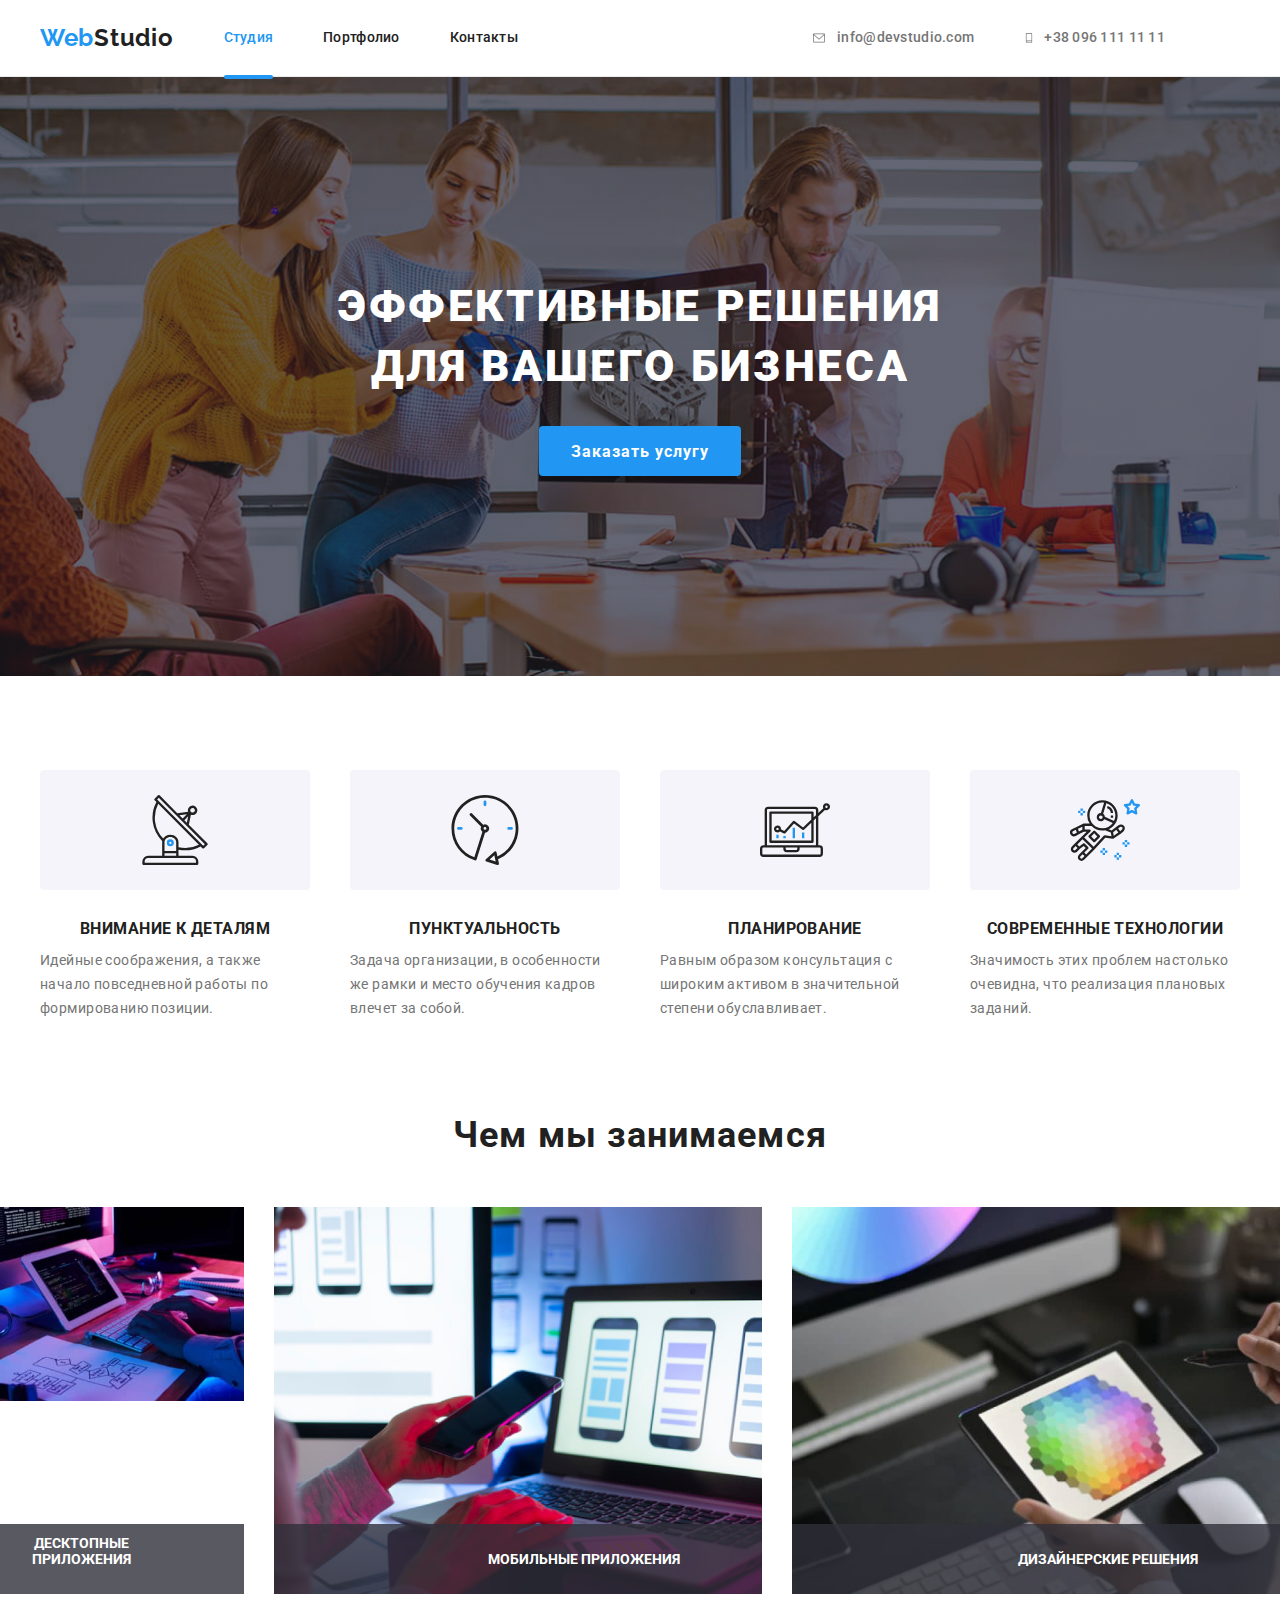
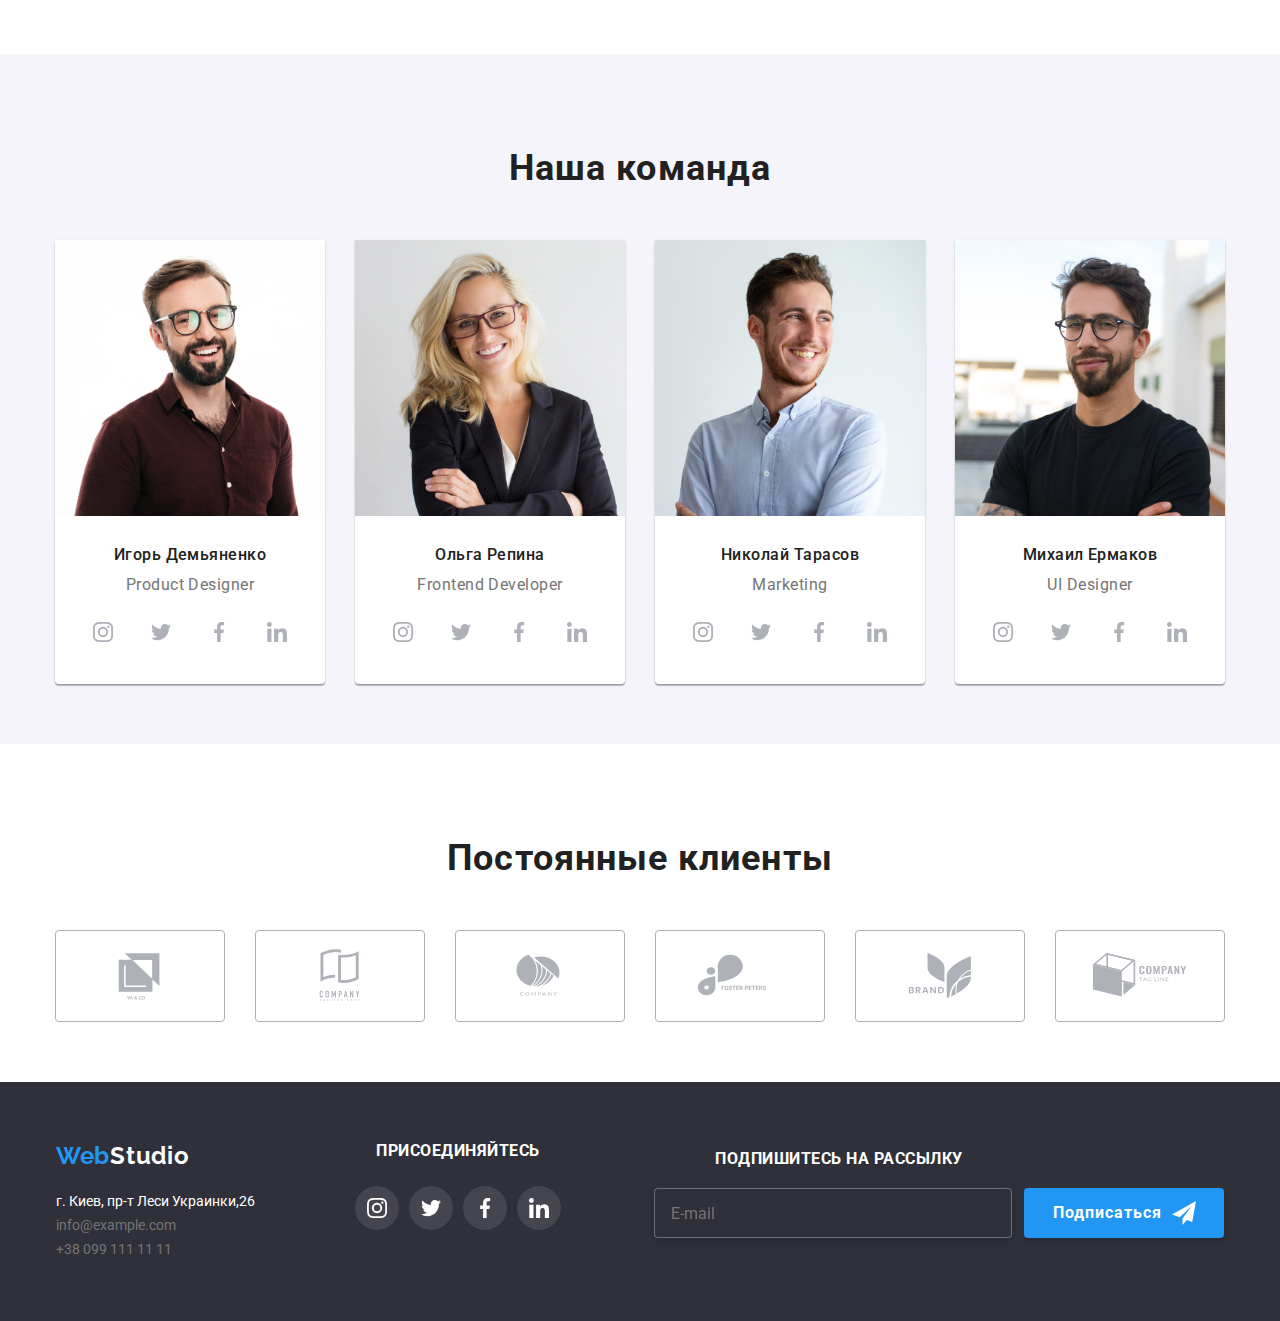
==== commit fd104f42: "CHenge" ====
--- a/index.html
+++ b/index.html
@@ -72,7 +72,6 @@
                 <li class="mobile__item"><a class="link" href="./portfolio.html" target="_blank">Портфолио</a></li>
                 <li class="mobile__item"><a class="link" href=".Cotacts.html">Контакты</a></li>
             </ul>
-            </nav>
             <ul class="mobile__adress list">
                 <li class="mobile__adress--ithem">
                     <a class="link mobile__link--tel" href="tel:+380961111111"> 
@@ -104,7 +103,6 @@
     
     <main>
         <section class="hero section">
-            <div class="">
             <h1 class="hero__text">Эффективные решения <br> для вашего бизнеса</h1>
             <button data-modal-open type="button" class="button">Заказать услугу </button>
     
@@ -215,23 +213,23 @@
                 <h3 class="team__name">Игорь Демьяненко</h3>
                 <p class="team__text" lang="en">Product Designer</p>
                 <a class="icon" href="">
-                    <svg class="team__icon" widht="20" height="20">
-                        <use href="imeges/iconsvg.svg#icon-instagram">
-                    </svg>
-                </a>
-                <a class="icon" href="">
-                    <svg class="team__icon">
-                        <use href="imeges/iconsvg.svg#icon-twitter">
-                    </svg>
-                </a>
-                <a class="icon" href="">
-                    <svg class="team__icon">
-                        <use href="imeges/iconsvg.svg#icon-facebook">
-                    </svg>
-                </a>
-                <a class="icon" href="">
-                    <svg class="team__icon">
-                        <use href="imeges/iconsvg.svg#icon-linkedin">
+                    <svg class="team__icon" width="20" height="20">
+                        <use href="imeges/iconsvg.svg#icon-instagram"></use>
+                    </svg>
+                </a>
+                <a class="icon" href="">
+                    <svg class="team__icon">
+                        <use href="imeges/iconsvg.svg#icon-twitter"></use>
+                    </svg>
+                </a>
+                <a class="icon" href="">
+                    <svg class="team__icon">
+                        <use href="imeges/iconsvg.svg#icon-facebook"></use>
+                    </svg>
+                </a>
+                <a class="icon" href="">
+                    <svg class="team__icon">
+                        <use href="imeges/iconsvg.svg#icon-linkedin"></use>
                     </svg>
                 </a>
                 </div>
@@ -245,23 +243,23 @@
                 <h3 class="team__name">Ольга Репина</h3>
                 <p class="team__text" lang="en">Frontend Developer</p>
                 <a class="icon" href="">
-                    <svg class="team__icon" widht="20" height="20">
-                        <use href="imeges/iconsvg.svg#icon-instagram">
-                    </svg>
-                </a>
-                <a class="icon" href="">
-                    <svg class="team__icon">
-                        <use href="imeges/iconsvg.svg#icon-twitter">
-                    </svg>
-                </a>
-                <a class="icon" href="">
-                    <svg class="team__icon">
-                        <use href="imeges/iconsvg.svg#icon-facebook">
-                    </svg>
-                </a>
-                <a class="icon" href="">
-                    <svg class="team__icon">
-                        <use href="imeges/iconsvg.svg#icon-linkedin">
+                    <svg class="team__icon" width="20" height="20">
+                        <use href="imeges/iconsvg.svg#icon-instagram"></use>
+                    </svg>
+                </a>
+                <a class="icon" href="">
+                    <svg class="team__icon">
+                        <use href="imeges/iconsvg.svg#icon-twitter"></use>
+                    </svg>
+                </a>
+                <a class="icon" href="">
+                    <svg class="team__icon">
+                        <use href="imeges/iconsvg.svg#icon-facebook"></use>
+                    </svg>
+                </a>
+                <a class="icon" href="">
+                    <svg class="team__icon">
+                        <use href="imeges/iconsvg.svg#icon-linkedin"></use>
                     </svg>
                 </a>
                 </div>
@@ -276,23 +274,23 @@
                 <h3 class="team__name">Николай Тарасов</h3>
                 <p class="team__text" lang="en">Marketing</p>
                 <a class="icon " href="">
-                    <svg class="team__icon" widht="20" height="20">
-                        <use href="imeges/iconsvg.svg#icon-instagram">
-                    </svg>
-                </a>
-                <a class="icon" href="">
-                    <svg class="team__icon">
-                        <use href="imeges/iconsvg.svg#icon-twitter">
-                    </svg>
-                </a>
-                <a class="icon" href="">
-                    <svg class="team__icon">
-                        <use href="imeges/iconsvg.svg#icon-facebook">
-                    </svg>
-                </a>
-                <a class="icon" href="">
-                    <svg class="team__icon">
-                        <use href="imeges/iconsvg.svg#icon-linkedin">
+                    <svg class="team__icon" width="20" height="20">
+                        <use href="imeges/iconsvg.svg#icon-instagram"></use>
+                    </svg>
+                </a>
+                <a class="icon" href="">
+                    <svg class="team__icon">
+                        <use href="imeges/iconsvg.svg#icon-twitter"></use>
+                    </svg>
+                </a>
+                <a class="icon" href="">
+                    <svg class="team__icon">
+                        <use href="imeges/iconsvg.svg#icon-facebook"></use>
+                    </svg>
+                </a>
+                <a class="icon" href="">
+                    <svg class="team__icon">
+                        <use href="imeges/iconsvg.svg#icon-linkedin"></use>
                     </svg>
                 </a>
                 </div>
@@ -307,23 +305,23 @@
                 <h3 class="team__name">Михаил Ермаков</h3>
                 <p class="team__text" lang="en">UI Designer</p>
                 <a class="icon" href="">
-                    <svg class="team__icon" widht="20" height="20">
-                        <use href="imeges/iconsvg.svg#icon-instagram">
-                    </svg>
-                </a>
-                <a class="icon" href="">
-                    <svg class="team__icon">
-                        <use href="imeges/iconsvg.svg#icon-twitter">
-                    </svg>
-                </a>
-                <a class="icon" href="">
-                    <svg class="team__icon">
-                        <use href="imeges/iconsvg.svg#icon-facebook">
-                    </svg>
-                </a>
-                <a class="icon" href="">
-                    <svg class="team__icon">
-                        <use href="imeges/iconsvg.svg#icon-linkedin">
+                    <svg class="team__icon" width="20" height="20">
+                        <use href="imeges/iconsvg.svg#icon-instagram"></use>
+                    </svg>
+                </a>
+                <a class="icon" href="">
+                    <svg class="team__icon">
+                        <use href="imeges/iconsvg.svg#icon-twitter"></use>
+                    </svg>
+                </a>
+                <a class="icon" href="">
+                    <svg class="team__icon">
+                        <use href="imeges/iconsvg.svg#icon-facebook"></use>
+                    </svg>
+                </a>
+                <a class="icon" href="">
+                    <svg class="team__icon">
+                        <use href="imeges/iconsvg.svg#icon-linkedin"></use>
                     </svg>
                 </a>
                 </div>
@@ -419,8 +417,8 @@
         <ul class="list center__list">
             <li class="list center__items">
                 <a class="link join--link" href="">
-                <svg class="team__icon" widht="20" height="20">
-                    <use href="imeges/iconsvg.svg#icon-instagram">
+                <svg class="team__icon" width="20" height="20">
+                    <use href="imeges/iconsvg.svg#icon-instagram"></use>
                 </svg>
             </a>
         </li>
@@ -428,31 +426,33 @@
             <li class="list center__items">
                 <a class="link join--link" href="">
                 <svg class="team__icon">
-                    <use href="imeges/iconsvg.svg#icon-twitter">
+                    <use href="imeges/iconsvg.svg#icon-twitter"></use>
                 </svg>
             </a>
         </li>   
             <li class="list center__items">
                 <a class="link join--link" href="">
                 <svg class="team__icon">
-                    <use href="imeges/iconsvg.svg#icon-facebook">
+                    <use href="imeges/iconsvg.svg#icon-facebook"></use>
                 </svg>
             </a>
         </li> 
             <li class="list center__items">
                 <a class="link join--link" href="">
                 <svg class="team__icon">
-                    <use href="imeges/iconsvg.svg#icon-linkedin">
+                    <use href="imeges/iconsvg.svg#icon-linkedin"></use>
                 </svg>
             </a>
         </li>  
-            </div>
+        </ul>
+    </div>
+            
             </div>
             <div class="footer__right">
             <div class="right__conteiner">
                 <p class="join">Подпишитесь на рассылку</p>
                 <label class="right__mail--footer" for="mail-fotter">
-                    <input class="input-mail" type="mail-fotter" id="mail-fotter" name="mail-fotter" placeholder="E-mail">
+                    <input class="input-mail" type="text" id="mail-fotter" name="mail-fotter" placeholder="E-mail">
                 </label>
             </div>
 
@@ -463,9 +463,8 @@
             </button>
             </div>
 
-    </div>
-
-</div>
+        </div>
+    
 </footer>
 
 
@@ -478,7 +477,7 @@
         </svg>
         <p class="modal__text">Оставьте свои данные, мы вам перезвоним</p>
         <div class="form">
-            <label for="form__name">Имя</label>
+            <label for="name">Имя</label>
             <input class="form__input" type="text" name="name" id="name" required>
             <svg class="form__icon">
                 <use href="imeges/iconsvg.svg#icon-person-black"></use>
@@ -503,14 +502,14 @@
 
         <div class="form">
             <label for="comment">Комментарий</label>
-            <textarea type="comment" name="comment" id="comment" placeholder="Введите текст"></textarea>
+            <textarea  name="comment" id="comment" placeholder="Введите текст"></textarea>
         </div>
 
         <div class="checkbox">
-            <input class="visually-hidden checkbox__input" type="checkbox" name="topic" id="topic" width="16" height="15">
+            <input class="visually-hidden checkbox__input" type="checkbox" name="topic" id="topic">
             <label class="checkbox__lable" for="topic">
                 <span class="checkbox__conteiner">
-                    <svg class="checkbox__icon" height="16" wigth="15">
+                    <svg class="checkbox__icon" height="16" width="15">
                         <use href="imeges/iconsvg.svg#icon-check"></use>
                     </svg>
                 </span>
--- a/css/main.min.css
+++ b/css/main.min.css
@@ -1,2 +1,2 @@
-:root{--prymary-text-color: #212121;--title-text-color: #2196f3;--ithem-text-color: #757575;--button-color: #2196f3;--hero-color: #ffffff;--letter-spacing: 0.03em;--background-color: #2f303a}.visually-hidden{position:absolute;width:1px;height:1px;margin:-1px;border:0;padding:0;white-space:nowrap;clip-path:inset(100%);clip:rect(0 0 0 0);overflow:hidden}.list{list-style:none;margin-top:0;margin-bottom:0;margin-left:0}p,h1,h2,h3,h4,h5,h6{margin:0}ul,ol{margin:0;padding-left:0}img{display:block}body{font-family:Roboto, sans-serif;background-color:#fff;margin:auto}img{display:block;width:100%;height:auto;max-width:100%}.button{box-sizing:border-box;display:inline-block;padding:10px 32px;font-family:inherit;background:var(--button-color);box-shadow:0px 4px 4px rgba(0,0,0,0.15);border-radius:4px;cursor:pointer;min-width:200px;min-height:50px;color:#ffffff;font-weight:bold;font-size:16px;line-height:1.87;letter-spacing:0.06em;border:none;transition:box-shadow 250ms,background 250ms,color 250ms cubic-bezier(0.4, 0, 0.2, 1)}.button:focus,.button:hover{background:#188ce8}.button-ithem{display:inline-block;font-family:Roboto;font-weight:500;font-size:16px;line-height:26px;color:#212121;border-radius:4px;cursor:pointer;padding:6px 22px;border:none;transition:color 250ms,background-color 250ms,box-shadow 250ms cubic-bezier(0.4, 0, 0.2, 1)}.button-ithem:hover,.button-ithem:focus{background:#2196f3;box-shadow:0px 4px 4px rgba(0,0,0,0.15);color:#f5f4fa}.conteiner{padding-left:15px;padding-right:15px;margin:auto;width:100%}@media screen and (min-width: 320px) and (max-width: 767px){.conteiner{margin:0;width:100%}}@media screen and (min-width: 320px) and (max-width: 767px) and (min-width: 768px) and (max-width: 1199px){.conteiner{width:100%}}@media screen and (min-width: 320px) and (max-width: 767px) and (min-width: 1200px){.conteiner{width:1200px}}.link{text-decoration:none;color:var(--prymary-text-color)}.link:hover,.link:focus{color:#2196f3;transition:color 250ms cubic-bezier(0.4, 0, 0.2, 1)}.section{text-align:center;margin-top:0;margin-bottom:0;padding-bottom:94px}@media screen and (min-width: 320px) and (max-width: 1599px){.section{padding-bottom:60px}}.text,.ithem__adress--color{font-family:Roboto;font-style:normal;font-size:14px}.header__item,.adress__ithem{font-weight:500;font-size:14px;line-height:1.14;letter-spacing:0.02em}.heading{font-size:36px;margin-top:0%;margin-bottom:0%;padding-bottom:50px;line-height:1.16;color:var(--prymary-text-color);letter-spacing:var(--letter-spacing)}.paragraph__text{margin-top:0;margin-bottom:0;color:#757575;font-size:14px;line-height:1.71;letter-spacing:var(--letter-spacing)}.head__text,.join{color:#212121;margin-bottom:10px;font-weight:bold;line-height:16px;line-height:1.14;text-transform:uppercase;letter-spacing:var(--letter-spacing)}.form{position:relative;display:flex;flex-direction:column;margin-bottom:10px}.form label{font-size:12px;line-height:14px;letter-spacing:0.01em;color:#757575;margin-bottom:4px}.form input{width:100%;height:40px;outline:none;padding:12px 42px;border-radius:4px;border:1px solid rgba(33,33,33,0.2);transition:outline 250ms,border 250ms cubic-bezier(0.4, 0, 0.2, 1)}.form input:focus,.form input:hover{border:1px solid var(--button-color);outline:1px solid var(--button-color)}.modal__text{font-weight:bold;font-size:20px;line-height:23px;text-align:center;letter-spacing:0.03em;margin-bottom:12px;color:var(--prymary-text-color)}.modal__icon{position:absolute;display:inline-flex;top:8px;right:8px;fill:#000;border:1px solid rgba(0,0,0,0.1);border-radius:50%;color:var(--title-text-color);cursor:pointer;transition:fill 250ms cubic-bezier(0.4, 0, 0.2, 1)}.modal__icon:hover,.modal__icon:focus{fill:currentColor}.form__icon{position:absolute;display:inline-flex;top:28px;left:12px;width:18px;height:18px;fill:#212121;color:var(--title-text-color);transition:fill 250ms cubic-bezier(0.4, 0, 0.2, 1)}.form__input:focus+.form__icon,.form__input:hover+.form__icon{fill:currentColor;color:var(--title-text-color)}textarea{width:100%;height:120px;padding:12px 16px;resize:none;border:1px solid rgba(33,33,33,0.2);border-radius:4px;transition:border 250ms,outline 250ms cubic-bezier(0.4, 0, 0.2, 1)}textarea:hover,textarea:focus{border:1px solid var(--button-color);outline:var(--title-text-color)}textarea::placeholder{font-size:14px;line-height:16px;letter-spacing:0.01em;color:rgba(117,117,117,0.5)}.checkbox{width:100%;display:flex;justify-content:center;align-items:center;margin-bottom:20px}.checkbox label{letter-spacing:0.03em;color:#757575}.checkbox__icon{display:inline-flex;width:16px;height:15px;background-color:#fff;border:2px solid var(--prymary-text-color);border-radius:2px;fill:transparent;transition:background-color 250ms,fill 250ms cubic-bezier(0.4, 0, 0.2, 1)}.checkbox__input:checked+.checkbox__lable .checkbox__icon{background-color:var(--title-text-color);fill:#fff;border:transparent;transition:background-color 250ms,fill 250ms cubic-bezier(0.4, 0, 0.2, 1)}.checkbox__conteiner{margin-right:8px}.checkbox__lable{display:flex;justify-content:center;align-items:center}@media screen and (max-width: 1199){.checkbox__lable{justify-content:center}}.checkbox__text{border-bottom:1px solid var(--button-color);color:#2196f3;margin-left:2px;font-size:14px;line-height:14px}@media screen and (max-width: 1199px){.checkbox__text{font-size:12px;line-height:14px;letter-spacing:0.03em}}.modal__btn{display:flex;justify-content:center;margin-top:20px}.text__form{font-size:14px;line-height:24px}@media screen and (max-width: 1199px){.text__form{font-size:12px;line-height:14px;letter-spacing:0.03em}}.backdrop{position:fixed;width:100%;height:100%;top:0%;left:0;transition:opacity 250ms, visibility 250ms;background:rgba(0,0,0,0.2)}.backdrop.is-hidden{opacity:0;pointer-events:none;visibility:hidden}.modal{position:fixed;width:90vw;height:581px;top:50%;left:50%;transform:translate(-50%, -50%);transition:transform 250ms;padding:40px;background:#ffffff;box-shadow:0px 1px 3px rgba(0,0,0,0.12),0px 1px 1px rgba(0,0,0,0.14),0px 2px 1px rgba(0,0,0,0.2);border-radius:4px}@media screen and (min-width: 480px){.modal{width:450px}}@media screen and (min-width: 1200px){.modal{width:528px}}.icon,.join--link{display:inline-flex;height:44px;width:44px;background-color:#fff;border-radius:50%;margin-top:16px;margin-right:10px;justify-content:center;align-items:center;color:#afb1b8;fill:currentColor;transition:background-color 250ms,color 250ms cubic-bezier(0.4, 0, 0.2, 1)}.icon:hover,.join--link:hover,.icon:focus,.join--link:focus{background-color:var(--button-color);color:#fff}.icon:last-child,.join--link:last-child{margin-right:0}.team__icon{width:20px;height:20px;background-size:cover;object-position:center}@media screen and (min-width: 768px){.mobile__btn--open{display:none}}@media screen and (max-width: 767px){.mobile__btn--open{position:absolute;top:10px;right:15px;padding:0;border:0;background-color:#fff}.mobile.is-hidden{opacity:0;pointer-events:none;visibility:hidden;transform:translateX(-100%);transition:transform 250ms}.mobile{position:fixed;width:480px;height:100vh;top:0;left:0%;background-color:#fff;z-index:2;padding:48px 0 40px 40px;display:flex;flex-direction:column;justify-content:space-between;transform:translateY(0%);transition:transform 250ms}}@media screen and (max-width: 767px) and (max-width: 450px){.mobile{padding-left:20px}}@media screen and (max-width: 767px){.mobile__conteiner{width:100%}.mobile__btn{position:absolute;top:10px;right:25px;padding:0;border:0;background-color:#fff}.mobile__item{font-weight:500;font-size:40px;line-height:47px;color:#212121;margin-bottom:35px}.mobile__item:last-child{margin-bottom:202px}.current__mobile{color:var(--button-color)}}.mobile__link--tel{font-weight:500;font-size:34px;line-height:40px;letter-spacing:0.02em;color:var(--button-color)}.mobile__link--mail{font-weight:500;font-size:24px;line-height:28px;letter-spacing:0.02em;color:var(--ithem-text-color)}.mobile__adress--ithem{margin-bottom:32px}.mobile__social--list{display:flex;justify-content:flex-start;align-items:center;margin-top:32px}.mobile__social--link{font-style:normal;font-weight:500;font-size:18px;line-height:22px;letter-spacing:0.02em;color:#2196f3}.mobile__social--ithem{margin-right:20px}.mobile__social--ithem:last-child{margin-right:0}.mobile__icon--open{color:var(--button-color)}.mobile__icon--open:hover{fill:currentColor}@media screen and (min-width: 768px){.mobile{display:none}}.header{position:relative;padding-top:24px;padding-bottom:24px;background-color:var(--hero-color);border-bottom:1px solid #ececec;margin-left:auto;margin-right:auto}@media screen and (min-width: 320px) and (max-width: 767px){.header{padding:16px 15px;position:relative;max-width:480px;margin-left:0;margin-right:0}}@media screen and (min-width: 768px) and (max-width: 1199px){.header{padding:21px 15px;max-width:768px}}@media screen and (min-width: 1200px){.header{padding-left:15px;padding-right:15px}}.header__conteiner{display:flex;max-width:1200px;margin-right:auto;margin-left:auto}@media screen and (min-width: 320px) and (max-width: 767px){.header__conteiner{margin-right:auto;margin-left:auto}}.header__adress{display:flex;justify-content:center;align-items:center;margin-left:auto;margin-right:25px}@media screen and (min-width: 320px) and (max-width: 767px){.header__adress{display:none}}@media screen and (min-width: 768px) and (max-width: 1199px){.header__adress{flex-direction:column;margin-right:0}}.header__nav{display:flex;align-items:center}.header__nav .header__list{display:flex}@media screen and (min-width: 320px) and (max-width: 767px){.header__nav .header__list{display:none}}.header__item{color:#212121;margin-left:50px}.adress__ithem{display:flex;flex-direction:row;align-items:center;color:#757575;line-height:1.71}.adress__ithem:first-child{margin-right:50px}@media screen and (min-width: 768px) and (max-width: 1199px){.adress__ithem:first-child{margin-right:0}.adress__ithem:last-child{margin-right:15px}}.current{position:relative;display:flex;flex-direction:column;color:var(--title-text-color)}.current::after{content:'';display:inline-block;position:absolute;bottom:-33px;width:100%;height:4px;color:var(--button-color);background:#2196f3;border-radius:2px}@media screen and (min-width: 768px) and (max-width: 1199px){.current::after{bottom:-39px}}.adress__link{display:flex;flex-direction:row;align-items:center;color:var(--ithem-text-color)}.icon-mail{align-items:flex-start;margin-right:10px;fill:currentColor}@media screen and (min-width: 768px) and (max-width: 1199px){.icon-mail{margin-right:8px;width:14px}}.icon-phone{justify-self:start;margin-right:10px;cursor:pointer;fill:currentColor}@media screen and (min-width: 768px) and (max-width: 1199px){.icon-phone{margin-right:8px;height:14px}}.hero{padding:200px 0 200px;max-width:1600px;margin-right:auto;margin-left:auto;background-color:var(--background-color);background-image:linear-gradient(rgba(47,48,58,0.4), rgba(47,48,58,0.4)),url(../imeges/Img.jpg);background-repeat:no-repeat;background-position:center;background-size:cover}@media (min-device-pixel-ratio: 2), (min-resolution: 192dpi), (min-resolution: 2dppx){.hero{background-image:linear-gradient(rgba(47,48,58,0.4), rgba(47,48,58,0.4)),url(../../imeges/img--desktop-2.jpg)}}@media screen and (min-width: 320px) and (max-width: 767px){.hero{padding:118px 60px 118px 60px;background-image:linear-gradient(rgba(47,48,58,0.4), rgba(47,48,58,0.4)),url(../../imeges/Header.jpg);background-repeat:no-repeat;background-position:center;background-size:cover}}@media (min-device-pixel-ratio: 2), (min-resolution: 192dpi), (min-resolution: 2dppx){.hero{background-image:linear-gradient(rgba(47,48,58,0.4), rgba(47,48,58,0.4)),url(../../imeges/Header-2.jpg)}}@media screen and (min-width: 768px) and (max-width: 1199px){.hero{padding:118px 204px;padding:118px 60px 118px 60px;background-image:linear-gradient(rgba(47,48,58,0.4), rgba(47,48,58,0.4)),url(../../imeges/header--tab.jpg);background-repeat:no-repeat;background-position:center;background-size:cover}}@media screen and (min-width: 768px) and (max-width: 1199px) and (min-device-pixel-ratio: 2), screen and (min-width: 768px) and (max-width: 1199px) and (min-resolution: 192dpi), screen and (min-width: 768px) and (max-width: 1199px) and (min-resolution: 2dppx){.hero{background-image:linear-gradient(rgba(47,48,58,0.4), rgba(47,48,58,0.4)),url(../../imeges/header-tab-2.jpg)}}@media screen and (min-width: 1200px) and (min-device-pixel-ratio: 2), screen and (min-width: 1200px) and (min-resolution: 192dpi), screen and (min-width: 1200px) and (min-resolution: 2dppx){.hero{background-image:linear-gradient(rgba(47,48,58,0.4), rgba(47,48,58,0.4)),url(../../imeges/img--desktop-2.jpg)}}.hero__text{font-family:Roboto;font-style:normal;font-weight:900;font-size:44px;line-height:1.36;color:#ffffff;text-transform:uppercase;letter-spacing:0.06em;margin-top:0;margin-bottom:30px}@media screen and (min-width: 320px) and (max-width: 1199px){.hero__text{font-size:26px}}.head__text,.join{margin-bottom:10px;text-align:center}@media screen and (min-width: 768px) and (max-width: 1199px){.head__text,.join{text-align:left}}.about{padding:94px 0 94px;margin-right:auto;margin-left:auto}@media screen and (min-width: 320px) and (max-width: 767px){.about{padding:60px 0 60px 0;display:flex;flex-direction:column;align-items:center;justify-content:center}}@media screen and (min-width: 768px) and (max-width: 1199px){.about{padding:60px 0 60px 0;display:flex;flex-direction:column}}@media screen and (min-width: 768px) and (max-width: 1199px){.about__conteiner{max-width:768}}@media screen and (min-width: 1200px){.about__conteiner{max-width:1200px}}@media screen and (min-width: 768px) and (max-width: 1199px){.about__list{justify-content:center;display:flex;flex-wrap:wrap}}@media screen and (min-width: 1200px){.about__list{display:flex;flex-direction:row;justify-content:space-between}}.about__items{width:270px;margin-left:30px;justify-content:center;align-content:flex-start;text-align:left}@media screen and (min-width: 320px) and (max-width: 767px){.about__items{width:100%;margin-top:30px;margin-left:0}.about__items:first-child{margin-top:0}}@media screen and (min-width: 768px) and (max-width: 1199px){.about__items{width:calc(100% / 2 - 15px);margin-left:0}.about__items:nth-child(2n){margin-left:30px}}.about__items:first-child{margin-left:0}.about__icon{display:flex;background-color:#f5f4fa;width:270px;height:120px;justify-content:center;align-items:center;margin-bottom:30px;border-radius:4px}@media screen and (min-width: 320px) and (max-width: 767px){.about__icon{width:100%;margin:30px 0 30px 0}.about__icon:first-child{margin-top:0}}@media screen and (min-width: 768px) and (max-width: 1199px){.about__icon{width:100%}}@media screen and (min-width: 320px) and (max-width: 1199px){.work{display:none}}.work__list{display:flex;justify-content:center}.work__photo{position:relative;margin-left:30px}.work__photo:first-child{margin-left:0}.work__text{position:absolute;margin:0;font-size:14px;line-height:16px;bottom:27px;right:82px;color:#fff;text-transform:uppercase}.work__fon{position:absolute;bottom:0;width:100%;height:70px;background:rgba(47,48,58,0.8)}.team{background-color:#f5f4fa;padding-top:94px;display:flex;flex-wrap:wrap;flex-direction:row;justify-content:center}@media screen and (min-width: 320px) and (max-width: 767px){.team{padding:60px 0 60px}}@media screen and (min-width: 768px) and (max-width: 1199px){.team{padding:60px 0 60px}}.team__text{font-size:16px;line-height:19px;letter-spacing:0.03em;color:#757575}.team__conteiner{padding-top:30px;padding-bottom:30px}@media screen and (min-width: 320px) and (max-width: 767px){.team__conteiner{width:100%}}@media screen and (min-width: 768px){.team__list{display:flex;flex-wrap:wrap;justify-content:center}}.team__title{margin-right:30px;background:#ffffff;box-shadow:0px 1px 3px rgba(0,0,0,0.12),0px 1px 1px rgba(0,0,0,0.14),0px 2px 1px rgba(0,0,0,0.2);border-radius:0px 0px 4px 4px}@media screen and (min-width: 320px) and (max-width: 767px){.team__title{margin-bottom:30px;margin-right:0}.team__title:last-child{margin-bottom:30px}}@media screen and (min-width: 768px) and (max-width: 1199px){.team__title{width:calc(100% / 2 - 15px);margin-bottom:30px}.team__title:nth-child(2n){margin-right:0}.team__title:nth-child(n+3){margin-bottom:0}}@media screen and (min-width: 1200px){.team__title{width:270px}}.team__title:last-child{margin:0}.team__name{font-weight:500;font-size:16px;line-height:1.18;color:#212121;margin-bottom:10px;text-transform:none;letter-spacing:var(--letter-spacing)}.clients{padding-top:94px}@media screen and (min-width: 320px) and (max-width: 767px){.clients{padding:60px 0 60px 0}}@media screen and (min-width: 768px) and (max-width: 1199px){.clients{padding:60px 0 60px}}.clients__list{display:inline-flex;justify-content:center;align-items:center}@media screen and (max-width: 479px){.clients__list{display:flex;flex-direction:column;justify-content:center;align-items:center}}@media screen and (min-width: 480px) and (max-width: 767px){.clients__list{display:flex;flex-direction:row;flex-wrap:wrap;justify-content:center}}@media screen and (min-width: 768px) and (max-width: 1199px){.clients__list{display:flex;flex-direction:row;flex-wrap:wrap;justify-content:center;padding-left:-10px;padding-right:-10px}}.clients__ithems{margin-right:30px;fill:#afb1b8}.clients__ithems:last-child{margin-right:0}@media screen and (max-width: 479px){.clients__ithems{margin-right:0;width:210px;margin-bottom:30px}}@media screen and (min-width: 480px) and (max-width: 767px){.clients__ithems{display:flex;flex-direction:column;flex-direction:wrap;width:210px;margin-right:0;fill:#afb1b8;margin-bottom:30px}.clients__ithems:nth-child(2n){margin-left:30px}}@media screen and (min-width: 768px) and (max-width: 1199px){.clients__ithems{display:flex;flex-direction:column;flex-direction:wrap;width:226px;margin-right:30px;margin-bottom:30px}.clients__ithems:nth-child(3n){margin:0;margin-bottom:30px}.clients__ithems:nth-child(n+4){margin-bottom:0}}.client__icons{display:inline-flex;width:170px;height:92px;justify-content:center;align-items:center;background-color:#fff;border:1px solid #afb1b8;border-radius:4px;color:#afb1b8;fill:currentColor;transition:color 250ms,border 250ms cubic-bezier(0.4, 0, 0.2, 1)}.client__icons:focus,.client__icons:hover{border:1px solid var(--button-color);color:var(--button-color)}@media screen and (min-width: 320px) and (max-width: 767px){.client__icons{width:210px}}@media screen and (min-width: 768px) and (max-width: 1199px){.client__icons{width:226px}}.ithem__adress{color:#757575;font-style:normal;font-weight:normal;font-size:14px;line-height:1.71;margin-top:9px}.ithem__adress--color{color:#fff;line-height:1.71}.join{color:#fff}.join--link{background:rgba(255,255,255,0.1);fill:#fff}.footer{background-color:var(--background-color);padding:60px 0 60px}@media screen and (min-width: 320px) and (max-width: 767px){.footer{padding:60px 0 60px}}@media screen and (min-width: 768px) and (max-width: 1199px){.footer{padding:60px 0 60px}}.footer .footer__backgraund{display:flex;justify-content:center;align-items:baseline}@media screen and (min-width: 320px) and (max-width: 767px){.footer .footer__backgraund{display:flex;flex-direction:column;align-items:center;justify-content:center}}@media screen and (min-width: 768px) and (max-width: 1199px){.footer .footer__backgraund{flex-direction:column;justify-content:center;align-items:center}}.footer__backgraund--progects{padding-left:15px;padding-right:15px}@media screen and (min-width: 768px) and (max-width: 1199px){.footer__conteiners--centr{display:flex;margin-bottom:60px}}@media screen and (min-width: 1200px){.footer__conteiners--centr{display:flex;margin-left:15px}}@media screen and (min-width: 320px) and (max-width: 767px){.footer__left{display:flex;flex-direction:column;justify-content:center;align-items:center}}@media screen and (min-width: 768px) and (max-width: 1199px){.footer__left{display:flex;flex-direction:column;justify-content:center;align-items:center}}.adress{margin-top:20px}@media screen and (min-width: 320px) and (max-width: 767px){.adress{align-items:center}}@media screen and (min-width: 320px) and (max-width: 767px){.adress__list{align-items:center;text-align:center}}@media screen and (min-width: 768px) and (max-width: 1199px){.adress__list{align-items:center;text-align:center}}.footer__center{margin-left:100px}@media screen and (min-width: 320px) and (max-width: 767px){.footer__center{margin-top:60px;margin-left:0}}@media screen and (min-width: 768px) and (max-width: 1199px){.footer__center{margin-left:165px;display:flex;flex-direction:column;align-items:center}}.center__list{display:inline-flex}@media screen and (min-width: 320px) and (max-width: 767px){.center__list{align-items:center}}.center__items+.center__items{margin-left:10px}.footer__right{display:flex;justify-content:center}@media screen and (min-width: 320px) and (max-width: 767px){.footer__right{flex-direction:column;justify-content:center;align-items:center;margin-top:60px;width:100%}}@media screen and (min-width: 768px) and (max-width: 1199px){.footer__right{flex-direction:column;justify-content:center;align-items:center;margin-left:auto;margin-right:auto}}.right__conteiner{display:flex;flex-direction:column;margin-left:93px}@media screen and (min-width: 320px) and (max-width: 767px){.right__conteiner{width:100%;margin-left:0;flex-direction:column;justify-content:center;align-items:center}}@media screen and (min-width: 768px) and (max-width: 1199px){.right__conteiner{flex-direction:column;justify-content:center;align-items:center;margin-left:0}}.right__conteiner p{margin-bottom:20px}.right__conteiner input{min-width:358px;height:50px;padding:15px 16px;outline:none;background-color:#2f303a;border:1px solid rgba(255,255,255,0.3);box-sizing:border-box;filter:drop-shadow(0px 4px 4px rgba(0,0,0,0.15));border-radius:4px;color:#fff;margin-right:12px}@media screen and (min-width: 320px) and (max-width: 767px){.right__conteiner input{display:inline-block;min-width:100%;height:50px;color:#fff;margin-bottom:20px;margin-right:0}}@media screen and (min-width: 768px) and (max-width: 1199px){.right__conteiner input{display:inline-block;width:450px;height:50px;color:#fff;margin-right:0}}.footer__right button{display:inline-flex;text-align:center;align-items:center;padding:10px 0 10px 29px;margin-top:38px}@media screen and (min-width: 320px) and (max-width: 767px){.footer__right button{margin-top:0}}.footer__right button::after{content:'';align-self:center;align-items:center}@media screen and (min-width: 320px) and (max-width: 767px){.right__mail--footer{width:100%}}.icon--send{margin-left:10px}.overlay{position:relative;overflow:hidden}.conteiner__overlay{position:absolute;width:100%;height:100%;text-align:start;opacity:1;bottom:0;right:0;background:rgba(33,150,243,0.9);transform:translateY(100%);transition:transform 250ms cubic-bezier(0.4, 0, 0.2, 1)}@media screen and (max-width: 480px){.conteiner__overlay{max-width:450px}}.progects__list:hover .conteiner__overlay{transform:translateY(0);opacity:1}.text__overlay{max-width:322px;margin:63px 24px;font-size:18px;line-height:28px;letter-spacing:0.03em;color:#ffffff}.progects{display:flex;justify-content:center;margin-top:50px}@media screen and (min-width: 320px) and (max-width: 767px){.progects{margin-top:40px;padding-left:15px;padding-right:15px}}@media screen and (min-width: 768px) and (max-width: 1199px){.progects{margin-top:30px;width:768px;padding-left:15px;padding-right:15px;margin-left:auto;margin-right:auto}}@media screen and (min-width: 1200px){.progects{width:1200px;padding-left:15px;padding-right:15px;margin-left:auto;margin-right:auto}}.progects__title{display:flex;flex-wrap:wrap}@media screen and (min-width: 320px) and (max-width: 767px){.progects__title{flex-direction:column;align-content:center;width:100%}}@media screen and (min-width: 768px) and (max-width: 1199px){.progects__title{justify-content:center;align-items:center;width:100%}}.ithem__progects{font-weight:bold;font-size:18px;line-height:2;color:#212121;letter-spacing:0.06em;margin-bottom:4px}.text__progects{font-size:16px;line-height:1.87;color:#757575;letter-spacing:var(--letter-spacing)}.progects__list{background:#ffffff;border:1px solid #eeeeee;box-sizing:border-box;margin-left:30px;margin-bottom:30px;text-align:left;transition:box-shadow 250ms cubic-bezier(0.4, 0, 0.2, 1)}.progects__list:hover{box-shadow:0px 1px 1px rgba(0,0,0,0.12),0px 4px 4px rgba(0,0,0,0.06),1px 4px 6px rgba(0,0,0,0.16)}@media screen and (max-width: 1200px){.progects__list{width:calc(100% / 3 - 15px)}.progects__list:nth-child(3n+1){margin-left:0px}}@media screen and (min-width: 320px) and (max-width: 767px){.progects__list{margin-left:0;width:100%}}@media screen and (min-width: 768px) and (max-width: 1199px){.progects__list{width:354px;margin-left:0px}.progects__list:nth-child(2n){margin-left:30px}.progects__list:last-child{margin-right:auto;margin-left:15px}}.conteiner__progects{padding:20px 0 20px 24px}.list-buttons{display:flex;justify-content:center;margin-top:100px}@media screen and (min-width: 320px) and (max-width: 767px){.list-buttons{margin-top:0;display:flex;flex-wrap:wrap;justify-content:flex-start}}@media screen and (min-width: 768px) and (max-width: 1199px){.list-buttons{margin-top:0;justify-content:center;align-self:center}}.conteiner__bnt{margin-top:94px}@media screen and (min-width: 320px) and (max-width: 767px){.conteiner__bnt{display:flex;flex-wrap:wrap;padding-left:15px;padding-right:15px;margin-top:60px}}@media screen and (min-width: 768px) and (max-width: 1199px){.conteiner__bnt{margin-top:60px}}.buttons-num{margin-right:8px}.buttons-num:last-child{margin-right:0}@media screen and (min-width: 320px) and (max-width: 767px){.buttons-num:nth-last-child(-n+2){margin-top:15px}.buttons-num:nth-child(3){margin-right:30px}}@media screen and (min-width: 768px) and (max-width: 1199px){.buttons-num{margin-top:0}}.logo,.logo-studio,.logo__footer{font-family:Raleway;font-weight:bold;font-size:26px;line-height:1.19;letter-spacing:0.03em}.logo{color:#2196f3;margin-bottom:20px;font-size:24px;line-height:1.16}.logo-studio{color:#212121;font-size:24px;line-height:1.16}.logo__footer{color:#ffffff;font-size:24px;line-height:1.16}
+:root{--prymary-text-color: #212121;--title-text-color: #2196f3;--ithem-text-color: #757575;--button-color: #2196f3;--hero-color: #ffffff;--letter-spacing: 0.03em;--background-color: #2f303a}.visually-hidden{position:absolute;width:1px;height:1px;margin:-1px;border:0;padding:0;white-space:nowrap;clip-path:inset(100%);clip:rect(0 0 0 0);overflow:hidden}.list{list-style:none;margin-top:0;margin-bottom:0;margin-left:0}p,h1,h2,h3,h4,h5,h6{margin:0}ul,ol{margin:0;padding-left:0}img{display:block}body{font-family:Roboto, sans-serif;background-color:#fff;margin:auto}img{display:block;width:100%;height:auto;max-width:100%}.button{box-sizing:border-box;display:inline-block;padding:10px 32px;font-family:inherit;background:var(--button-color);box-shadow:0px 4px 4px rgba(0,0,0,0.15);border-radius:4px;cursor:pointer;min-width:200px;min-height:50px;color:#ffffff;font-weight:bold;font-size:16px;line-height:1.87;letter-spacing:0.06em;border:none;transition:box-shadow 250ms,background 250ms,color 250ms cubic-bezier(0.4, 0, 0.2, 1)}.button:focus,.button:hover{background:#188ce8}.button-ithem{display:inline-block;font-family:Roboto;font-weight:500;font-size:16px;line-height:26px;color:#212121;border-radius:4px;cursor:pointer;padding:6px 22px;border:none;transition:color 250ms,background-color 250ms,box-shadow 250ms cubic-bezier(0.4, 0, 0.2, 1)}.button-ithem:hover,.button-ithem:focus{background:#2196f3;box-shadow:0px 4px 4px rgba(0,0,0,0.15);color:#f5f4fa}.conteiner{margin:auto;width:100%}@media screen and (min-width: 320px) and (max-width: 767px){.conteiner{margin:0;width:100%}}@media screen and (min-width: 320px) and (max-width: 767px) and (min-width: 768px) and (max-width: 1199px){.conteiner{width:100%}}@media screen and (min-width: 320px) and (max-width: 767px) and (min-width: 1200px){.conteiner{width:1200px;padding-left:0;padding-right:0}}.link{text-decoration:none;color:var(--prymary-text-color)}.link:hover,.link:focus{color:#2196f3;transition:color 250ms cubic-bezier(0.4, 0, 0.2, 1)}.section{text-align:center;margin-top:0;margin-bottom:0;padding-bottom:94px}@media screen and (min-width: 320px) and (max-width: 1599px){.section{padding-bottom:60px}}.text,.ithem__adress--color{font-family:Roboto;font-style:normal;font-size:14px}.header__item,.adress__ithem{font-weight:500;font-size:14px;line-height:1.14;letter-spacing:0.02em}.heading{font-size:36px;margin-top:0%;margin-bottom:0%;padding-bottom:50px;line-height:1.16;color:var(--prymary-text-color);letter-spacing:var(--letter-spacing)}.paragraph__text{margin-top:0;margin-bottom:0;color:#757575;font-size:14px;line-height:1.71;letter-spacing:var(--letter-spacing)}.head__text,.join{color:#212121;margin-bottom:10px;font-weight:bold;line-height:16px;line-height:1.14;text-transform:uppercase;letter-spacing:var(--letter-spacing)}.form{position:relative;display:flex;flex-direction:column;margin-bottom:10px}.form label{font-size:12px;line-height:14px;letter-spacing:0.01em;color:#757575;margin-bottom:4px}.form input{width:100%;height:40px;outline:none;padding:12px 42px;border-radius:4px;border:1px solid rgba(33,33,33,0.2);transition:outline 250ms,border 250ms cubic-bezier(0.4, 0, 0.2, 1)}.form input:focus,.form input:hover{border:1px solid var(--button-color);outline:1px solid var(--button-color)}.modal__text{font-weight:bold;font-size:20px;line-height:23px;text-align:center;letter-spacing:0.03em;margin-bottom:12px;color:var(--prymary-text-color)}.modal__icon{position:absolute;display:inline-flex;top:8px;right:8px;fill:#000;border:1px solid rgba(0,0,0,0.1);border-radius:50%;color:var(--title-text-color);cursor:pointer;transition:fill 250ms cubic-bezier(0.4, 0, 0.2, 1)}.modal__icon:hover,.modal__icon:focus{fill:currentColor}.form__icon{position:absolute;display:inline-flex;top:28px;left:12px;width:18px;height:18px;fill:#212121;color:var(--title-text-color);transition:fill 250ms cubic-bezier(0.4, 0, 0.2, 1)}.form__input:focus+.form__icon,.form__input:hover+.form__icon{fill:currentColor;color:var(--title-text-color)}textarea{width:100%;height:120px;padding:12px 16px;resize:none;border:1px solid rgba(33,33,33,0.2);border-radius:4px;transition:border 250ms,outline 250ms cubic-bezier(0.4, 0, 0.2, 1)}textarea:hover,textarea:focus{border:1px solid var(--button-color);outline:var(--title-text-color)}textarea::placeholder{font-size:14px;line-height:16px;letter-spacing:0.01em;color:rgba(117,117,117,0.5)}.checkbox{width:100%;display:flex;justify-content:center;align-items:center;margin-bottom:20px}.checkbox label{letter-spacing:0.03em;color:#757575}.checkbox__icon{display:inline-flex;width:16px;height:15px;background-color:#fff;border:2px solid var(--prymary-text-color);border-radius:2px;fill:transparent;transition:background-color 250ms,fill 250ms cubic-bezier(0.4, 0, 0.2, 1)}.checkbox__input:checked+.checkbox__lable .checkbox__icon{background-color:var(--title-text-color);fill:#fff;border:transparent;transition:background-color 250ms,fill 250ms cubic-bezier(0.4, 0, 0.2, 1)}.checkbox__conteiner{margin-right:8px}.checkbox__lable{display:flex;justify-content:center;align-items:center}@media screen and (max-width: 1199){.checkbox__lable{justify-content:center}}.checkbox__text{border-bottom:1px solid var(--button-color);color:#2196f3;margin-left:2px;font-size:14px;line-height:14px}@media screen and (max-width: 1199px){.checkbox__text{font-size:12px;line-height:14px;letter-spacing:0.03em}}.modal__btn{display:flex;justify-content:center;margin-top:20px}.text__form{font-size:14px;line-height:24px}@media screen and (max-width: 1199px){.text__form{font-size:12px;line-height:14px;letter-spacing:0.03em}}.backdrop{position:fixed;width:100%;height:100%;top:0%;left:0;transition:opacity 250ms, visibility 250ms;background:rgba(0,0,0,0.2)}.backdrop.is-hidden{opacity:0;pointer-events:none;visibility:hidden}.modal{position:fixed;width:90vw;height:581px;top:50%;left:50%;transform:translate(-50%, -50%);transition:transform 250ms;padding:40px;background:#ffffff;box-shadow:0px 1px 3px rgba(0,0,0,0.12),0px 1px 1px rgba(0,0,0,0.14),0px 2px 1px rgba(0,0,0,0.2);border-radius:4px}@media screen and (min-width: 480px){.modal{width:450px}}@media screen and (min-width: 1200px){.modal{width:528px}}.icon,.join--link{display:inline-flex;height:44px;width:44px;background-color:#fff;border-radius:50%;margin-top:16px;margin-right:10px;justify-content:center;align-items:center;color:#afb1b8;fill:currentColor;transition:background-color 250ms,color 250ms cubic-bezier(0.4, 0, 0.2, 1)}.icon:hover,.join--link:hover,.icon:focus,.join--link:focus{background-color:var(--button-color);color:#fff}.icon:last-child,.join--link:last-child{margin-right:0}.team__icon{width:20px;height:20px;background-size:cover;object-position:center}@media screen and (min-width: 768px){.mobile__btn--open{display:none}}@media screen and (max-width: 767px){.mobile__btn--open{position:absolute;top:10px;right:15px;padding:0;border:0;background-color:#fff}.mobile__conteiner--close{margin-right:auto;margin-left:auto;max-width:480px;position:absolute;display:flex;top:10px;right:15px}.mobile__btn--close{display:block;padding:0;border:0;background-color:#fff}.mobile.is-hidden{opacity:0;pointer-events:none;visibility:hidden;transform:translateX(-100%);transition:transform 250ms}.mobile{position:fixed;width:100%;height:100%;top:0;left:0%;background-color:#fff;z-index:2;display:flex;flex-direction:column;justify-content:space-between;transform:translateY(0%);transition:transform 250ms}.mobile__conteiner{width:100%;display:flex;flex-direction:column;justify-content:space-between;padding:48px 0 40px 40px}}@media screen and (max-width: 767px) and (max-width: 460px){.mobile__conteiner{padding-left:20px}}@media screen and (max-width: 767px){.mobile__btn{position:absolute;top:10px;right:25px;padding:0;border:0;background-color:#fff}.mobile__item{font-weight:500;font-size:40px;line-height:47px;color:#212121;margin-bottom:35px}.mobile__item:last-child{margin-bottom:202px}.current__mobile{color:var(--button-color)}}.mobile__link--tel{font-weight:500;font-size:34px;line-height:40px;letter-spacing:0.02em;color:var(--button-color)}.mobile__link--mail{font-weight:500;font-size:24px;line-height:28px;letter-spacing:0.02em;color:var(--ithem-text-color)}.mobile__adress--ithem{margin-bottom:32px}.mobile__social--list{display:flex;justify-content:flex-start;align-items:center;margin-top:32px}.mobile__social--link{font-style:normal;font-weight:500;font-size:18px;line-height:22px;letter-spacing:0.02em;color:#2196f3}.mobile__social--ithem{margin-right:20px}.mobile__social--ithem:last-child{margin-right:0}.mobile__icon--open{color:var(--button-color)}.mobile__icon--open:hover{fill:currentColor}@media screen and (min-width: 768px){.mobile{display:none}}.header{position:relative;padding-top:24px;padding-bottom:24px;background-color:var(--hero-color);border-bottom:1px solid #ececec;margin-left:auto;margin-right:auto}@media screen and (min-width: 320px) and (max-width: 767px){.header{padding:16px 15px;position:relative;max-width:480px;margin-left:0;margin-right:0}}@media screen and (min-width: 768px) and (max-width: 1199px){.header{padding:21px 0px;width:768px;padding-left:15px;padding-right:15px}}@media screen and (min-width: 1200px){.header{padding-left:15px;padding-right:15px}}.header__conteiner{display:flex;max-width:1200px;margin-right:auto;margin-left:auto}@media screen and (min-width: 320px) and (max-width: 767px){.header__conteiner{margin-right:auto;margin-left:auto}}@media screen and (min-width: 768px) and (max-width: 1199px){.header__conteiner{max-width:768px;margin-left:0;margin-right:0}}.header__adress{display:flex;justify-content:center;align-items:center;margin-left:auto;margin-right:75px}@media screen and (min-width: 320px) and (max-width: 767px){.header__adress{display:none}}@media screen and (min-width: 768px) and (max-width: 1199px){.header__adress{margin-left:84px;flex-direction:column}}.header__nav{display:flex;align-items:center}.header__nav .header__list{display:flex}@media screen and (min-width: 320px) and (max-width: 767px){.header__nav .header__list{display:none}}.header__item{color:#212121;margin-left:50px}.adress__ithem{display:flex;flex-direction:row;align-items:center;color:#757575;line-height:1.71}.adress__ithem:first-child{margin-right:50px}@media screen and (min-width: 768px) and (max-width: 1199px){.adress__ithem:first-child{margin-right:0}.adress__ithem:last-child{margin-right:15px}}.current{position:relative;display:flex;flex-direction:column;color:var(--title-text-color)}.current::after{content:'';display:inline-block;position:absolute;bottom:-33px;width:100%;height:4px;color:var(--button-color);background:#2196f3;border-radius:2px}@media screen and (min-width: 768px) and (max-width: 1199px){.current::after{bottom:-39px}}.adress__link{display:flex;flex-direction:row;align-items:center;color:var(--ithem-text-color)}.icon-mail{align-items:flex-start;margin-right:10px;fill:currentColor}@media screen and (min-width: 768px) and (max-width: 1199px){.icon-mail{margin-right:8px;width:14px}}.icon-phone{justify-self:start;margin-right:10px;cursor:pointer;fill:currentColor}@media screen and (min-width: 768px) and (max-width: 1199px){.icon-phone{margin-right:8px;height:14px}}.hero{padding:200px 0 200px;max-width:1600px;margin-right:auto;margin-left:auto;background-color:var(--background-color);background-image:linear-gradient(rgba(47,48,58,0.4), rgba(47,48,58,0.4)),url(../imeges/Img.jpg);background-repeat:no-repeat;background-position:center;background-size:cover}@media (min-device-pixel-ratio: 2), (min-resolution: 192dpi), (min-resolution: 2dppx){.hero{background-image:linear-gradient(rgba(47,48,58,0.4), rgba(47,48,58,0.4)),url(../imeges/img--desktop-2.jpg)}}@media screen and (min-width: 320px) and (max-width: 767px){.hero{padding:118px 60px 118px 60px;background-image:linear-gradient(rgba(47,48,58,0.4), rgba(47,48,58,0.4)),url(../imeges/Header.jpg);background-repeat:no-repeat;background-position:center;background-size:cover}}@media (min-device-pixel-ratio: 2), (min-resolution: 192dpi), (min-resolution: 2dppx){.hero{background-image:linear-gradient(rgba(47,48,58,0.4), rgba(47,48,58,0.4)),url(../imeges/Header-2.jpg)}}@media screen and (min-width: 768px) and (max-width: 1199px){.hero{padding:118px 204px;padding:118px 60px 118px 60px;background-image:linear-gradient(rgba(47,48,58,0.4), rgba(47,48,58,0.4)),url(../../imeges/header--tab.jpg);background-repeat:no-repeat;background-position:center;background-size:cover}}@media screen and (min-width: 768px) and (max-width: 1199px) and (min-device-pixel-ratio: 2), screen and (min-width: 768px) and (max-width: 1199px) and (min-resolution: 192dpi), screen and (min-width: 768px) and (max-width: 1199px) and (min-resolution: 2dppx){.hero{background-image:linear-gradient(rgba(47,48,58,0.4), rgba(47,48,58,0.4)),url(../../imeges/header-tab-2.jpg)}}@media screen and (min-width: 1200px) and (min-device-pixel-ratio: 2), screen and (min-width: 1200px) and (min-resolution: 192dpi), screen and (min-width: 1200px) and (min-resolution: 2dppx){.hero{background-image:linear-gradient(rgba(47,48,58,0.4), rgba(47,48,58,0.4)),url(../../imeges/img--desktop-2.jpg)}}.hero__text{font-family:Roboto;font-style:normal;font-weight:900;font-size:44px;line-height:1.36;color:#ffffff;text-transform:uppercase;letter-spacing:0.06em;margin-top:0;margin-bottom:30px}@media screen and (min-width: 320px) and (max-width: 1199px){.hero__text{font-size:26px}}.head__text,.join{margin-bottom:10px;text-align:center}@media screen and (min-width: 768px) and (max-width: 1199px){.head__text,.join{text-align:left}}.about{padding:94px 15px 94px 15px;margin-right:auto;margin-left:auto}@media screen and (min-width: 320px) and (max-width: 767px){.about{padding:60px 15px 60px 15px;display:flex;flex-direction:column;align-items:center;justify-content:center}}@media screen and (min-width: 768px) and (max-width: 1199px){.about{padding:60px 15px 60px 15px;display:flex;flex-direction:column}}@media screen and (min-width: 768px) and (max-width: 1199px){.about__conteiner{max-width:768}}@media screen and (min-width: 1200px){.about__conteiner{max-width:1200px}}@media screen and (min-width: 768px) and (max-width: 1199px){.about__list{justify-content:center;display:flex;flex-wrap:wrap}}@media screen and (min-width: 1200px){.about__list{display:flex;flex-direction:row;justify-content:space-between}}.about__items{width:270px;margin-left:30px;justify-content:center;align-content:flex-start;text-align:left}@media screen and (min-width: 320px) and (max-width: 767px){.about__items{width:100%;margin-top:30px;margin-left:0}.about__items:first-child{margin-top:0}}@media screen and (min-width: 768px) and (max-width: 1199px){.about__items{width:calc(100% / 2 - 15px);margin-left:0}.about__items:nth-child(2n){margin-left:30px}}.about__items:first-child{margin-left:0}.about__icon{display:flex;background-color:#f5f4fa;width:270px;height:120px;justify-content:center;align-items:center;margin-bottom:30px;border-radius:4px}@media screen and (min-width: 320px) and (max-width: 767px){.about__icon{width:100%;margin:30px 0 30px 0}.about__icon:first-child{margin-top:0}}@media screen and (min-width: 768px) and (max-width: 1199px){.about__icon{width:100%}}@media screen and (min-width: 320px) and (max-width: 1199px){.work{display:none}}.work__list{display:flex;justify-content:center}.work__photo{position:relative;margin-left:30px}.work__photo:first-child{margin-left:0}.work__text{position:absolute;margin:0;font-size:14px;line-height:16px;bottom:27px;right:82px;color:#fff;text-transform:uppercase}.work__fon{position:absolute;bottom:0;width:100%;height:70px;background:rgba(47,48,58,0.8)}.team{background-color:#f5f4fa;padding-top:94px;display:flex;flex-wrap:wrap;flex-direction:row;justify-content:center}@media screen and (min-width: 320px) and (max-width: 767px){.team{padding:60px 15px 60px 15px}}@media screen and (min-width: 768px) and (max-width: 1199px){.team{padding:60px 15px 60px 15px}}.team__text{font-size:16px;line-height:19px;letter-spacing:0.03em;color:#757575}.team__conteiner{padding-top:30px;padding-bottom:30px}@media screen and (min-width: 320px) and (max-width: 767px){.team__conteiner{width:100%}}@media screen and (min-width: 768px){.team__list{display:flex;flex-wrap:wrap;justify-content:center}}.team__title{margin-right:30px;background:#ffffff;box-shadow:0px 1px 3px rgba(0,0,0,0.12),0px 1px 1px rgba(0,0,0,0.14),0px 2px 1px rgba(0,0,0,0.2);border-radius:0px 0px 4px 4px}@media screen and (min-width: 320px) and (max-width: 767px){.team__title{margin-bottom:30px;margin-right:0}.team__title:last-child{margin-bottom:30px}}@media screen and (min-width: 768px) and (max-width: 1199px){.team__title{width:calc(100% / 2 - 15px);margin-bottom:30px}.team__title:nth-child(2n){margin-right:0}.team__title:nth-child(n+3){margin-bottom:0}}@media screen and (min-width: 1200px){.team__title{width:270px}}.team__title:last-child{margin:0}.team__name{font-weight:500;font-size:16px;line-height:1.18;color:#212121;margin-bottom:10px;text-transform:none;letter-spacing:var(--letter-spacing)}.clients{padding-top:94px}@media screen and (min-width: 320px) and (max-width: 767px){.clients{padding:60px 0 60px 0}}@media screen and (min-width: 768px) and (max-width: 1199px){.clients{padding:60px 0 60px}}.clients__list{display:inline-flex;justify-content:center;align-items:center}@media screen and (max-width: 479px){.clients__list{display:flex;flex-direction:column;justify-content:center;align-items:center}}@media screen and (min-width: 480px) and (max-width: 767px){.clients__list{display:flex;flex-direction:row;flex-wrap:wrap;justify-content:center}}@media screen and (min-width: 768px) and (max-width: 1199px){.clients__list{display:flex;flex-direction:row;flex-wrap:wrap;justify-content:center;padding-left:-10px;padding-right:-10px}}.clients__ithems{margin-right:30px;fill:#afb1b8}.clients__ithems:last-child{margin-right:0}@media screen and (max-width: 479px){.clients__ithems{margin-right:0;width:210px;margin-bottom:30px}}@media screen and (min-width: 480px) and (max-width: 767px){.clients__ithems{display:flex;flex-direction:column;flex-direction:wrap;width:210px;margin-right:0;fill:#afb1b8;margin-bottom:30px}.clients__ithems:nth-child(2n){margin-left:30px}}@media screen and (min-width: 768px) and (max-width: 1199px){.clients__ithems{display:flex;flex-direction:column;flex-direction:wrap;width:226px;margin-right:30px;margin-bottom:30px}.clients__ithems:nth-child(3n){margin:0;margin-bottom:30px}.clients__ithems:nth-child(n+4){margin-bottom:0}}.client__icons{display:inline-flex;width:170px;height:92px;justify-content:center;align-items:center;background-color:#fff;border:1px solid #afb1b8;border-radius:4px;color:#afb1b8;fill:currentColor;transition:color 250ms,border 250ms cubic-bezier(0.4, 0, 0.2, 1)}.client__icons:focus,.client__icons:hover{border:1px solid var(--button-color);color:var(--button-color)}@media screen and (min-width: 320px) and (max-width: 767px){.client__icons{width:210px}}@media screen and (min-width: 768px) and (max-width: 1199px){.client__icons{width:226px}}.ithem__adress{color:#757575;font-style:normal;font-weight:normal;font-size:14px;line-height:1.71;margin-top:9px}.ithem__adress--color{color:#fff;line-height:1.71}.join{color:#fff}.join--link{background:rgba(255,255,255,0.1);fill:#fff}.footer{background-color:var(--background-color);padding:60px 0 60px}@media screen and (min-width: 320px) and (max-width: 767px){.footer{padding:60px 0 60px}}@media screen and (min-width: 768px) and (max-width: 1199px){.footer{padding:60px 0 60px}}.footer .footer__backgraund{display:flex;justify-content:center;align-items:baseline}@media screen and (min-width: 320px) and (max-width: 767px){.footer .footer__backgraund{display:flex;flex-direction:column;align-items:center;justify-content:center;padding:0 15px 0 15px}}@media screen and (min-width: 768px) and (max-width: 1199px){.footer .footer__backgraund{flex-direction:column;justify-content:center;align-items:center}}.footer__backgraund--progects{padding-left:15px;padding-right:15px}@media screen and (min-width: 768px) and (max-width: 1199px){.footer__conteiners--centr{display:flex;margin-bottom:60px}}@media screen and (min-width: 1200px){.footer__conteiners--centr{display:flex}}@media screen and (min-width: 320px) and (max-width: 767px){.footer__left{display:flex;flex-direction:column;justify-content:center;align-items:center}}@media screen and (min-width: 768px) and (max-width: 1199px){.footer__left{display:flex;flex-direction:column;justify-content:center;align-items:center}}.adress{margin-top:20px}@media screen and (min-width: 320px) and (max-width: 767px){.adress{align-items:center}}@media screen and (min-width: 320px) and (max-width: 767px){.adress__list{align-items:center;text-align:center}}@media screen and (min-width: 768px) and (max-width: 1199px){.adress__list{align-items:center;text-align:center}}.footer__center{margin-left:100px}@media screen and (min-width: 320px) and (max-width: 767px){.footer__center{margin-top:60px;margin-left:0}}@media screen and (min-width: 768px) and (max-width: 1199px){.footer__center{margin-left:165px;display:flex;flex-direction:column;align-items:center}}.center__list{display:inline-flex}@media screen and (min-width: 320px) and (max-width: 767px){.center__list{align-items:center}}.center__items+.center__items{margin-left:10px}.footer__right{display:flex;justify-content:center}@media screen and (min-width: 320px) and (max-width: 767px){.footer__right{flex-direction:column;justify-content:center;align-items:center;margin-top:60px;width:100%}}@media screen and (min-width: 768px) and (max-width: 1199px){.footer__right{flex-direction:column;justify-content:center;align-items:center;margin-left:auto;margin-right:auto}}.right__conteiner{display:flex;flex-direction:column;margin-left:93px}@media screen and (min-width: 320px) and (max-width: 767px){.right__conteiner{width:100%;margin-left:0;flex-direction:column;justify-content:center;align-items:center}}@media screen and (min-width: 768px) and (max-width: 1199px){.right__conteiner{flex-direction:column;justify-content:center;align-items:center;margin-left:0}}.right__conteiner p{margin-bottom:20px}.right__conteiner input{min-width:358px;height:50px;padding:15px 16px;outline:none;background-color:#2f303a;border:1px solid rgba(255,255,255,0.3);box-sizing:border-box;filter:drop-shadow(0px 4px 4px rgba(0,0,0,0.15));border-radius:4px;color:#fff;margin-right:12px}@media screen and (min-width: 320px) and (max-width: 767px){.right__conteiner input{display:inline-block;min-width:100%;height:50px;color:#fff;margin-bottom:20px;margin-right:0}}@media screen and (min-width: 768px) and (max-width: 1199px){.right__conteiner input{display:inline-block;width:450px;height:50px;color:#fff;margin-right:0}}.footer__right button{display:inline-flex;text-align:center;align-items:center;padding:10px 0 10px 29px;margin-top:38px}@media screen and (min-width: 320px) and (max-width: 767px){.footer__right button{margin-top:0}}.footer__right button::after{content:'';align-self:center;align-items:center}@media screen and (min-width: 320px) and (max-width: 767px){.right__mail--footer{width:100%}}.icon--send{margin-left:10px}.overlay{position:relative;overflow:hidden}.conteiner__overlay{position:absolute;width:100%;height:100%;text-align:start;opacity:1;bottom:0;right:0;background:rgba(33,150,243,0.9);transform:translateY(100%);transition:transform 250ms cubic-bezier(0.4, 0, 0.2, 1)}@media screen and (max-width: 480px){.conteiner__overlay{max-width:450px}}.progects__list:hover .conteiner__overlay{transform:translateY(0);opacity:1}.text__overlay{max-width:322px;margin:63px 24px;font-size:18px;line-height:28px;letter-spacing:0.03em;color:#ffffff}.progects{display:flex;justify-content:center;margin-top:50px}@media screen and (min-width: 320px) and (max-width: 767px){.progects{margin-top:40px;padding-left:15px;padding-right:15px}}@media screen and (min-width: 768px) and (max-width: 1199px){.progects{margin-top:30px;width:768px;margin-left:auto;margin-right:auto}}@media screen and (min-width: 1200px){.progects{width:1200px;margin-left:auto;margin-right:auto}}.progects__title{display:flex;flex-wrap:wrap}@media screen and (min-width: 320px) and (max-width: 767px){.progects__title{flex-direction:column;align-content:center;width:100%}}@media screen and (min-width: 768px) and (max-width: 1199px){.progects__title{justify-content:center;align-items:center;width:100%}}@media screen and (min-width: 1200px){.progects__title{padding-left:15px}}.ithem__progects{font-weight:bold;font-size:18px;line-height:2;color:#212121;letter-spacing:0.06em;margin-bottom:4px}.text__progects{font-size:16px;line-height:1.87;color:#757575;letter-spacing:var(--letter-spacing)}.progects__list{background:#ffffff;border:1px solid #eeeeee;box-sizing:border-box;margin-left:30px;margin-bottom:30px;text-align:left;transition:box-shadow 250ms cubic-bezier(0.4, 0, 0.2, 1)}.progects__list:hover{box-shadow:0px 1px 1px rgba(0,0,0,0.12),0px 4px 4px rgba(0,0,0,0.06),1px 4px 6px rgba(0,0,0,0.16)}.progects__list:nth-child(3n+1){margin-left:0px}@media screen and (min-width: 320px) and (max-width: 767px){.progects__list{margin-left:0;width:100%}}@media screen and (min-width: 768px) and (max-width: 1199px){.progects__list{width:354px;margin-left:0px}.progects__list:nth-child(2n){margin-left:30px}.progects__list:last-child{margin-right:auto;margin-left:15px}}.conteiner__progects{padding:20px 0 20px 24px}.list-buttons{display:flex;justify-content:center;margin-top:100px}@media screen and (min-width: 320px) and (max-width: 767px){.list-buttons{margin-top:0;display:flex;flex-wrap:wrap;justify-content:flex-start}}@media screen and (min-width: 768px) and (max-width: 1199px){.list-buttons{margin-top:0;justify-content:center;align-self:center}}.conteiner__bnt{margin-top:94px}@media screen and (min-width: 320px) and (max-width: 767px){.conteiner__bnt{display:flex;flex-wrap:wrap;padding-left:15px;padding-right:15px;margin-top:60px}}@media screen and (min-width: 768px) and (max-width: 1199px){.conteiner__bnt{margin-top:60px}}.buttons-num{margin-right:8px}.buttons-num:last-child{margin-right:0}@media screen and (max-width: 419px){.buttons-num{margin-top:12px}}@media screen and (min-width: 420px) and (max-width: 767px){.buttons-num:nth-last-child(-n+2){margin-top:15px}.buttons-num:nth-child(3){margin-right:30px}}@media screen and (min-width: 768px) and (max-width: 1199px){.buttons-num{margin-top:0}}.logo,.logo-studio,.logo__footer{font-family:Raleway;font-weight:bold;font-size:26px;line-height:1.19;letter-spacing:0.03em}.logo{color:#2196f3;margin-bottom:20px;font-size:24px;line-height:1.16}.logo-studio{color:#212121;font-size:24px;line-height:1.16}.logo__footer{color:#ffffff;font-size:24px;line-height:1.16}
 /*# sourceMappingURL=main.min.css.map */